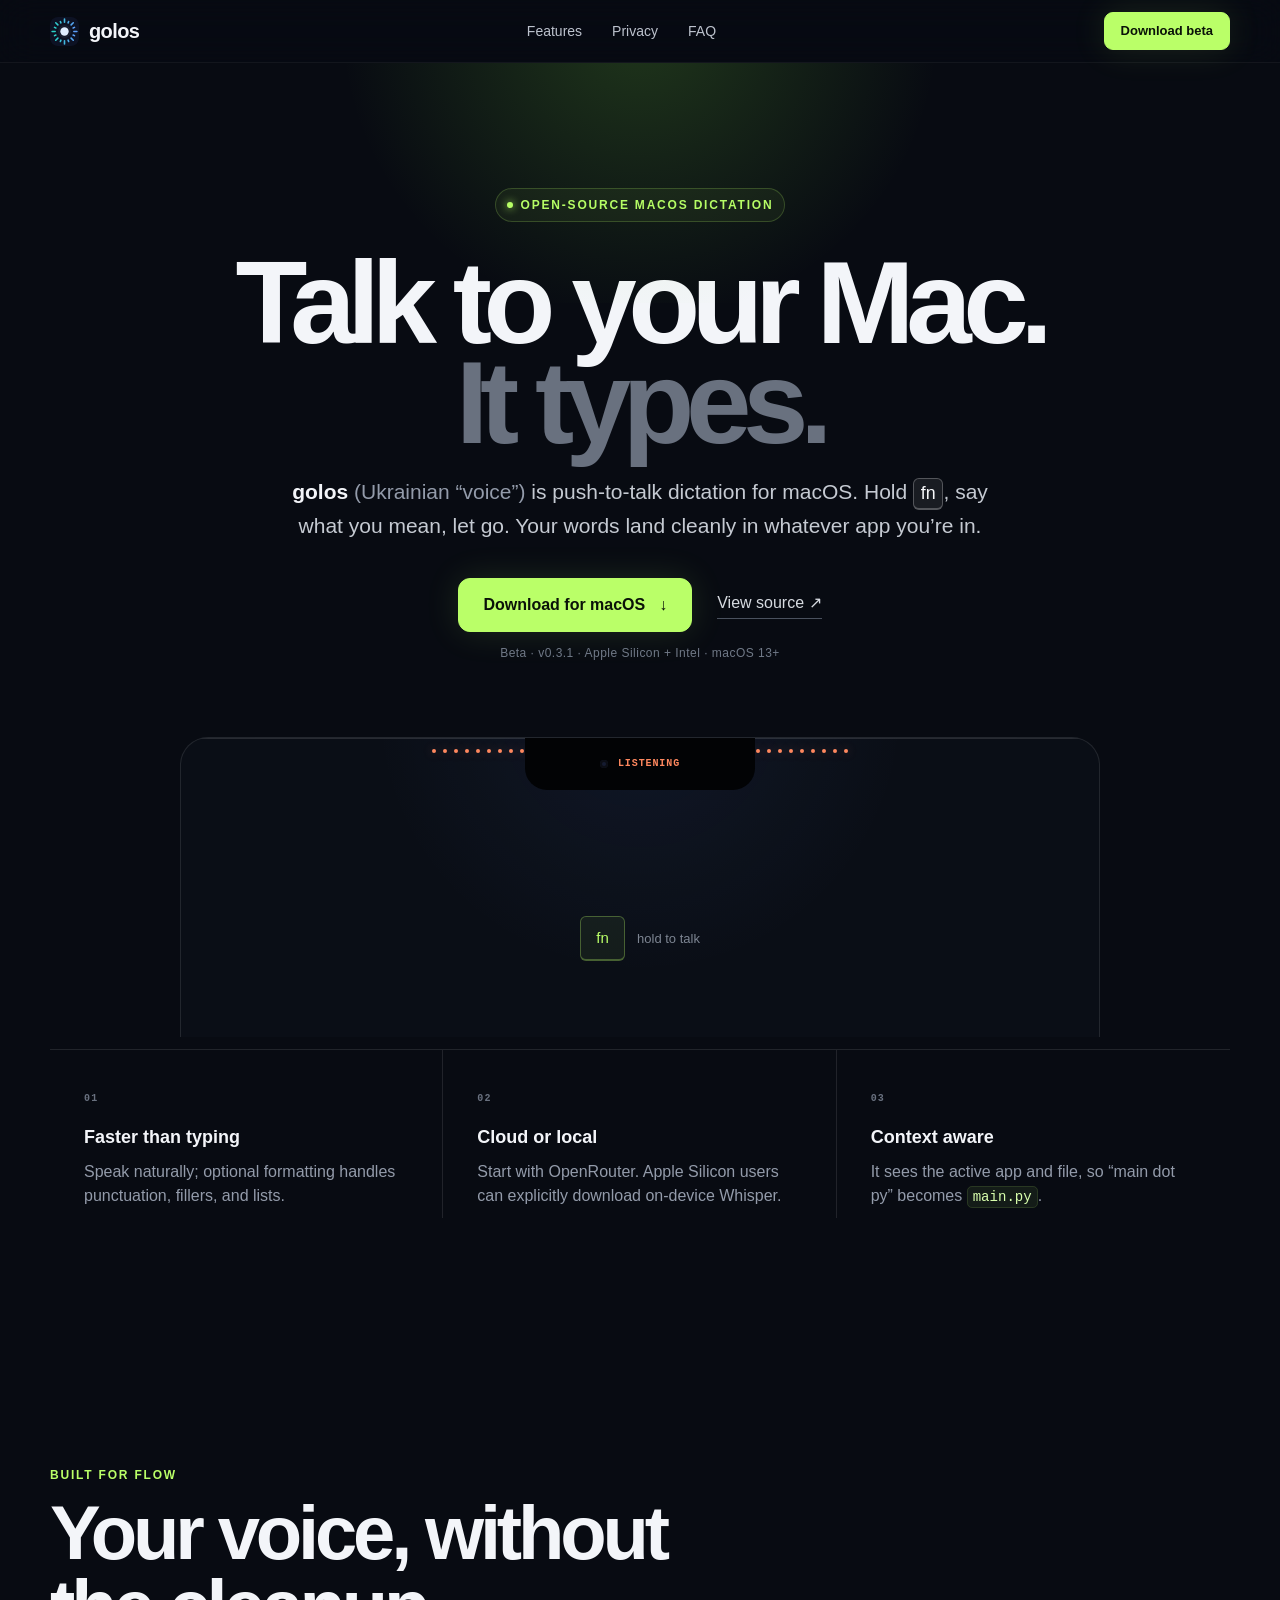
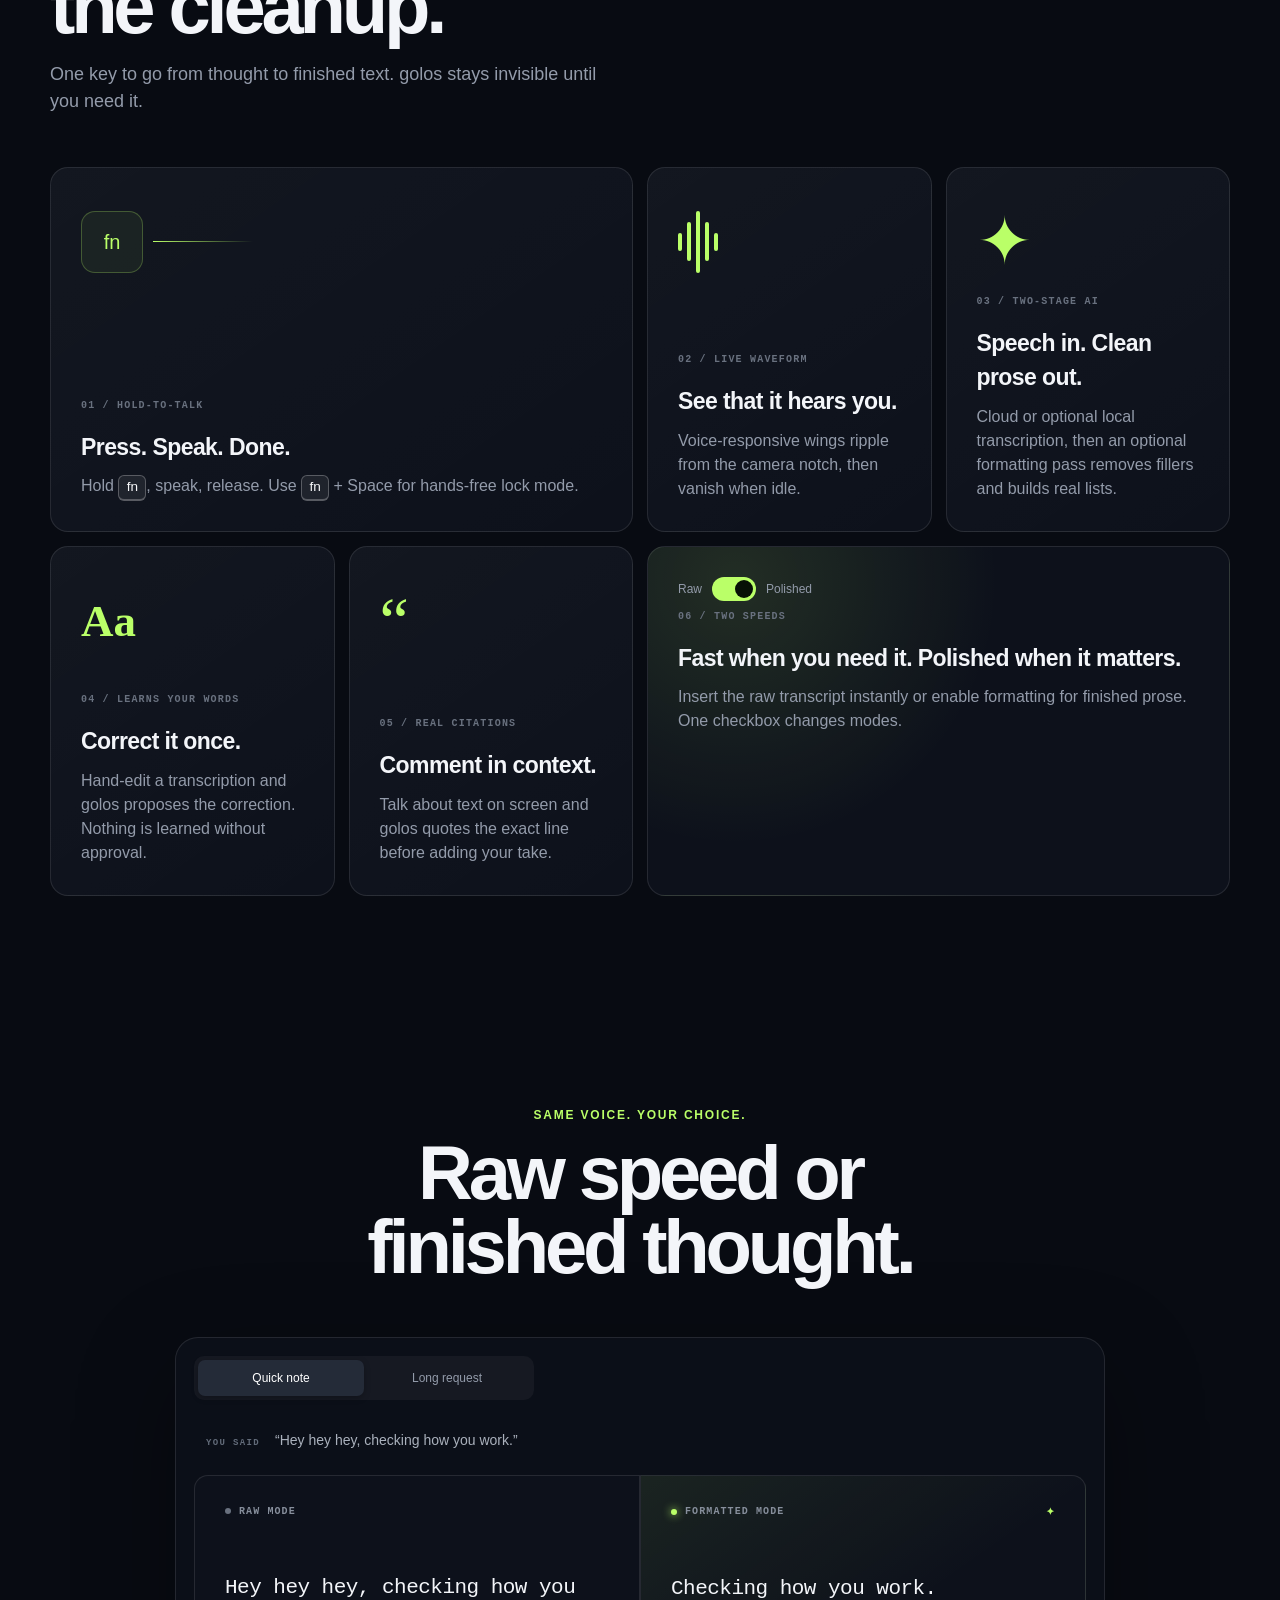
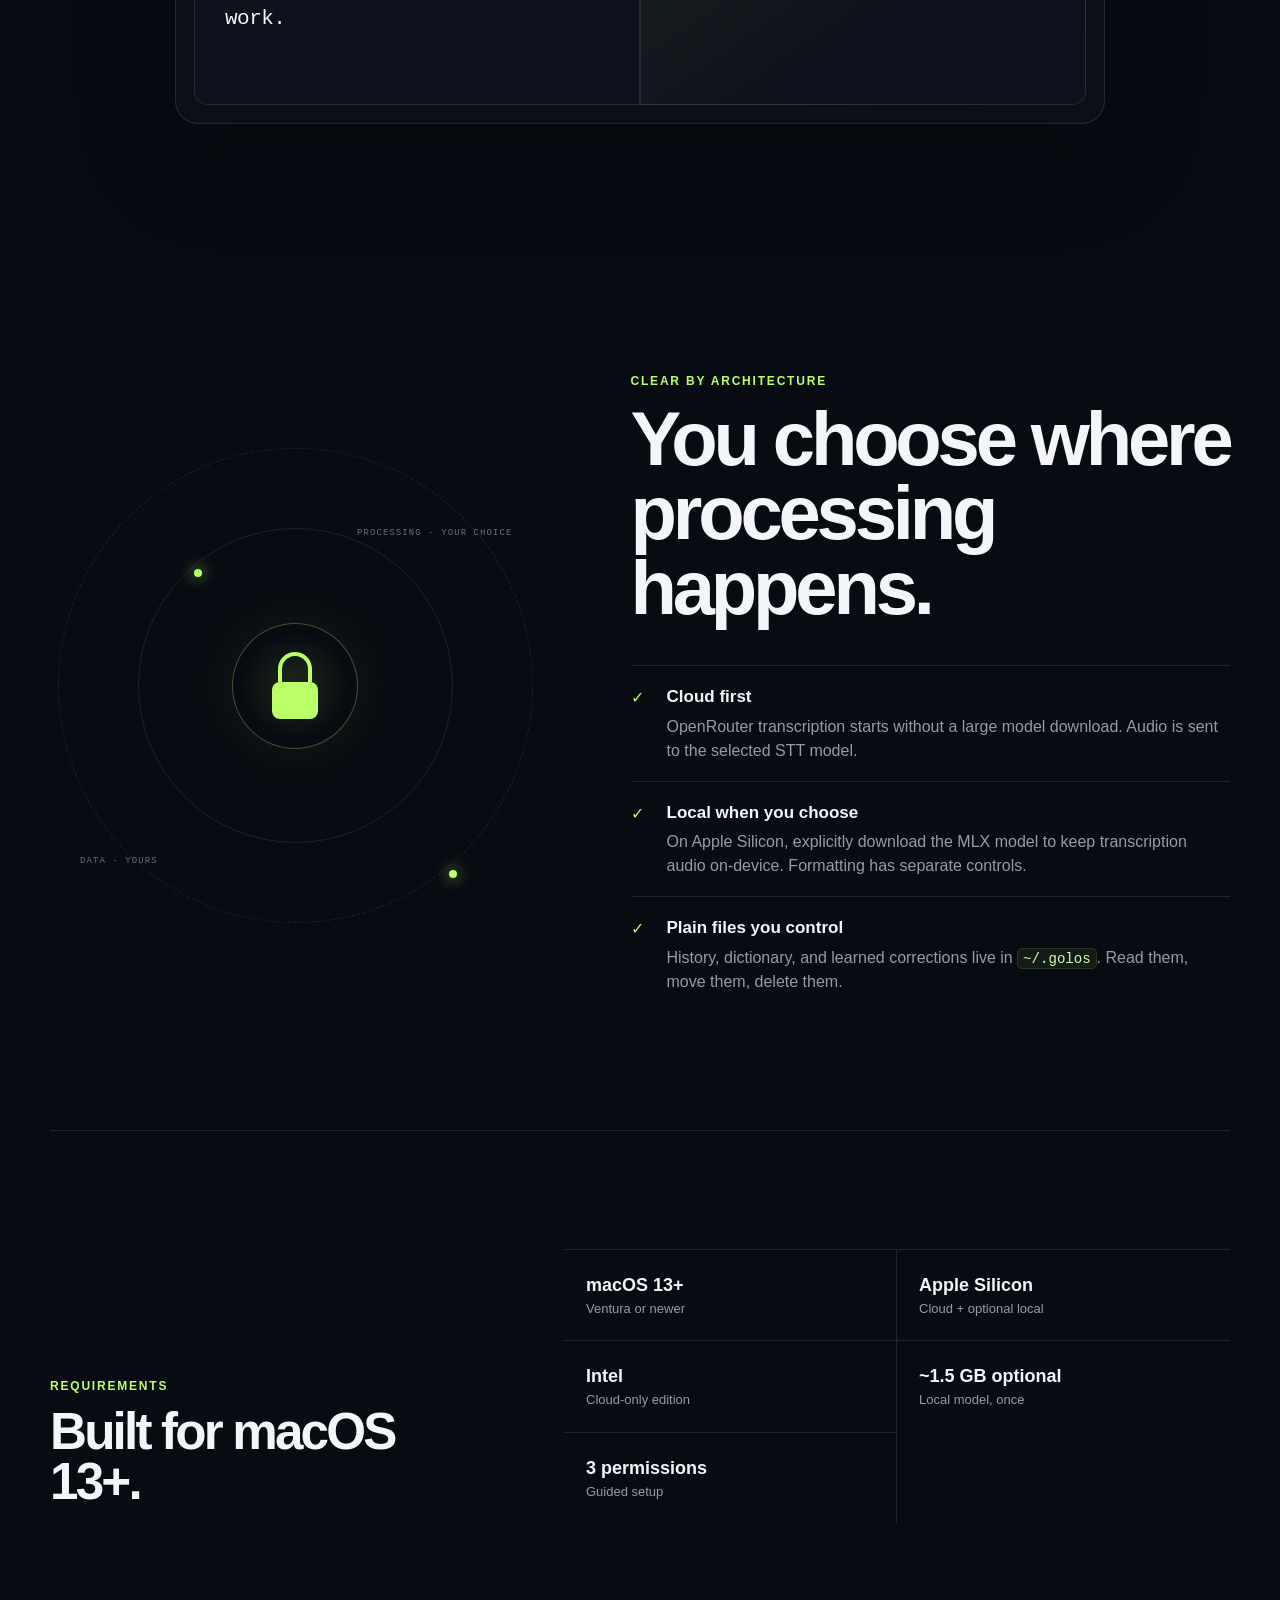
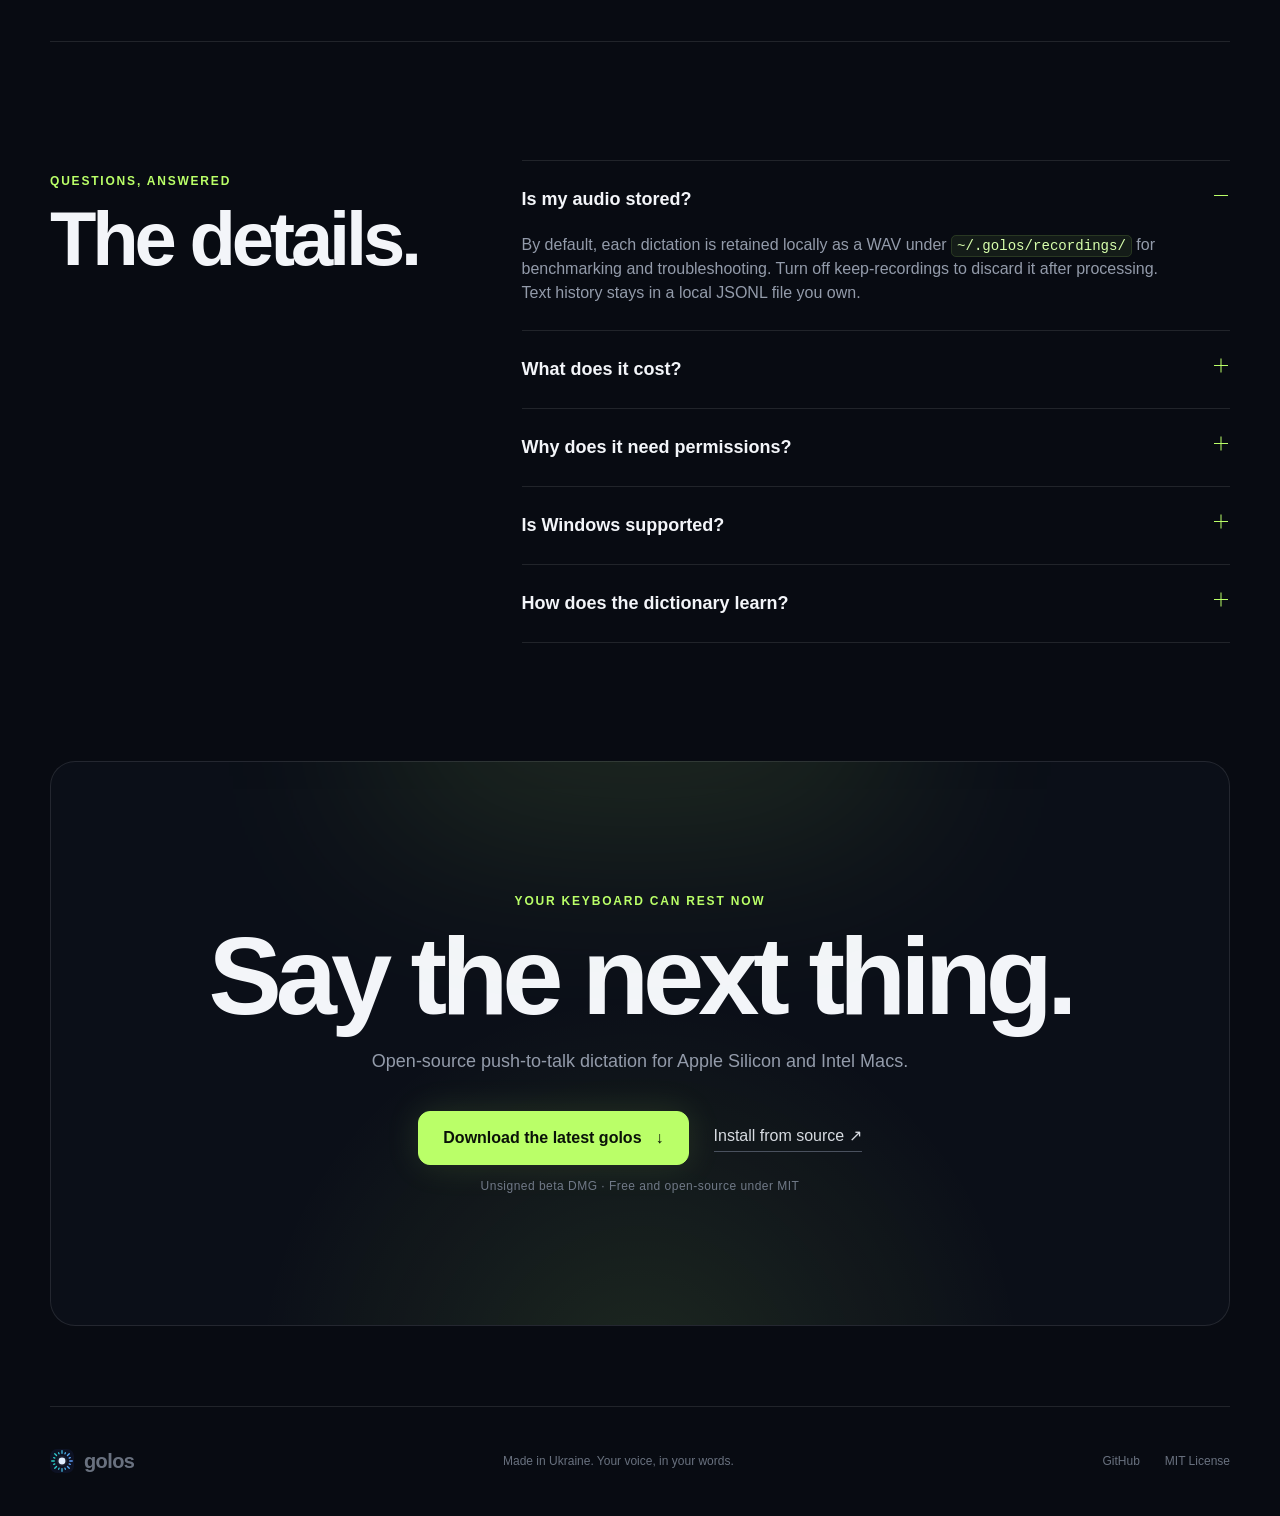
==== site/index.html @ 997e6143 "chore(site): keep deployment state private" ====
<!doctype html>
<html lang="en">
<head>
  <meta charset="utf-8">
  <meta name="viewport" content="width=device-width, initial-scale=1">
  <meta name="description" content="golos is open-source push-to-talk dictation for macOS. Hold fn, speak, and release to type into any app.">
  <meta name="theme-color" content="#080b12">
  <meta property="og:title" content="golos — Talk to your Mac. It types.">
  <meta property="og:description" content="Open-source push-to-talk dictation for macOS, with cloud or optional local transcription.">
  <meta property="og:type" content="website">
  <title>golos — Talk to your Mac. It types.</title>
  <link rel="icon" type="image/svg+xml" sizes="any" href="golos-mark.svg">
  <link rel="stylesheet" href="styles.css">
</head>
<body>
  <a class="skip-link" href="#main">Skip to content</a>
  <header class="nav-shell">
    <nav class="nav" aria-label="Primary navigation">
      <a class="brand" href="#top" aria-label="golos home">
        <img class="brand-mark" src="golos-mark.svg" width="29" height="29" alt="" aria-hidden="true">
        <span>golos</span>
      </a>
      <div class="nav-links">
        <a href="#features">Features</a>
        <a href="#privacy">Privacy</a>
        <a href="#faq">FAQ</a>
      </div>
      <a class="button button-small" href="https://github.com/Dopomogai/golos/releases/latest">Download beta</a>
    </nav>
  </header>

  <main id="main">
    <section class="hero section" id="top">
      <div class="hero-glow" aria-hidden="true"></div>
      <div class="eyebrow"><span class="live-dot"></span> Open-source macOS dictation</div>
      <h1>Talk to your Mac.<br><span>It types.</span></h1>
      <p class="hero-copy"><strong>golos</strong> <span class="muted">(Ukrainian “voice”)</span> is push-to-talk dictation for macOS. Hold <kbd>fn</kbd>, say what you mean, let go. Your words land cleanly in whatever app you’re in.</p>
      <div class="hero-actions">
        <a class="button" href="https://github.com/Dopomogai/golos/releases/latest">Download for macOS <span aria-hidden="true">↓</span></a>
        <a class="text-link" href="https://github.com/Dopomogai/golos">View source <span aria-hidden="true">↗</span></a>
      </div>
      <p class="hero-note">Beta · v0.3.1 · Apple Silicon + Intel · macOS 13+</p>

      <div class="notch-demo" aria-label="Animation of the golos recording waveform">
        <div class="screen-lip"></div>
        <div class="wing wing-left" aria-hidden="true">
          <i></i><i></i><i></i><i></i><i></i><i></i><i></i><i></i><i></i>
        </div>
        <div class="notch"><span class="notch-camera"></span><span class="notch-label">listening</span></div>
        <div class="wing wing-right" aria-hidden="true">
          <i></i><i></i><i></i><i></i><i></i><i></i><i></i><i></i><i></i>
        </div>
        <div class="demo-prompt"><kbd>fn</kbd><span>hold to talk</span></div>
      </div>

      <div class="value-strip" aria-label="Product highlights">
        <article><span>01</span><h2>Faster than typing</h2><p>Speak naturally; optional formatting handles punctuation, fillers, and lists.</p></article>
        <article><span>02</span><h2>Cloud or local</h2><p>Start with OpenRouter. Apple Silicon users can explicitly download on-device Whisper.</p></article>
        <article><span>03</span><h2>Context aware</h2><p>It sees the active app and file, so “main dot py” becomes <code>main.py</code>.</p></article>
      </div>
    </section>

    <section class="section" id="features">
      <div class="section-heading">
        <p class="kicker">Built for flow</p>
        <h2>Your voice, without the cleanup.</h2>
        <p>One key to go from thought to finished text. golos stays invisible until you need it.</p>
      </div>
      <div class="feature-grid">
        <article class="feature-card feature-wide">
          <div class="feature-icon hotkey-icon" aria-hidden="true"><span>fn</span><i></i></div>
          <p class="card-index">01 / Hold-to-talk</p>
          <h3>Press. Speak. Done.</h3>
          <p>Hold <kbd>fn</kbd>, speak, release. Use <kbd>fn</kbd> + Space for hands-free lock mode.</p>
        </article>
        <article class="feature-card">
          <div class="feature-icon wave-icon" aria-hidden="true"><i></i><i></i><i></i><i></i><i></i></div>
          <p class="card-index">02 / Live waveform</p>
          <h3>See that it hears you.</h3>
          <p>Voice-responsive wings ripple from the camera notch, then vanish when idle.</p>
        </article>
        <article class="feature-card">
          <div class="feature-icon ai-icon" aria-hidden="true">✦</div>
          <p class="card-index">03 / Two-stage AI</p>
          <h3>Speech in. Clean prose out.</h3>
          <p>Cloud or optional local transcription, then an optional formatting pass removes fillers and builds real lists.</p>
        </article>
        <article class="feature-card">
          <div class="feature-icon learn-icon" aria-hidden="true">Aa</div>
          <p class="card-index">04 / Learns your words</p>
          <h3>Correct it once.</h3>
          <p>Hand-edit a transcription and golos proposes the correction. Nothing is learned without approval.</p>
        </article>
        <article class="feature-card">
          <div class="feature-icon quote-icon" aria-hidden="true">“</div>
          <p class="card-index">05 / Real citations</p>
          <h3>Comment in context.</h3>
          <p>Talk about text on screen and golos quotes the exact line before adding your take.</p>
        </article>
        <article class="feature-card feature-wide accent-card">
          <div class="speed-switch" aria-hidden="true"><span>Raw</span><i></i><span>Polished</span></div>
          <p class="card-index">06 / Two speeds</p>
          <h3>Fast when you need it. Polished when it matters.</h3>
          <p>Insert the raw transcript instantly or enable formatting for finished prose. One checkbox changes modes.</p>
        </article>
      </div>
    </section>

    <section class="section compare-section" id="compare">
      <div class="section-heading centered">
        <p class="kicker">Same voice. Your choice.</p>
        <h2>Raw speed or finished thought.</h2>
      </div>
      <div class="compare-card">
        <div class="segmented" role="group" aria-label="Choose transcript example">
          <button type="button" class="active" data-example="short" aria-pressed="true">Quick note</button>
          <button type="button" data-example="request" aria-pressed="false">Long request</button>
        </div>
        <p class="you-said"><span>You said</span><q id="spoken-text">Hey hey hey, checking how you work.</q></p>
        <div class="output-grid">
          <article>
            <div class="output-label"><span class="status-dot gray"></span>Raw mode</div>
            <p id="raw-text">Hey hey hey, checking how you work.</p>
          </article>
          <article class="formatted-output">
            <div class="output-label"><span class="status-dot green"></span>Formatted mode <span class="sparkle">✦</span></div>
            <p id="formatted-text">Checking how you work.</p>
          </article>
        </div>
      </div>
    </section>

    <section class="privacy section" id="privacy">
      <div class="privacy-visual" aria-hidden="true">
        <div class="privacy-orbit orbit-one"></div>
        <div class="privacy-orbit orbit-two"></div>
        <div class="privacy-core"><span class="lock-shackle"></span><span class="lock-body"></span></div>
        <span class="orbit-label label-local">processing · your choice</span>
        <span class="orbit-label label-yours">data · yours</span>
      </div>
      <div class="privacy-copy">
        <p class="kicker">Clear by architecture</p>
        <h2>You choose where processing happens.</h2>
        <div class="privacy-points">
          <article><h3>Cloud first</h3><p>OpenRouter transcription starts without a large model download. Audio is sent to the selected STT model.</p></article>
          <article><h3>Local when you choose</h3><p>On Apple Silicon, explicitly download the MLX model to keep transcription audio on-device. Formatting has separate controls.</p></article>
          <article><h3>Plain files you control</h3><p>History, dictionary, and learned corrections live in <code>~/.golos</code>. Read them, move them, delete them.</p></article>
        </div>
      </div>
    </section>

    <section class="requirements section" aria-labelledby="requirements-title">
      <div><p class="kicker">Requirements</p><h2 id="requirements-title">Built for macOS 13+.</h2></div>
      <ul>
        <li><strong>macOS 13+</strong><span>Ventura or newer</span></li>
        <li><strong>Apple Silicon</strong><span>Cloud + optional local</span></li>
        <li><strong>Intel</strong><span>Cloud-only edition</span></li>
        <li><strong>~1.5 GB optional</strong><span>Local model, once</span></li>
        <li><strong>3 permissions</strong><span>Guided setup</span></li>
      </ul>
    </section>

    <section class="section faq" id="faq">
      <div class="section-heading"><p class="kicker">Questions, answered</p><h2>The details.</h2></div>
      <div class="accordion">
        <details open><summary>Is my audio stored?<span></span></summary><p>By default, each dictation is retained locally as a WAV under <code>~/.golos/recordings/</code> for benchmarking and troubleshooting. Turn off keep-recordings to discard it after processing. Text history stays in a local JSONL file you own.</p></details>
        <details><summary>What does it cost?<span></span></summary><p>golos is free and open-source. Local speech-to-text costs nothing. Optional cloud transcription costs fractions of a cent per minute, and the built-in benchmark lets you compare supported models using your own voice.</p></details>
        <details><summary>Why does it need permissions?<span></span></summary><p>Microphone lets golos hear you, Input Monitoring sees the global <kbd>fn</kbd> key, and Accessibility inserts text and reads permitted context. Without Accessibility it can still transcribe, but cannot paste for you.</p></details>
        <details><summary>Is Windows supported?<span></span></summary><p>Not planned. golos is built around macOS-native Accessibility, keyboard-event, and camera-notch APIs. It is a Mac app through and through.</p></details>
        <details><summary>How does the dictionary learn?<span></span></summary><p>When you edit inserted text, golos notices the near-match and suggests a correction. Promote it to your dictionary with a single confirmation or dismiss it. Nothing is learned without your approval.</p></details>
      </div>
    </section>

    <section class="cta section">
      <div class="cta-glow" aria-hidden="true"></div>
      <p class="kicker">Your keyboard can rest now</p>
      <h2>Say the next thing.</h2>
      <p>Open-source push-to-talk dictation for Apple Silicon and Intel Macs.</p>
      <div class="hero-actions">
        <a class="button" href="https://github.com/Dopomogai/golos/releases/latest">Download the latest golos <span aria-hidden="true">↓</span></a>
        <a class="text-link" href="https://github.com/Dopomogai/golos#install-from-source">Install from source <span aria-hidden="true">↗</span></a>
      </div>
      <p class="hero-note">Unsigned beta DMG · Free and open-source under MIT</p>
    </section>
  </main>

  <footer>
    <a class="brand" href="#top"><img class="brand-mark" src="golos-mark.svg" width="24" height="24" alt="" aria-hidden="true"><span>golos</span></a>
    <p>Made in Ukraine. Your voice, in your words.</p>
    <div><a href="https://github.com/Dopomogai/golos">GitHub</a><a href="https://github.com/Dopomogai/golos/blob/main/LICENSE">MIT License</a></div>
  </footer>
  <script src="app.js"></script>
</body>
</html>
---- site/styles.css ----
:root {
  color-scheme: dark;
  --bg: #080b12;
  --surface: #0d111b;
  --surface-2: #121827;
  --line: rgba(255, 255, 255, .1);
  --text: #f3f5f9;
  --muted: #939baa;
  --lime: #baff68;
  --lime-2: #7ee440;
  --blue: #5b8cff;
  --orange: #ff885f;
  --max: 1180px;
}

* { box-sizing: border-box; }
html { scroll-behavior: smooth; }
body { margin: 0; background: var(--bg); color: var(--text); font-family: Inter, ui-sans-serif, -apple-system, BlinkMacSystemFont, "SF Pro Display", "Segoe UI", sans-serif; line-height: 1.5; }
a { color: inherit; text-decoration: none; }
button { font: inherit; }
.skip-link { position: fixed; top: 12px; left: 12px; z-index: 100; padding: 10px 14px; background: var(--lime); color: #071006; transform: translateY(-150%); border-radius: 8px; }
.skip-link:focus { transform: none; }
.nav-shell { position: sticky; top: 0; z-index: 40; padding: 12px 24px; backdrop-filter: blur(18px); background: rgba(8, 11, 18, .72); border-bottom: 1px solid rgba(255,255,255,.05); }
.nav { max-width: var(--max); margin: auto; display: flex; align-items: center; justify-content: space-between; }
.brand { display: inline-flex; align-items: center; gap: 10px; font-size: 20px; font-weight: 730; letter-spacing: -.03em; }
.brand-mark { width: 29px; height: 29px; display: block; flex: 0 0 auto; border-radius: 8px; object-fit: contain; }
footer .brand-mark { width: 24px; height: 24px; border-radius: 7px; }
.nav-links { display: flex; gap: 30px; color: #bcc2cd; font-size: 14px; }
.nav-links a:hover, footer a:hover { color: var(--lime); }
.button { display: inline-flex; align-items: center; justify-content: center; gap: 14px; min-height: 54px; padding: 0 24px; border: 1px solid var(--lime); border-radius: 12px; color: #0a1208; background: var(--lime); font-weight: 720; box-shadow: 0 0 35px rgba(186,255,104,.12); transition: transform .2s, background .2s; }
.button:hover { transform: translateY(-2px); background: #cbff8e; }
.button-small { min-height: 38px; padding: 0 16px; border-radius: 9px; font-size: 13px; }
.section { width: min(calc(100% - 48px), var(--max)); margin-inline: auto; padding: 118px 0; }
.hero { position: relative; text-align: center; padding-top: 125px; overflow: hidden; }
.hero-glow { position: absolute; width: 680px; height: 560px; top: -320px; left: 50%; transform: translateX(-50%); background: radial-gradient(circle, rgba(126,228,64,.2), transparent 68%); pointer-events: none; }
.eyebrow, .kicker { color: var(--lime); text-transform: uppercase; letter-spacing: .15em; font-size: 12px; font-weight: 760; }
.eyebrow { display: inline-flex; gap: 8px; align-items: center; padding: 7px 11px; border: 1px solid rgba(186,255,104,.2); border-radius: 999px; background: rgba(186,255,104,.05); }
.live-dot { width: 6px; height: 6px; border-radius: 50%; background: var(--lime); box-shadow: 0 0 9px var(--lime); }
h1 { margin: 30px 0 24px; font-size: clamp(64px, 9.2vw, 128px); line-height: .85; letter-spacing: -.072em; font-weight: 760; }
h1 span { color: #69717f; }
.hero-copy { max-width: 700px; margin: auto; color: #c5cad2; font-size: clamp(17px, 2vw, 21px); }
.hero-copy strong { color: var(--text); }
.muted { color: var(--muted); }
kbd { display: inline-flex; align-items: center; justify-content: center; min-width: 28px; padding: .08em .38em; border: 1px solid rgba(255,255,255,.25); border-bottom-width: 2px; border-radius: 6px; background: rgba(255,255,255,.07); color: #f7f8fa; font: inherit; font-size: .85em; }
.hero-actions { display: flex; align-items: center; justify-content: center; gap: 25px; margin-top: 36px; }
.text-link { color: #d7dbe1; border-bottom: 1px solid #4a515e; padding-bottom: 3px; }
.text-link:hover { color: var(--lime); border-color: var(--lime); }
.hero-note { color: #707987; font-size: 12px; letter-spacing: .04em; }
.notch-demo { position: relative; height: 300px; max-width: 920px; margin: 75px auto 12px; border: 1px solid rgba(255,255,255,.1); border-bottom: 0; border-radius: 28px 28px 0 0; background: radial-gradient(circle at 50% -10%, rgba(91,140,255,.08), transparent 47%), #0a0e16; overflow: hidden; }
.screen-lip { position: absolute; inset: 0; box-shadow: inset 0 1px rgba(255,255,255,.12); pointer-events: none; }
.notch { position: absolute; z-index: 2; top: 0; left: 50%; width: 230px; height: 52px; transform: translateX(-50%); border-radius: 0 0 22px 22px; background: #020305; display: flex; align-items: center; justify-content: center; gap: 10px; }
.notch-camera { width: 8px; height: 8px; border-radius: 50%; background: #151b31; box-shadow: inset 0 0 0 2px #0b0d14; }
.notch-label { color: var(--orange); font: 670 10px ui-monospace, monospace; letter-spacing: .09em; text-transform: uppercase; animation: label-cycle 6s infinite; }
.wing { position: absolute; top: 11px; display: flex; gap: 7px; align-items: flex-start; width: calc(50% - 126px); }
.wing-left { right: calc(50% + 116px); flex-direction: row-reverse; }
.wing-right { left: calc(50% + 116px); }
.wing i { display: block; width: 4px; height: 4px; border-radius: 3px; background: var(--orange); transform-origin: top; animation: wing-pulse 6s ease-in-out infinite; box-shadow: 0 0 10px rgba(255,136,95,.35); }
.wing i:nth-child(2) { animation-delay: -.08s; }.wing i:nth-child(3) { animation-delay: -.17s;}.wing i:nth-child(4) { animation-delay: -.25s;}.wing i:nth-child(5) { animation-delay: -.34s;}.wing i:nth-child(6) { animation-delay: -.42s;}.wing i:nth-child(7) { animation-delay: -.5s;}.wing i:nth-child(8) { animation-delay: -.58s;}.wing i:nth-child(9) { animation-delay: -.66s; }
@keyframes wing-pulse { 0%, 7%, 88%, 100% { height: 4px; background: var(--blue); opacity: .25; } 12%, 66% { height: 8px; opacity: 1; background: var(--orange); } 25% { height: 35px; } 38% { height: 15px; } 51% { height: 46px; } 70% { height: 3px; opacity: .25; } 77% { height: 4px; background: var(--lime); opacity: 1; } 84% { height: 2px; opacity: 0; } }
@keyframes label-cycle { 0%, 66% { color: var(--orange); } 70% { color: var(--blue); } 77%, 83% { color: var(--lime); } 88%, 100% { opacity: 0; } }
.demo-prompt { position: absolute; inset: auto 0 76px; display: flex; justify-content: center; align-items: center; gap: 12px; color: #7d8592; font-size: 13px; }
.demo-prompt kbd { width: 45px; height: 45px; font-size: 15px; color: var(--lime); border-color: rgba(186,255,104,.3); background: rgba(186,255,104,.06); }
.value-strip { display: grid; grid-template-columns: repeat(3, 1fr); border-top: 1px solid var(--line); text-align: left; }
.value-strip article { padding: 34px 34px 10px; border-right: 1px solid var(--line); }
.value-strip article:last-child { border: 0; }
.value-strip span, .card-index { color: #69717f; font: 650 10px ui-monospace, monospace; letter-spacing: .12em; text-transform: uppercase; }
.value-strip h2 { margin: 16px 0 9px; font-size: 18px; }
.value-strip p, .feature-card > p:last-child, .section-heading > p:last-child, .privacy-points p { color: var(--muted); margin: 0; }
code { font: .88em ui-monospace, SFMono-Regular, Menlo, monospace; color: #d8ffac; background: rgba(186,255,104,.07); border: 1px solid rgba(186,255,104,.12); padding: .12em .35em; border-radius: 5px; }
.section-heading { max-width: 690px; margin-bottom: 52px; }
.section-heading.centered { margin-inline: auto; text-align: center; }
.section-heading h2, .privacy-copy > h2, .requirements h2, .cta h2 { margin: 12px 0 16px; font-size: clamp(42px, 6vw, 76px); line-height: .98; letter-spacing: -.055em; }
.section-heading > p:last-child { font-size: 18px; max-width: 580px; }
.feature-grid { display: grid; grid-template-columns: repeat(4, 1fr); gap: 14px; }
.feature-card { min-height: 350px; display: flex; flex-direction: column; align-items: flex-start; padding: 30px; border: 1px solid var(--line); border-radius: 18px; background: linear-gradient(145deg, rgba(255,255,255,.025), transparent), var(--surface); }
.feature-wide { grid-column: span 2; }
.feature-icon { height: 88px; display: flex; align-items: center; margin-bottom: auto; color: var(--lime); }
.feature-card h3 { margin: 9px 0 10px; font-size: 23px; letter-spacing: -.025em; }
.hotkey-icon { gap: 10px; }
.hotkey-icon span { display: grid; place-items: center; width: 62px; height: 62px; border: 1px solid rgba(186,255,104,.25); border-radius: 14px; background: rgba(186,255,104,.06); font-size: 20px; }
.hotkey-icon i { width: 100px; height: 1px; background: linear-gradient(90deg, var(--lime), transparent); }
.wave-icon { align-items: center; gap: 5px; }
.wave-icon i { width: 4px; height: 18px; background: var(--lime); border-radius: 4px; }.wave-icon i:nth-child(2), .wave-icon i:nth-child(4) { height: 39px; }.wave-icon i:nth-child(3) { height: 62px; }
.ai-icon, .quote-icon { font-size: 66px; font-family: Georgia, serif; }
.learn-icon { font: 560 45px Georgia, serif; }
.accent-card { background: radial-gradient(circle at 15% 10%, rgba(186,255,104,.12), transparent 45%), var(--surface); }
.speed-switch { display: flex; align-items: center; gap: 10px; color: var(--muted); font-size: 12px; }
.speed-switch i { width: 44px; height: 24px; border-radius: 999px; background: var(--lime); position: relative; }.speed-switch i::after { content: ""; position: absolute; width: 18px; height: 18px; top: 3px; right: 3px; border-radius: 50%; background: #071006; }
.compare-section { padding-top: 80px; }
.compare-card { max-width: 930px; margin: auto; padding: 18px; border: 1px solid var(--line); border-radius: 23px; background: #0b0f18; box-shadow: 0 30px 100px rgba(0,0,0,.3); }
.segmented { display: grid; grid-template-columns: 1fr 1fr; max-width: 340px; padding: 4px; border-radius: 10px; background: rgba(255,255,255,.045); }
.segmented button { cursor: pointer; border: 0; border-radius: 7px; padding: 9px; background: transparent; color: var(--muted); font-size: 12px; }
.segmented button.active { background: #242b38; color: white; box-shadow: 0 2px 6px rgba(0,0,0,.25); }
.you-said { margin: 30px 12px 24px; color: #aab1bc; font-size: 14px; }
.you-said span { color: #626b79; text-transform: uppercase; font: 650 9px ui-monospace, monospace; letter-spacing: .15em; margin-right: 15px; }
.you-said q { quotes: "“" "”"; }
.output-grid { display: grid; grid-template-columns: 1fr 1fr; }
.output-grid article { min-height: 230px; padding: 30px; border: 1px solid var(--line); background: var(--surface); }
.output-grid article:first-child { border-radius: 14px 0 0 14px; }
.output-grid article:last-child { border-radius: 0 14px 14px 0; }
.formatted-output { background: linear-gradient(145deg, rgba(186,255,104,.08), transparent 60%), var(--surface) !important; }
.output-label { color: #878f9c; font: 650 10px ui-monospace, monospace; text-transform: uppercase; letter-spacing: .11em; display: flex; gap: 8px; align-items: center; }
.status-dot { width: 6px; height: 6px; border-radius: 50%; }.gray { background: #69717f; }.green { background: var(--lime); box-shadow: 0 0 8px var(--lime); }
.sparkle { margin-left: auto; color: var(--lime); }
.output-grid article > p { margin: 55px 0 0; font: 21px/1.5 ui-monospace, SFMono-Regular, Menlo, monospace; letter-spacing: -.025em; }
.privacy { display: grid; grid-template-columns: .9fr 1.1fr; align-items: center; gap: 90px; }
.privacy-visual { position: relative; min-height: 500px; display: grid; place-items: center; }
.privacy-core { width: 126px; height: 126px; border: 1px solid rgba(186,255,104,.3); border-radius: 50%; background: radial-gradient(circle, rgba(186,255,104,.12), transparent 65%); display: grid; place-content: center; box-shadow: 0 0 70px rgba(186,255,104,.08); }
.lock-shackle { display: block; width: 34px; height: 30px; border: 4px solid var(--lime); border-bottom: 0; border-radius: 18px 18px 0 0; margin: auto; }
.lock-body { display: block; width: 46px; height: 37px; border-radius: 8px; background: var(--lime); }
.privacy-orbit { position: absolute; border: 1px solid rgba(255,255,255,.09); border-radius: 50%; }.orbit-one { width: 315px; height: 315px; }.orbit-two { width: 475px; height: 475px; border-style: dashed; }
.orbit-one::after, .orbit-two::after { content: ""; position: absolute; width: 8px; height: 8px; border-radius: 50%; background: var(--lime); box-shadow: 0 0 15px var(--lime); }
.orbit-one::after { top: 40px; left: 55px; }.orbit-two::after { bottom: 44px; right: 75px; }
.orbit-label { position: absolute; color: #66707e; font: 9px ui-monospace, monospace; letter-spacing: .12em; text-transform: uppercase; }.label-local { top: 92px; right: 28px; }.label-yours { bottom: 70px; left: 30px; }
.privacy-points { margin-top: 40px; }
.privacy-points article { padding: 18px 0 18px 36px; border-top: 1px solid var(--line); position: relative; }
.privacy-points article::before { content: "✓"; position: absolute; left: 0; top: 20px; color: var(--lime); }
.privacy-points h3 { margin: 0 0 5px; font-size: 17px; }
.requirements { display: grid; grid-template-columns: 1fr 1.5fr; gap: 70px; align-items: end; border-top: 1px solid var(--line); border-bottom: 1px solid var(--line); }
.requirements h2 { font-size: clamp(37px, 4vw, 56px); }
.requirements ul { list-style: none; margin: 0; padding: 0; display: grid; grid-template-columns: 1fr 1fr; }
.requirements li { padding: 22px; border-top: 1px solid var(--line); display: flex; flex-direction: column; }.requirements li:nth-child(odd) { border-right: 1px solid var(--line); }.requirements strong { font-size: 18px; }.requirements span { color: var(--muted); font-size: 13px; }
.faq { display: grid; grid-template-columns: .7fr 1.3fr; gap: 90px; }
.accordion details { border-top: 1px solid var(--line); }
.accordion details:last-child { border-bottom: 1px solid var(--line); }
.accordion summary { cursor: pointer; list-style: none; display: flex; justify-content: space-between; gap: 20px; padding: 25px 0; font-size: 18px; font-weight: 620; }
.accordion summary::-webkit-details-marker { display: none; }
.accordion summary span { width: 18px; height: 18px; position: relative; flex: 0 0 auto; }.accordion summary span::before, .accordion summary span::after { content: ""; position: absolute; top: 9px; left: 2px; width: 14px; height: 1px; background: var(--lime); }.accordion summary span::after { transform: rotate(90deg); transition: transform .2s; }.accordion details[open] summary span::after { transform: rotate(0); }
.accordion details p { max-width: 650px; margin: -5px 0 25px; color: var(--muted); }
.cta { position: relative; text-align: center; border: 1px solid var(--line); border-radius: 25px; padding-inline: 30px; margin-bottom: 80px; overflow: hidden; background: radial-gradient(circle at 50% 110%, rgba(186,255,104,.1), transparent 45%), #0b0f18; }
.cta-glow { position: absolute; width: 500px; height: 200px; top: -140px; left: 50%; transform: translateX(-50%); background: var(--lime); filter: blur(100px); opacity: .13; }
.cta h2 { font-size: clamp(60px, 9vw, 110px); }
.cta > p:not(.kicker):not(.hero-note) { color: var(--muted); font-size: 18px; }
footer { width: min(calc(100% - 48px), var(--max)); margin: auto; min-height: 110px; border-top: 1px solid var(--line); display: flex; align-items: center; justify-content: space-between; color: #69717f; font-size: 12px; }
footer div { display: flex; gap: 25px; }

@media (max-width: 900px) {
  .feature-grid { grid-template-columns: 1fr 1fr; }
  .privacy { grid-template-columns: 1fr; gap: 20px; }
  .privacy-visual { min-height: 420px; order: 2; }
  .requirements, .faq { grid-template-columns: 1fr; gap: 25px; }
  .section { padding-block: 90px; }
}
@media (max-width: 650px) {
  .nav-shell { padding-inline: 16px; }.nav-links { display: none; }.button-small { padding-inline: 12px; }
  .section { width: min(calc(100% - 30px), var(--max)); padding-block: 76px; }
  .hero { padding-top: 90px; } h1 { font-size: clamp(59px, 19vw, 88px); }
  .hero-actions { flex-direction: column; gap: 18px; }.hero-actions .button { width: 100%; }
  .notch-demo { height: 250px; margin-top: 55px; }.notch { width: 170px; }.wing { width: calc(50% - 94px); gap: 4px; }.wing-left { right: calc(50% + 84px); }.wing-right { left: calc(50% + 84px); }
  .value-strip { grid-template-columns: 1fr; }.value-strip article { border-right: 0; border-bottom: 1px solid var(--line); padding-inline: 10px; }.value-strip article:last-child { border: 0; }
  .feature-grid { grid-template-columns: 1fr; }.feature-wide { grid-column: auto; }.feature-card { min-height: 330px; }
  .output-grid { grid-template-columns: 1fr; }.output-grid article:first-child { border-radius: 14px 14px 0 0; }.output-grid article:last-child { border-radius: 0 0 14px 14px; }.output-grid article { min-height: 190px; }.output-grid article > p { margin-top: 35px; font-size: 17px; }
  .privacy-visual { transform: scale(.78); margin-inline: -50px; }.requirements ul { grid-template-columns: 1fr; }.requirements li:nth-child(odd) { border-right: 0; }
  .cta { margin-bottom: 50px; }.cta h2 { font-size: 56px; }
  footer { padding-block: 30px; flex-direction: column; gap: 20px; text-align: center; }
}
@media (prefers-reduced-motion: reduce) {
  html { scroll-behavior: auto; }
  *, *::before, *::after { animation-duration: .001ms !important; animation-iteration-count: 1 !important; transition-duration: .001ms !important; }
}
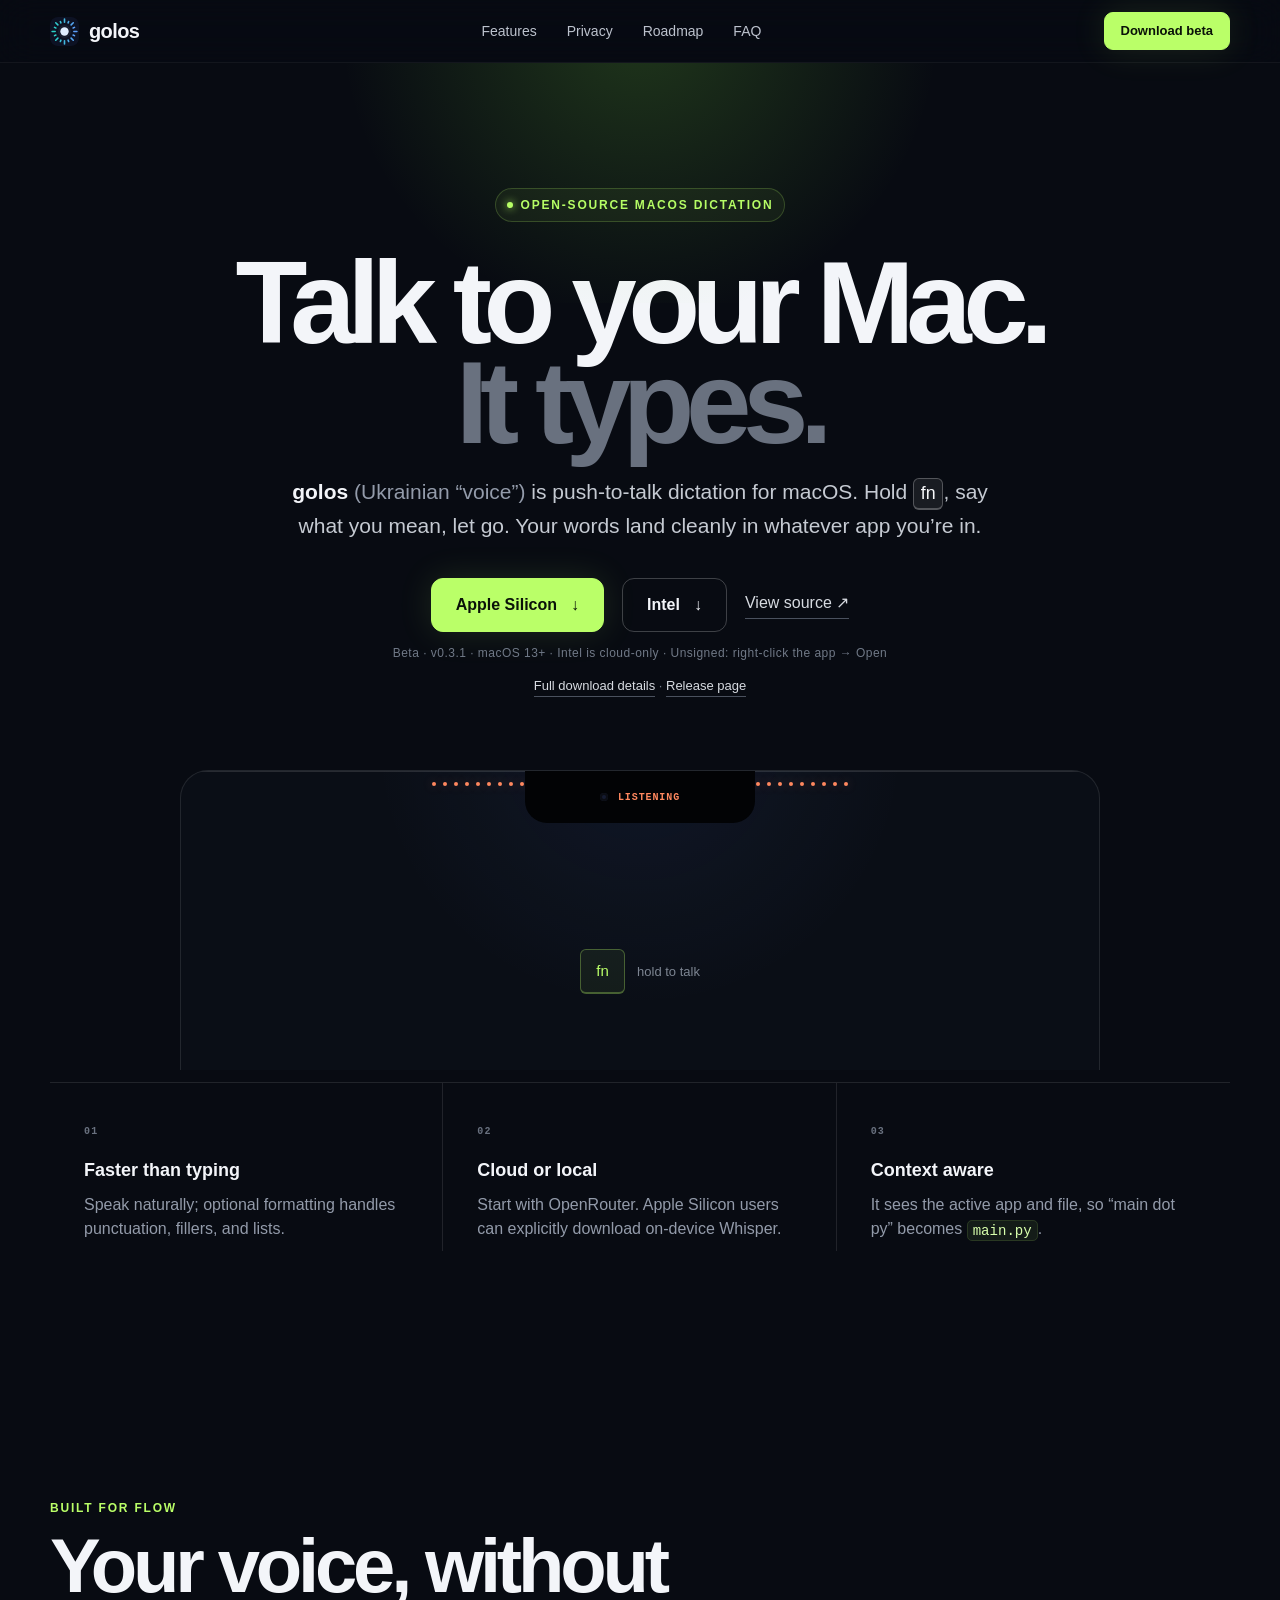
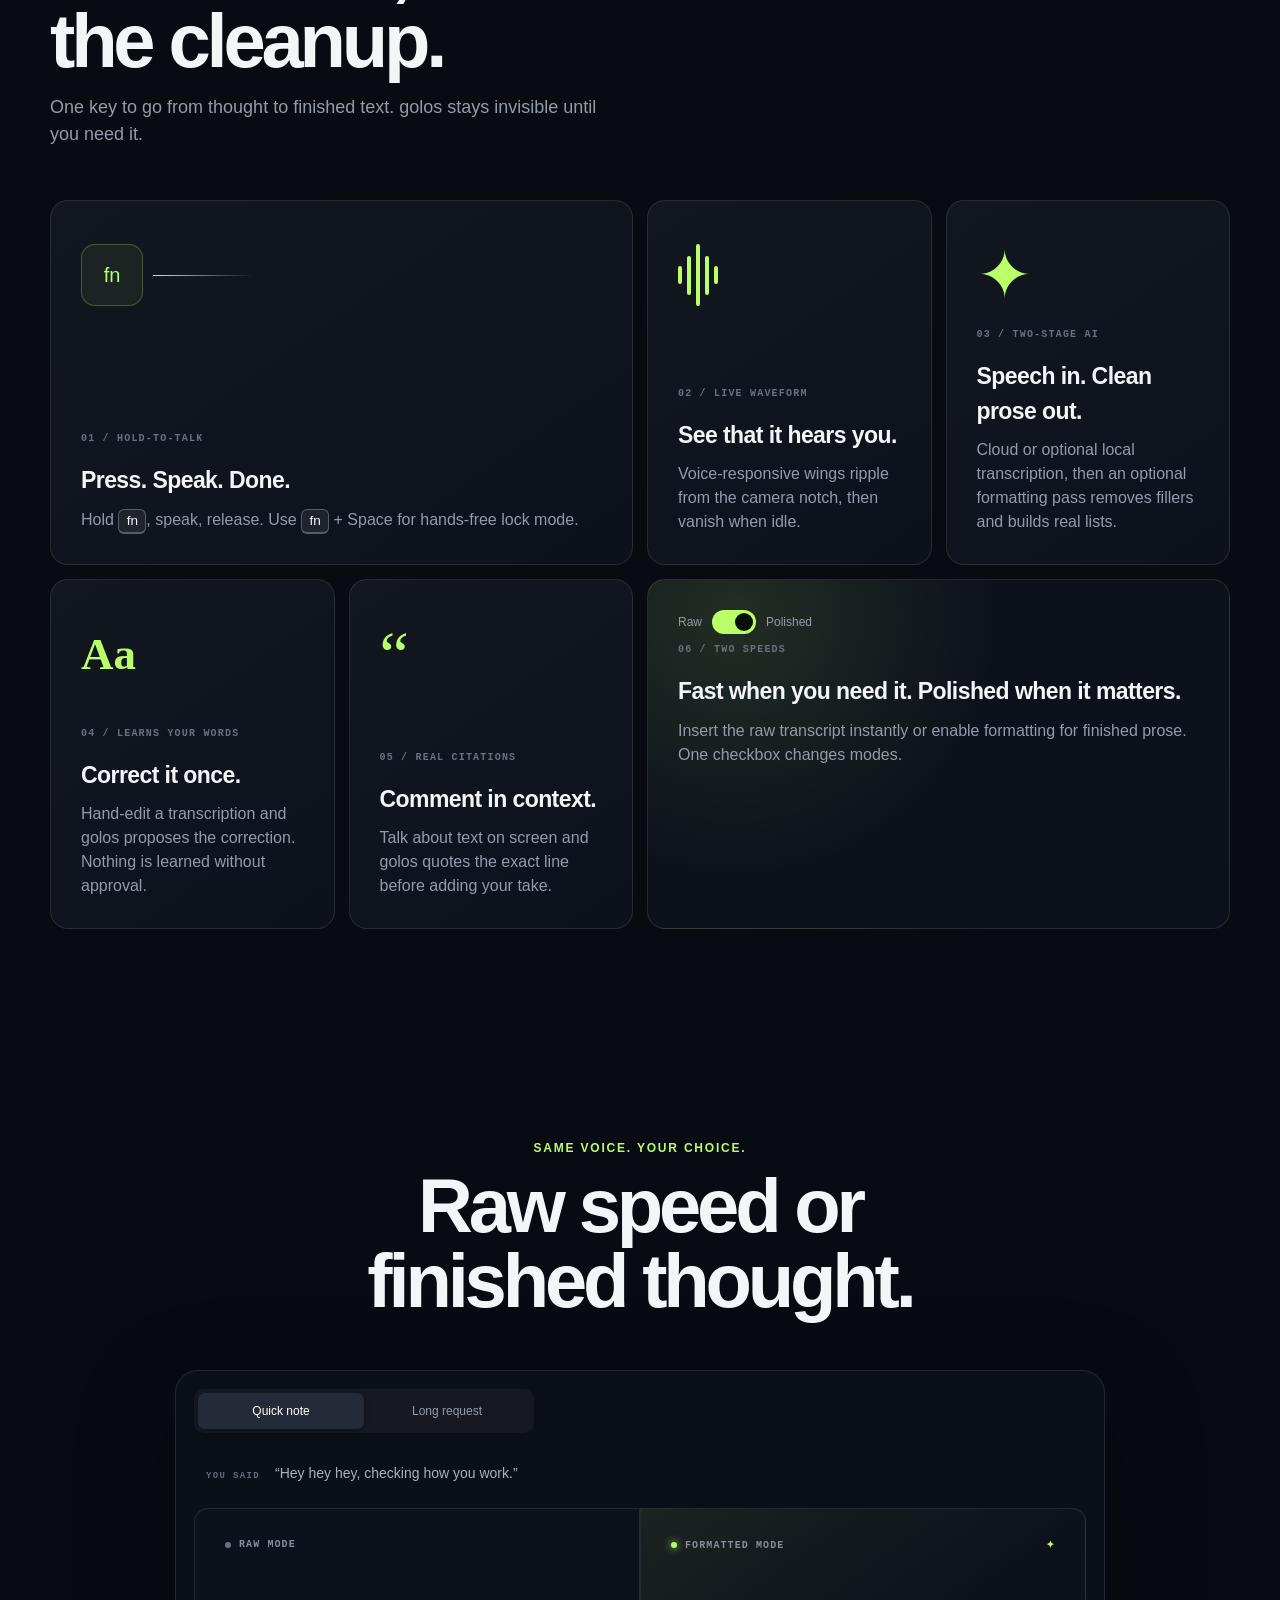
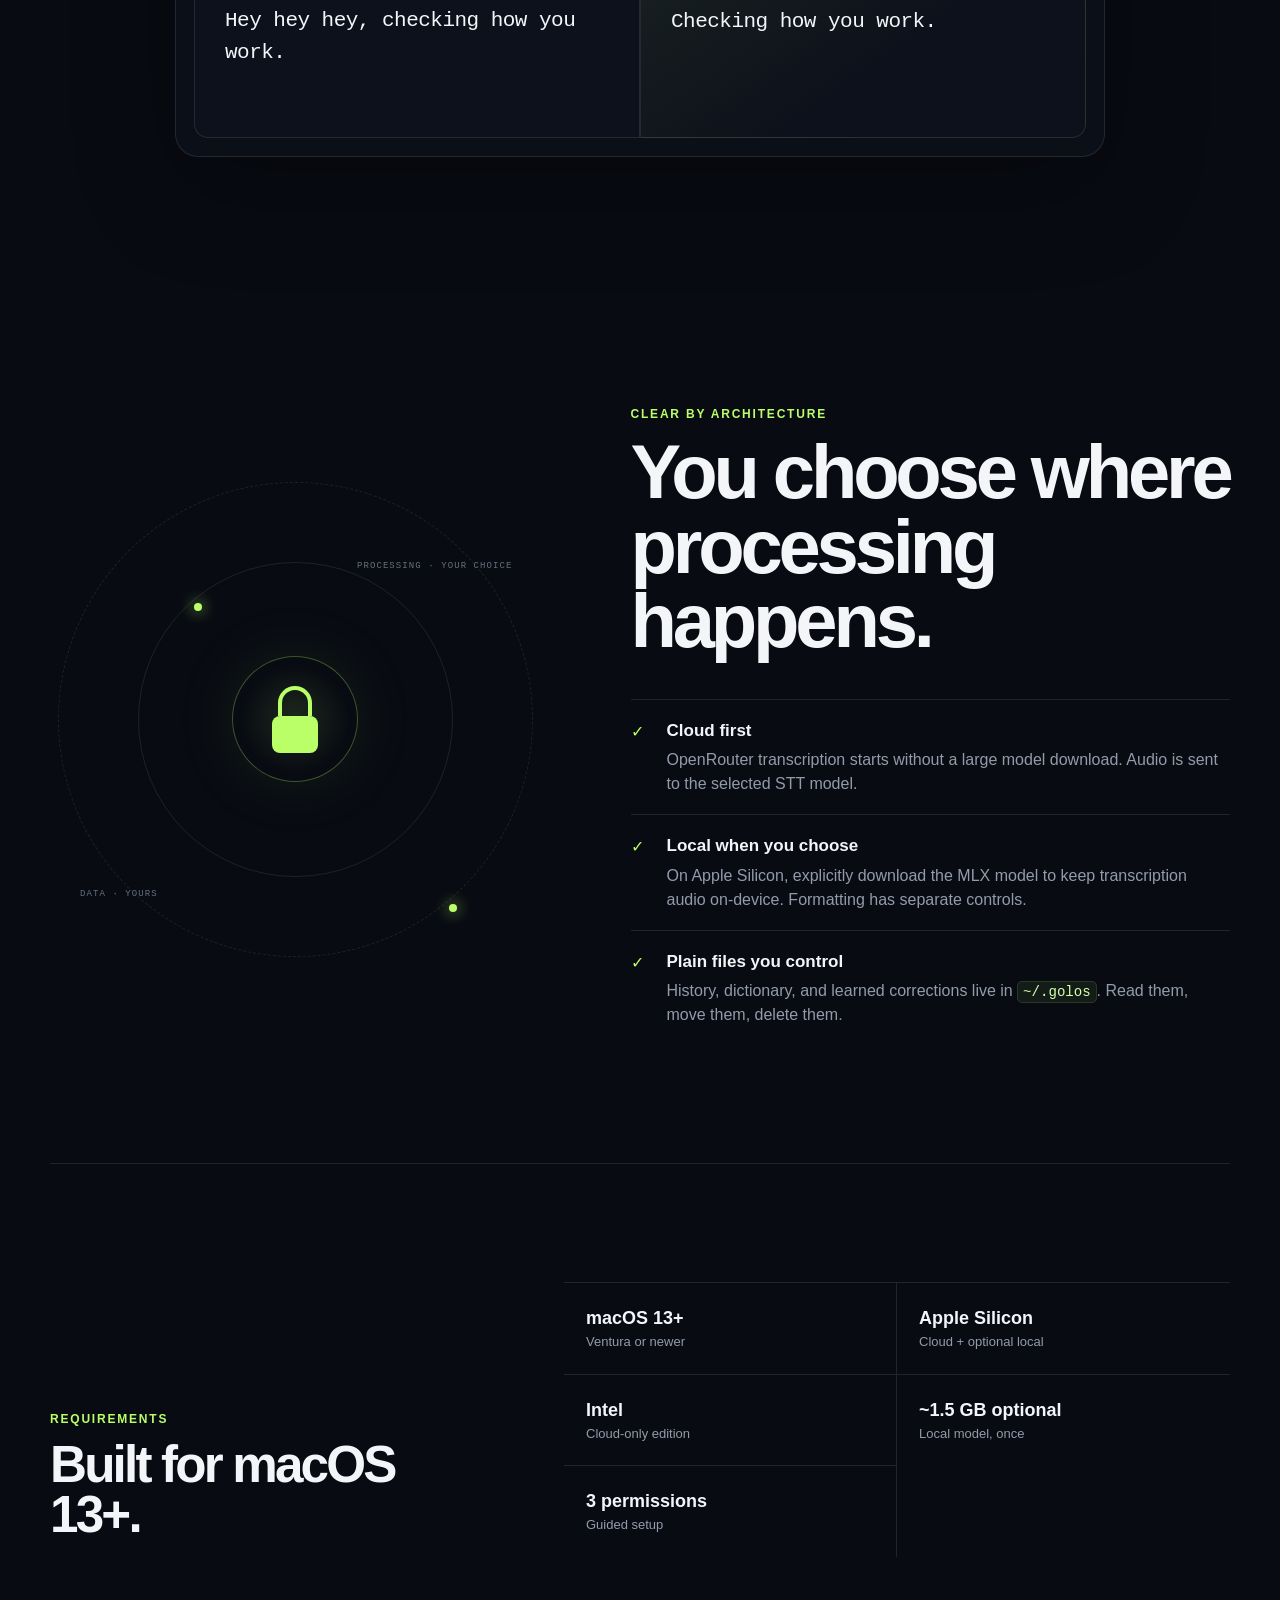
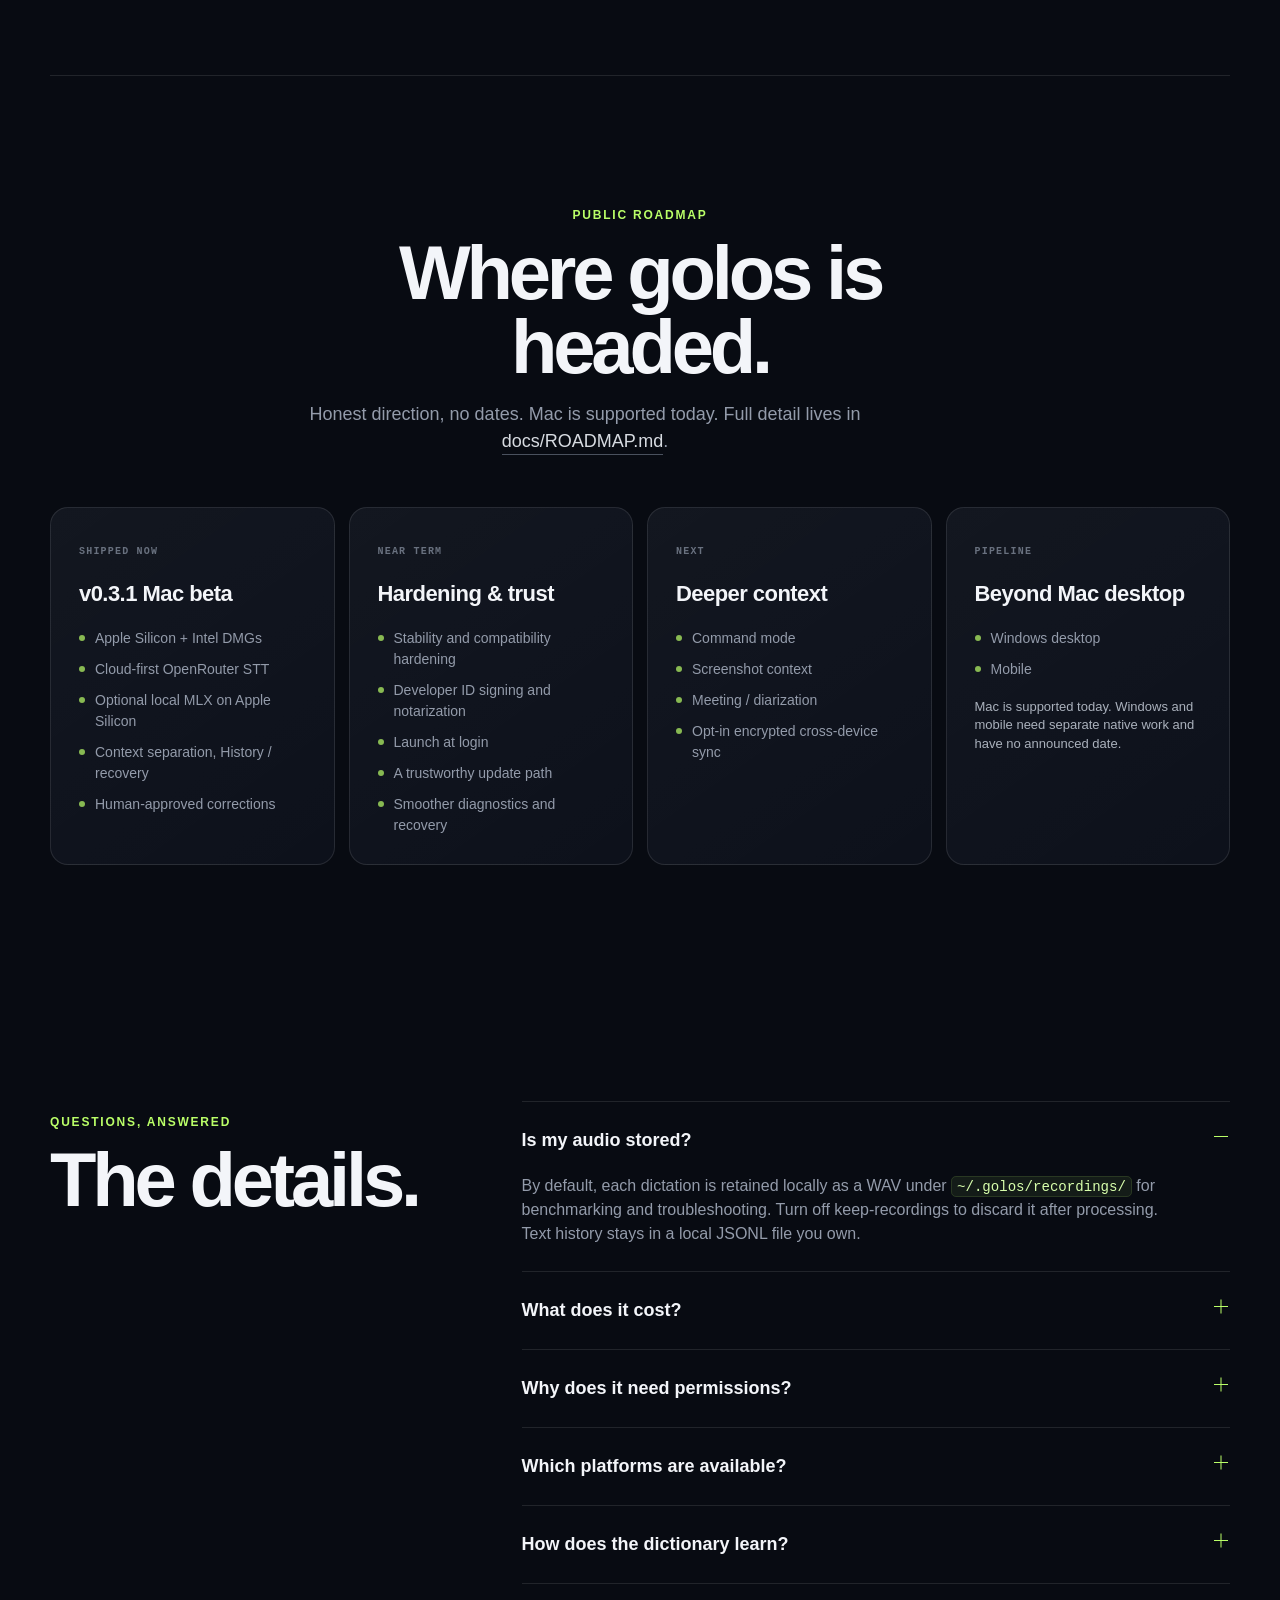
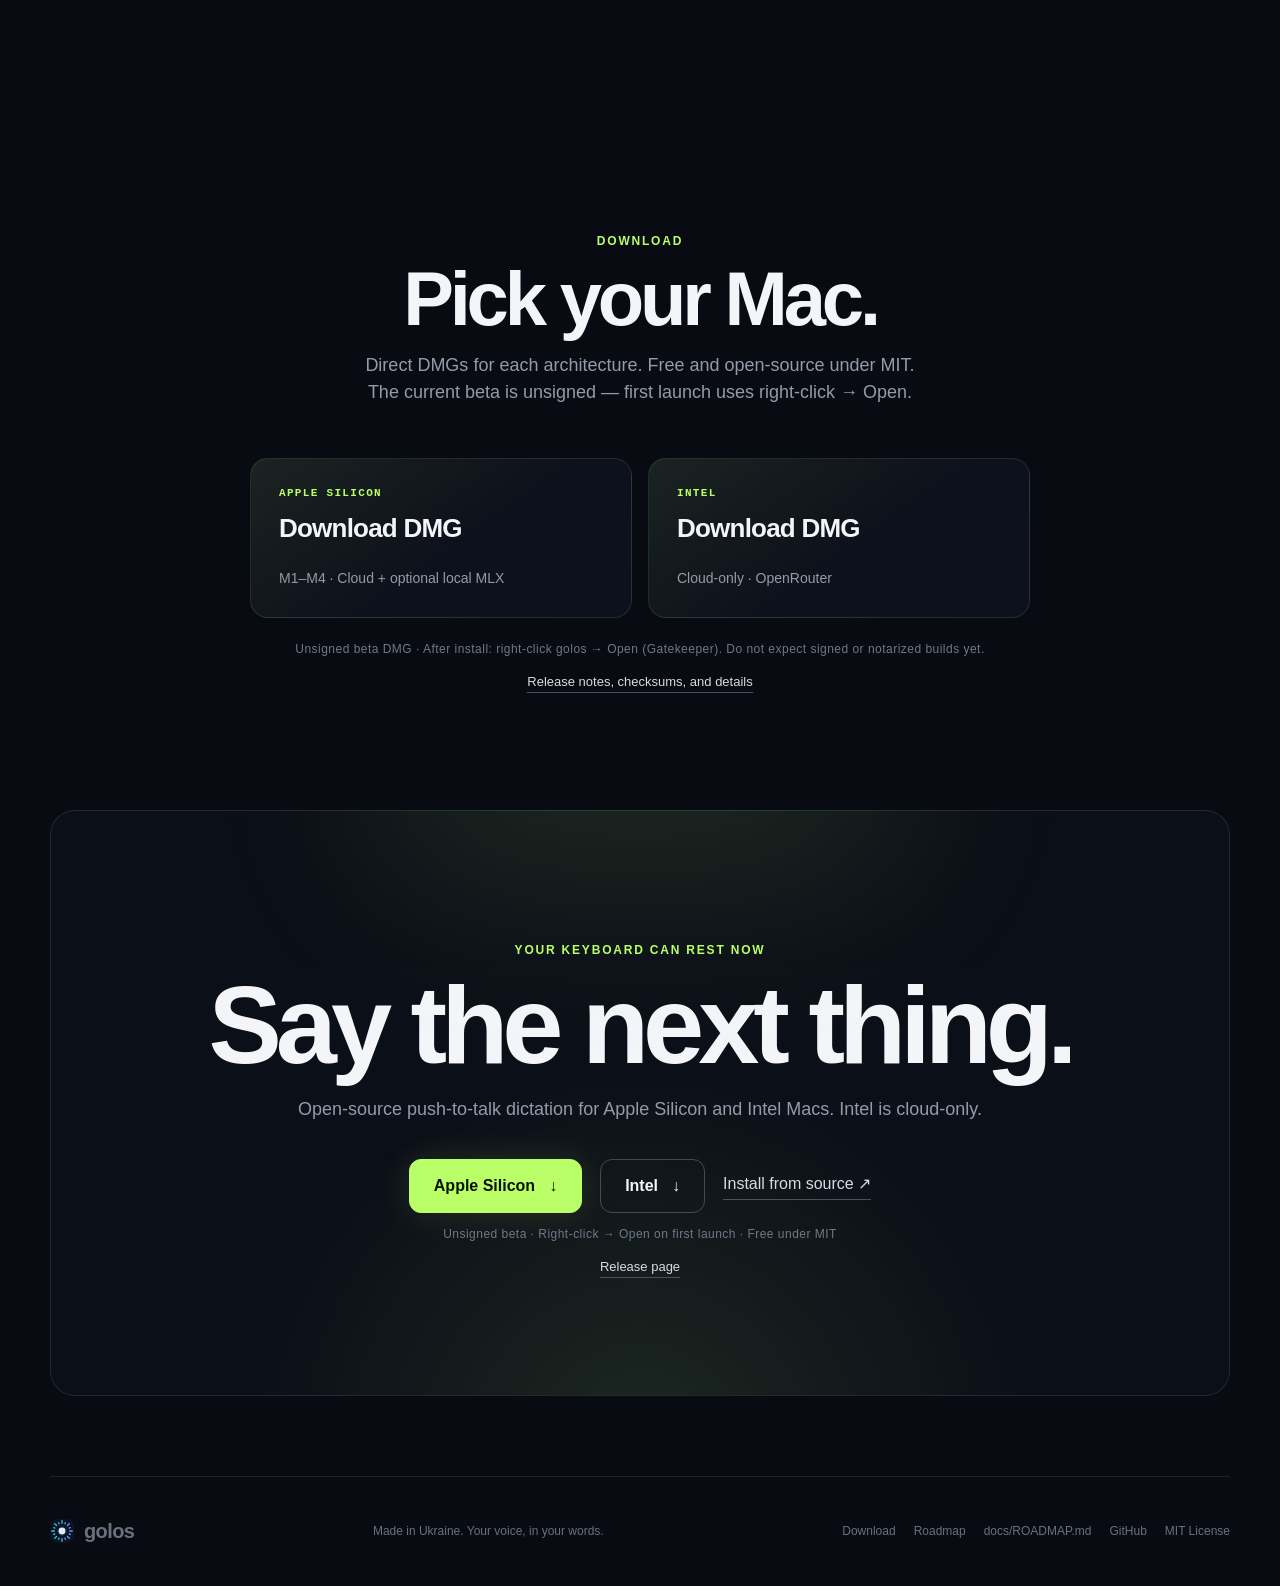
==== commit d5383683: "feat(site): add direct downloads and public roadmap Co-Authored-By: Grok <grok@x.ai>" ====
--- a/site/index.html
+++ b/site/index.html
@@ -23,9 +23,10 @@
       <div class="nav-links">
         <a href="#features">Features</a>
         <a href="#privacy">Privacy</a>
+        <a href="#roadmap">Roadmap</a>
         <a href="#faq">FAQ</a>
       </div>
-      <a class="button button-small" href="https://github.com/Dopomogai/golos/releases/latest">Download beta</a>
+      <a class="button button-small" href="#download">Download beta</a>
     </nav>
   </header>
 
@@ -35,11 +36,13 @@
       <div class="eyebrow"><span class="live-dot"></span> Open-source macOS dictation</div>
       <h1>Talk to your Mac.<br><span>It types.</span></h1>
       <p class="hero-copy"><strong>golos</strong> <span class="muted">(Ukrainian “voice”)</span> is push-to-talk dictation for macOS. Hold <kbd>fn</kbd>, say what you mean, let go. Your words land cleanly in whatever app you’re in.</p>
-      <div class="hero-actions">
-        <a class="button" href="https://github.com/Dopomogai/golos/releases/latest">Download for macOS <span aria-hidden="true">↓</span></a>
+      <div class="hero-actions arch-actions" aria-label="Choose Mac architecture">
+        <a class="button" href="https://github.com/Dopomogai/golos/releases/download/v0.3.1/golos-0.3.1-apple-silicon.dmg">Apple Silicon <span aria-hidden="true">↓</span></a>
+        <a class="button button-secondary" href="https://github.com/Dopomogai/golos/releases/download/v0.3.1/golos-0.3.1-intel.dmg">Intel <span aria-hidden="true">↓</span></a>
         <a class="text-link" href="https://github.com/Dopomogai/golos">View source <span aria-hidden="true">↗</span></a>
       </div>
-      <p class="hero-note">Beta · v0.3.1 · Apple Silicon + Intel · macOS 13+</p>
+      <p class="hero-note">Beta · v0.3.1 · macOS 13+ · Intel is cloud-only · Unsigned: right-click the app → Open</p>
+      <p class="download-fallback"><a class="text-link" href="#download">Full download details</a> · <a class="text-link" href="https://github.com/Dopomogai/golos/releases/latest">Release page</a></p>
 
       <div class="notch-demo" aria-label="Animation of the golos recording waveform">
         <div class="screen-lip"></div>
@@ -160,34 +163,115 @@
       </ul>
     </section>
 
+    <section class="section roadmap" id="roadmap">
+      <div class="section-heading centered">
+        <p class="kicker">Public roadmap</p>
+        <h2>Where golos is headed.</h2>
+        <p>Honest direction, no dates. Mac is supported today. Full detail lives in <a class="text-link" href="https://github.com/Dopomogai/golos/blob/main/docs/ROADMAP.md">docs/ROADMAP.md</a>.</p>
+      </div>
+      <div class="roadmap-grid">
+        <article class="roadmap-card">
+          <p class="card-index">Shipped now</p>
+          <h3>v0.3.1 Mac beta</h3>
+          <ul>
+            <li>Apple Silicon + Intel DMGs</li>
+            <li>Cloud-first OpenRouter STT</li>
+            <li>Optional local MLX on Apple Silicon</li>
+            <li>Context separation, History / recovery</li>
+            <li>Human-approved corrections</li>
+          </ul>
+        </article>
+        <article class="roadmap-card">
+          <p class="card-index">Near term</p>
+          <h3>Hardening &amp; trust</h3>
+          <ul>
+            <li>Stability and compatibility hardening</li>
+            <li>Developer ID signing and notarization</li>
+            <li>Launch at login</li>
+            <li>A trustworthy update path</li>
+            <li>Smoother diagnostics and recovery</li>
+          </ul>
+        </article>
+        <article class="roadmap-card">
+          <p class="card-index">Next</p>
+          <h3>Deeper context</h3>
+          <ul>
+            <li>Command mode</li>
+            <li>Screenshot context</li>
+            <li>Meeting / diarization</li>
+            <li>Opt-in encrypted cross-device sync</li>
+          </ul>
+        </article>
+        <article class="roadmap-card accent-card">
+          <p class="card-index">Pipeline</p>
+          <h3>Beyond Mac desktop</h3>
+          <ul>
+            <li>Windows desktop</li>
+            <li>Mobile</li>
+          </ul>
+          <p class="roadmap-note">Mac is supported today. Windows and mobile need separate native work and have no announced date.</p>
+        </article>
+      </div>
+    </section>
+
     <section class="section faq" id="faq">
       <div class="section-heading"><p class="kicker">Questions, answered</p><h2>The details.</h2></div>
       <div class="accordion">
         <details open><summary>Is my audio stored?<span></span></summary><p>By default, each dictation is retained locally as a WAV under <code>~/.golos/recordings/</code> for benchmarking and troubleshooting. Turn off keep-recordings to discard it after processing. Text history stays in a local JSONL file you own.</p></details>
         <details><summary>What does it cost?<span></span></summary><p>golos is free and open-source. Local speech-to-text costs nothing. Optional cloud transcription costs fractions of a cent per minute, and the built-in benchmark lets you compare supported models using your own voice.</p></details>
         <details><summary>Why does it need permissions?<span></span></summary><p>Microphone lets golos hear you, Input Monitoring sees the global <kbd>fn</kbd> key, and Accessibility inserts text and reads permitted context. Without Accessibility it can still transcribe, but cannot paste for you.</p></details>
-        <details><summary>Is Windows supported?<span></span></summary><p>Not planned. golos is built around macOS-native Accessibility, keyboard-event, and camera-notch APIs. It is a Mac app through and through.</p></details>
+        <details><summary>Which platforms are available?<span></span></summary><p>macOS is supported today (Apple Silicon and Intel). Windows desktop and mobile are in the pipeline; they require separate native work and have no announced date.</p></details>
         <details><summary>How does the dictionary learn?<span></span></summary><p>When you edit inserted text, golos notices the near-match and suggests a correction. Promote it to your dictionary with a single confirmation or dismiss it. Nothing is learned without your approval.</p></details>
       </div>
+    </section>
+
+    <section class="section download" id="download">
+      <div class="section-heading centered">
+        <p class="kicker">Download</p>
+        <h2>Pick your Mac.</h2>
+        <p>Direct DMGs for each architecture. Free and open-source under MIT. The current beta is unsigned — first launch uses right-click → Open.</p>
+      </div>
+      <div class="download-grid">
+        <a class="download-card" href="https://github.com/Dopomogai/golos/releases/download/v0.3.1/golos-0.3.1-apple-silicon.dmg">
+          <span class="download-arch">Apple Silicon</span>
+          <strong>Download DMG</strong>
+          <span class="download-meta">M1–M4 · Cloud + optional local MLX</span>
+        </a>
+        <a class="download-card" href="https://github.com/Dopomogai/golos/releases/download/v0.3.1/golos-0.3.1-intel.dmg">
+          <span class="download-arch">Intel</span>
+          <strong>Download DMG</strong>
+          <span class="download-meta">Cloud-only · OpenRouter</span>
+        </a>
+      </div>
+      <p class="hero-note">Unsigned beta DMG · After install: right-click golos → Open (Gatekeeper). Do not expect signed or notarized builds yet.</p>
+      <p class="download-fallback"><a class="text-link" href="https://github.com/Dopomogai/golos/releases/latest">Release notes, checksums, and details</a></p>
     </section>
 
     <section class="cta section">
       <div class="cta-glow" aria-hidden="true"></div>
       <p class="kicker">Your keyboard can rest now</p>
       <h2>Say the next thing.</h2>
-      <p>Open-source push-to-talk dictation for Apple Silicon and Intel Macs.</p>
-      <div class="hero-actions">
-        <a class="button" href="https://github.com/Dopomogai/golos/releases/latest">Download the latest golos <span aria-hidden="true">↓</span></a>
+      <p>Open-source push-to-talk dictation for Apple Silicon and Intel Macs. Intel is cloud-only.</p>
+      <div class="hero-actions arch-actions" aria-label="Download by architecture">
+        <a class="button" href="https://github.com/Dopomogai/golos/releases/download/v0.3.1/golos-0.3.1-apple-silicon.dmg">Apple Silicon <span aria-hidden="true">↓</span></a>
+        <a class="button button-secondary" href="https://github.com/Dopomogai/golos/releases/download/v0.3.1/golos-0.3.1-intel.dmg">Intel <span aria-hidden="true">↓</span></a>
         <a class="text-link" href="https://github.com/Dopomogai/golos#install-from-source">Install from source <span aria-hidden="true">↗</span></a>
       </div>
-      <p class="hero-note">Unsigned beta DMG · Free and open-source under MIT</p>
+      <p class="hero-note">Unsigned beta · Right-click → Open on first launch · Free under MIT</p>
+      <p class="download-fallback"><a class="text-link" href="https://github.com/Dopomogai/golos/releases/latest">Release page</a></p>
     </section>
   </main>
 
   <footer>
     <a class="brand" href="#top"><img class="brand-mark" src="golos-mark.svg" width="24" height="24" alt="" aria-hidden="true"><span>golos</span></a>
     <p>Made in Ukraine. Your voice, in your words.</p>
-    <div><a href="https://github.com/Dopomogai/golos">GitHub</a><a href="https://github.com/Dopomogai/golos/blob/main/LICENSE">MIT License</a></div>
+    <div>
+      <a href="#download">Download</a>
+      <a href="#roadmap">Roadmap</a>
+      <a href="https://github.com/Dopomogai/golos/blob/main/docs/ROADMAP.md">docs/ROADMAP.md</a>
+      <a href="https://github.com/Dopomogai/golos">GitHub</a>
+      <a href="https://github.com/Dopomogai/golos/blob/main/LICENSE">MIT License</a>
+    </div>
   </footer>
   <script src="app.js"></script>
 </body>
--- a/site/styles.css
+++ b/site/styles.css
@@ -29,6 +29,8 @@
 .nav-links a:hover, footer a:hover { color: var(--lime); }
 .button { display: inline-flex; align-items: center; justify-content: center; gap: 14px; min-height: 54px; padding: 0 24px; border: 1px solid var(--lime); border-radius: 12px; color: #0a1208; background: var(--lime); font-weight: 720; box-shadow: 0 0 35px rgba(186,255,104,.12); transition: transform .2s, background .2s; }
 .button:hover { transform: translateY(-2px); background: #cbff8e; }
+.button-secondary { color: var(--text); background: transparent; box-shadow: none; border-color: rgba(255,255,255,.22); }
+.button-secondary:hover { background: rgba(255,255,255,.06); color: var(--lime); border-color: rgba(186,255,104,.45); }
 .button-small { min-height: 38px; padding: 0 16px; border-radius: 9px; font-size: 13px; }
 .section { width: min(calc(100% - 48px), var(--max)); margin-inline: auto; padding: 118px 0; }
 .hero { position: relative; text-align: center; padding-top: 125px; overflow: hidden; }
@@ -42,10 +44,13 @@
 .hero-copy strong { color: var(--text); }
 .muted { color: var(--muted); }
 kbd { display: inline-flex; align-items: center; justify-content: center; min-width: 28px; padding: .08em .38em; border: 1px solid rgba(255,255,255,.25); border-bottom-width: 2px; border-radius: 6px; background: rgba(255,255,255,.07); color: #f7f8fa; font: inherit; font-size: .85em; }
-.hero-actions { display: flex; align-items: center; justify-content: center; gap: 25px; margin-top: 36px; }
+.hero-actions { display: flex; align-items: center; justify-content: center; gap: 25px; margin-top: 36px; flex-wrap: wrap; }
+.arch-actions { gap: 14px 18px; }
 .text-link { color: #d7dbe1; border-bottom: 1px solid #4a515e; padding-bottom: 3px; }
 .text-link:hover { color: var(--lime); border-color: var(--lime); }
 .hero-note { color: #707987; font-size: 12px; letter-spacing: .04em; }
+.download-fallback { margin: 14px 0 0; color: #707987; font-size: 13px; }
+.download-fallback .text-link { font-size: 13px; }
 .notch-demo { position: relative; height: 300px; max-width: 920px; margin: 75px auto 12px; border: 1px solid rgba(255,255,255,.1); border-bottom: 0; border-radius: 28px 28px 0 0; background: radial-gradient(circle at 50% -10%, rgba(91,140,255,.08), transparent 47%), #0a0e16; overflow: hidden; }
 .screen-lip { position: absolute; inset: 0; box-shadow: inset 0 1px rgba(255,255,255,.12); pointer-events: none; }
 .notch { position: absolute; z-index: 2; top: 0; left: 50%; width: 230px; height: 52px; transform: translateX(-50%); border-radius: 0 0 22px 22px; background: #020305; display: flex; align-items: center; justify-content: center; gap: 10px; }
@@ -127,13 +132,31 @@
 .accordion summary::-webkit-details-marker { display: none; }
 .accordion summary span { width: 18px; height: 18px; position: relative; flex: 0 0 auto; }.accordion summary span::before, .accordion summary span::after { content: ""; position: absolute; top: 9px; left: 2px; width: 14px; height: 1px; background: var(--lime); }.accordion summary span::after { transform: rotate(90deg); transition: transform .2s; }.accordion details[open] summary span::after { transform: rotate(0); }
 .accordion details p { max-width: 650px; margin: -5px 0 25px; color: var(--muted); }
+.roadmap-grid { display: grid; grid-template-columns: repeat(4, 1fr); gap: 14px; }
+.roadmap-card { min-height: 320px; padding: 28px; border: 1px solid var(--line); border-radius: 18px; background: linear-gradient(145deg, rgba(255,255,255,.025), transparent), var(--surface); display: flex; flex-direction: column; }
+.roadmap-card h3 { margin: 10px 0 18px; font-size: 22px; letter-spacing: -.025em; }
+.roadmap-card ul { margin: 0; padding: 0; list-style: none; display: grid; gap: 10px; }
+.roadmap-card li { color: var(--muted); font-size: 14px; padding-left: 16px; position: relative; }
+.roadmap-card li::before { content: ""; position: absolute; left: 0; top: .55em; width: 6px; height: 6px; border-radius: 50%; background: var(--lime); opacity: .7; }
+.roadmap-note { margin: 18px 0 0; color: #aab1bc; font-size: 13px; line-height: 1.45; }
+.download { text-align: center; }
+.download .section-heading > p:last-child { margin-inline: auto; }
+.download-grid { display: grid; grid-template-columns: 1fr 1fr; gap: 16px; max-width: 780px; margin: 0 auto 22px; }
+.download-card { display: flex; flex-direction: column; align-items: flex-start; gap: 10px; min-height: 160px; padding: 28px; border: 1px solid var(--line); border-radius: 18px; background: linear-gradient(145deg, rgba(186,255,104,.08), transparent 55%), var(--surface); text-align: left; transition: transform .2s, border-color .2s; }
+.download-card:hover { transform: translateY(-3px); border-color: rgba(186,255,104,.4); }
+.download-arch { color: var(--lime); text-transform: uppercase; letter-spacing: .12em; font: 700 11px ui-monospace, monospace; }
+.download-card strong { font-size: 26px; letter-spacing: -.03em; }
+.download-meta { color: var(--muted); font-size: 14px; margin-top: auto; }
 .cta { position: relative; text-align: center; border: 1px solid var(--line); border-radius: 25px; padding-inline: 30px; margin-bottom: 80px; overflow: hidden; background: radial-gradient(circle at 50% 110%, rgba(186,255,104,.1), transparent 45%), #0b0f18; }
 .cta-glow { position: absolute; width: 500px; height: 200px; top: -140px; left: 50%; transform: translateX(-50%); background: var(--lime); filter: blur(100px); opacity: .13; }
 .cta h2 { font-size: clamp(60px, 9vw, 110px); }
-.cta > p:not(.kicker):not(.hero-note) { color: var(--muted); font-size: 18px; }
-footer { width: min(calc(100% - 48px), var(--max)); margin: auto; min-height: 110px; border-top: 1px solid var(--line); display: flex; align-items: center; justify-content: space-between; color: #69717f; font-size: 12px; }
-footer div { display: flex; gap: 25px; }
+.cta > p:not(.kicker):not(.hero-note):not(.download-fallback) { color: var(--muted); font-size: 18px; }
+footer { width: min(calc(100% - 48px), var(--max)); margin: auto; min-height: 110px; border-top: 1px solid var(--line); display: flex; align-items: center; justify-content: space-between; color: #69717f; font-size: 12px; flex-wrap: wrap; gap: 16px; padding-block: 24px; }
+footer div { display: flex; gap: 18px; flex-wrap: wrap; justify-content: center; }
 
+@media (max-width: 1100px) {
+  .roadmap-grid { grid-template-columns: 1fr 1fr; }
+}
 @media (max-width: 900px) {
   .feature-grid { grid-template-columns: 1fr 1fr; }
   .privacy { grid-template-columns: 1fr; gap: 20px; }
@@ -151,6 +174,8 @@
   .feature-grid { grid-template-columns: 1fr; }.feature-wide { grid-column: auto; }.feature-card { min-height: 330px; }
   .output-grid { grid-template-columns: 1fr; }.output-grid article:first-child { border-radius: 14px 14px 0 0; }.output-grid article:last-child { border-radius: 0 0 14px 14px; }.output-grid article { min-height: 190px; }.output-grid article > p { margin-top: 35px; font-size: 17px; }
   .privacy-visual { transform: scale(.78); margin-inline: -50px; }.requirements ul { grid-template-columns: 1fr; }.requirements li:nth-child(odd) { border-right: 0; }
+  .roadmap-grid, .download-grid { grid-template-columns: 1fr; }
+  .roadmap-card { min-height: 0; }
   .cta { margin-bottom: 50px; }.cta h2 { font-size: 56px; }
   footer { padding-block: 30px; flex-direction: column; gap: 20px; text-align: center; }
 }
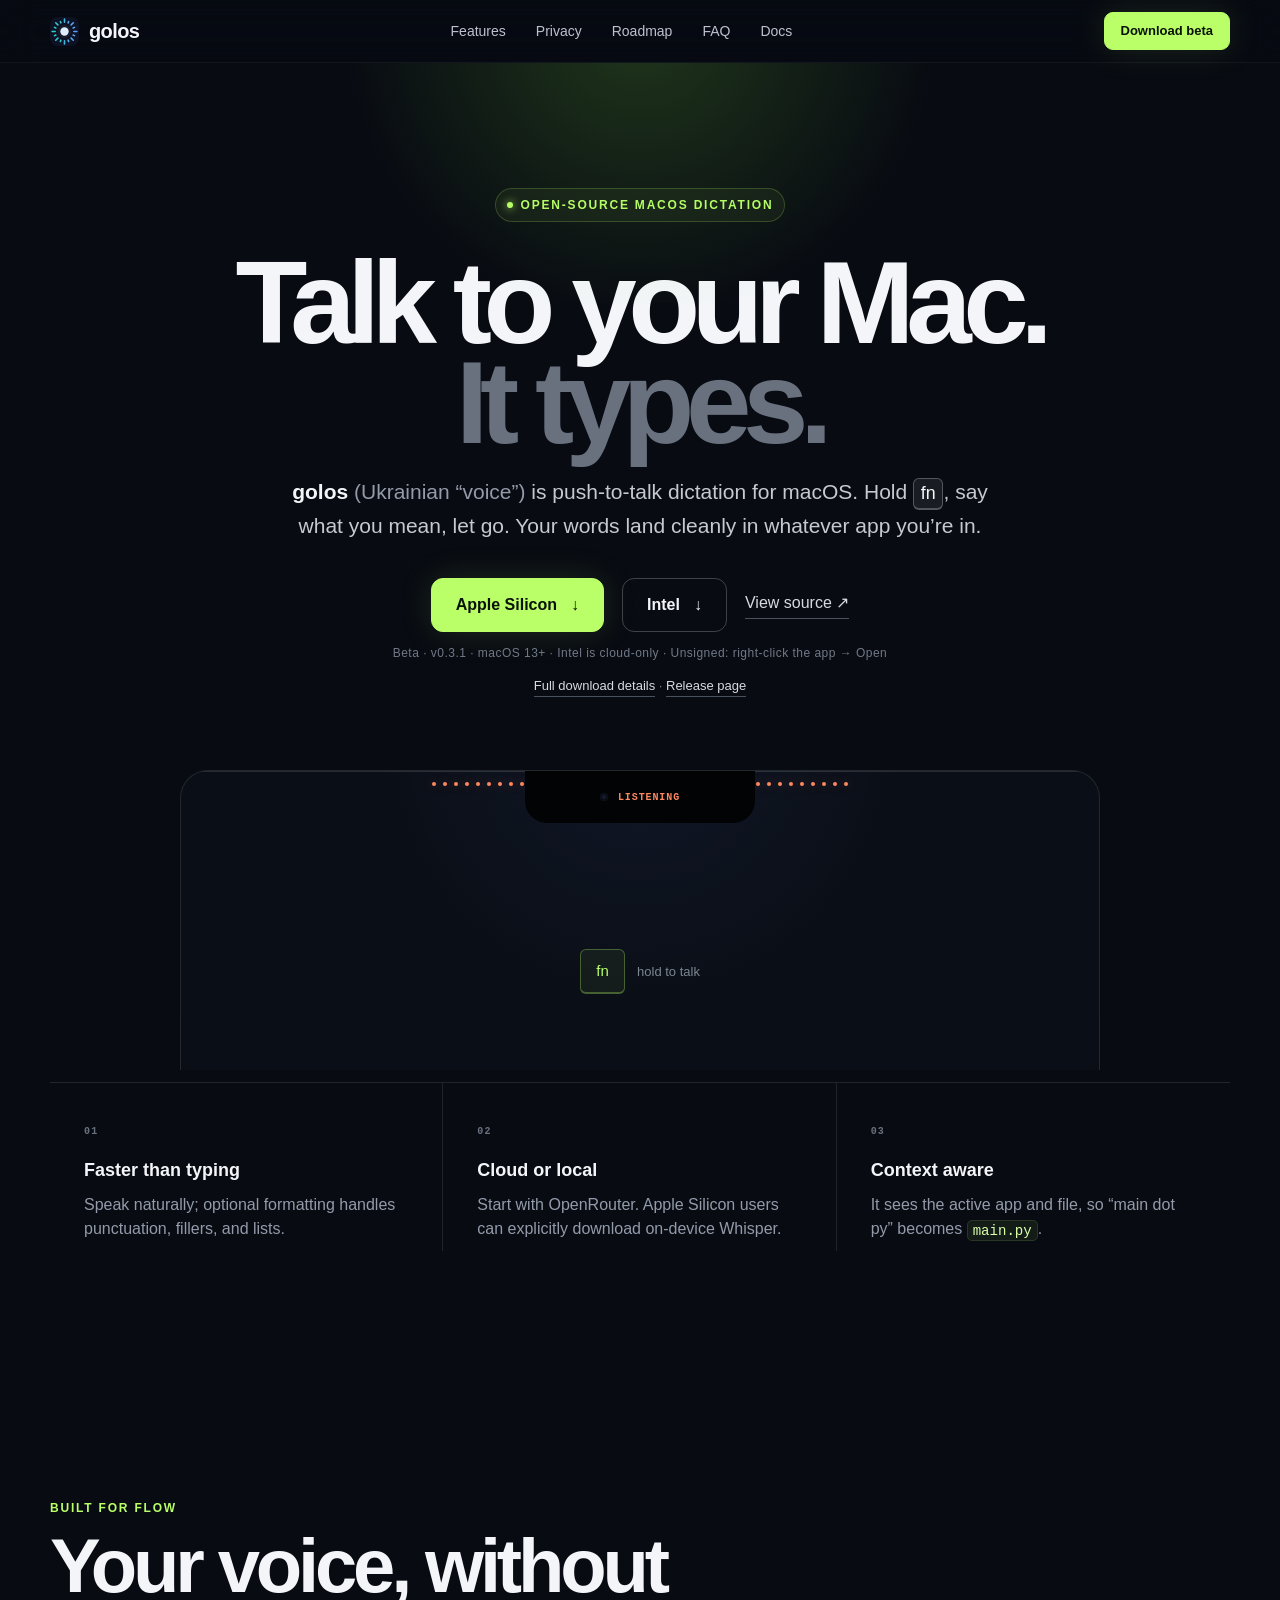
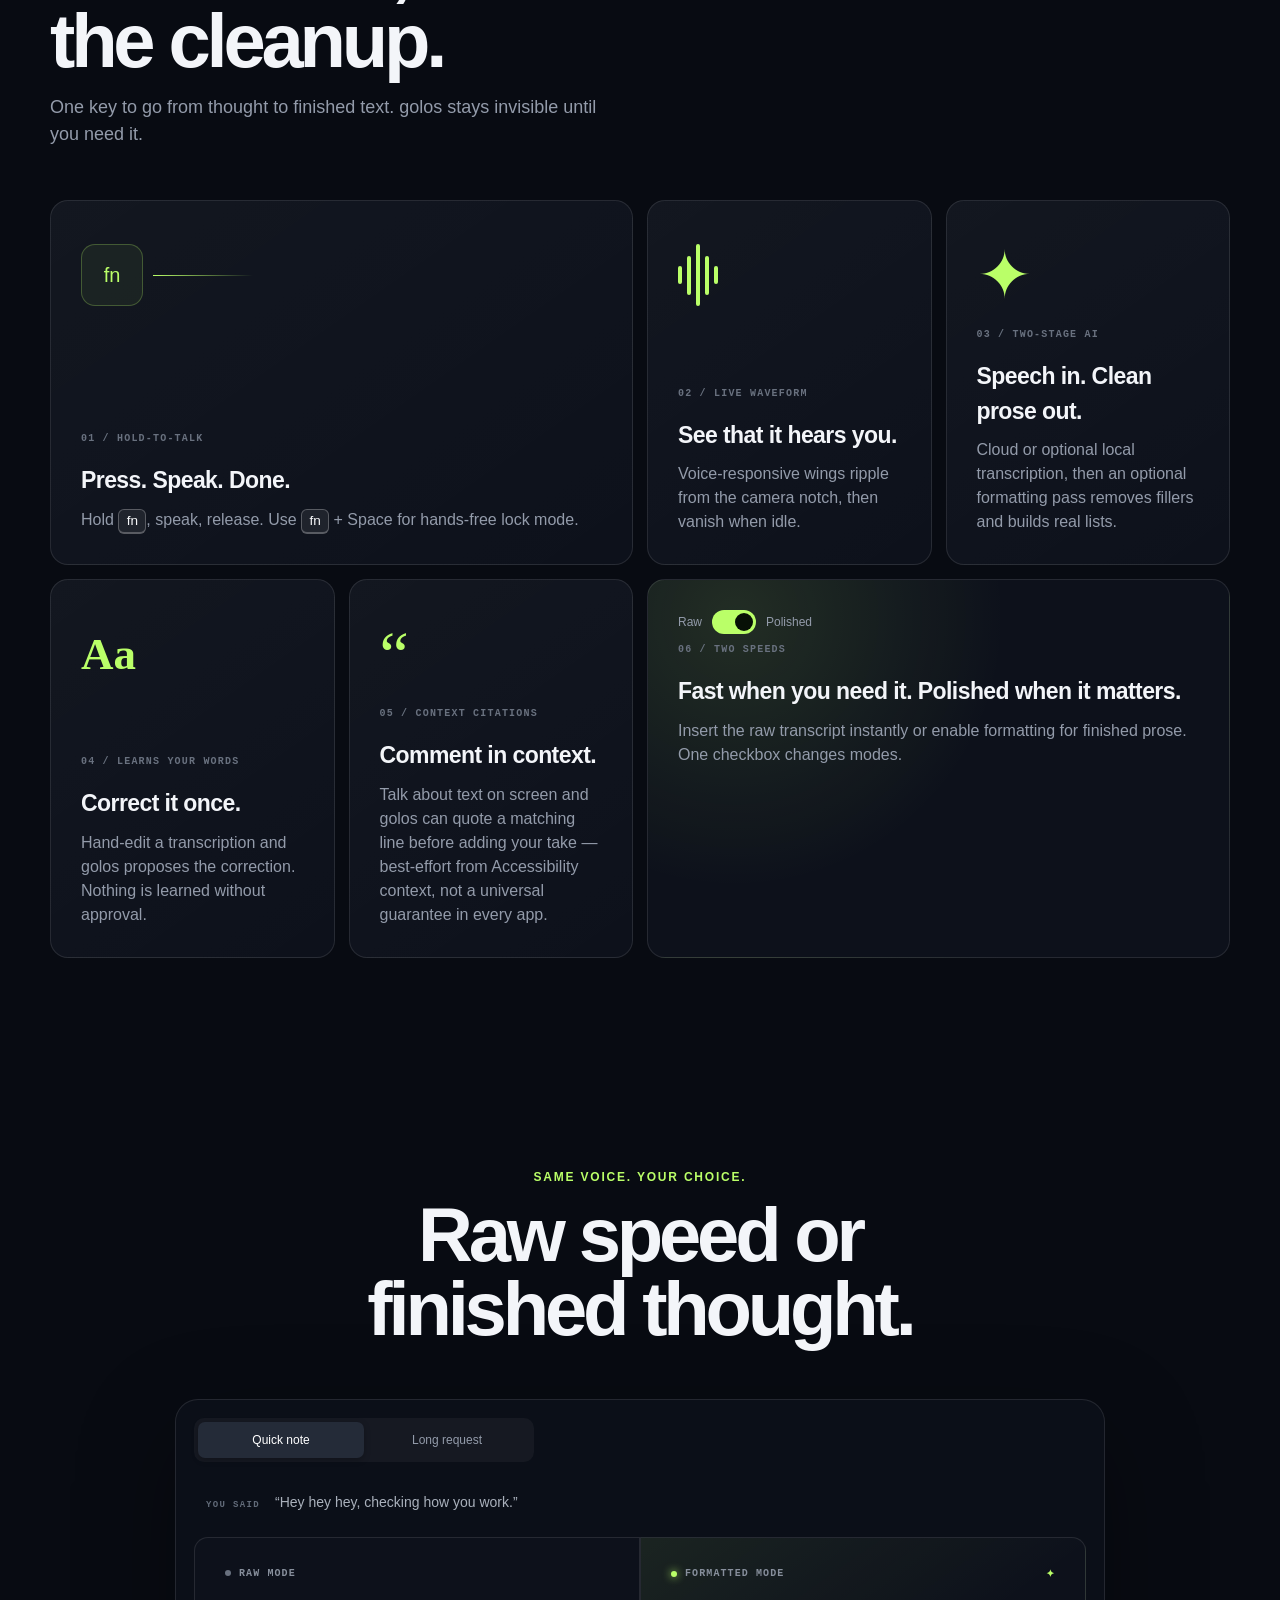
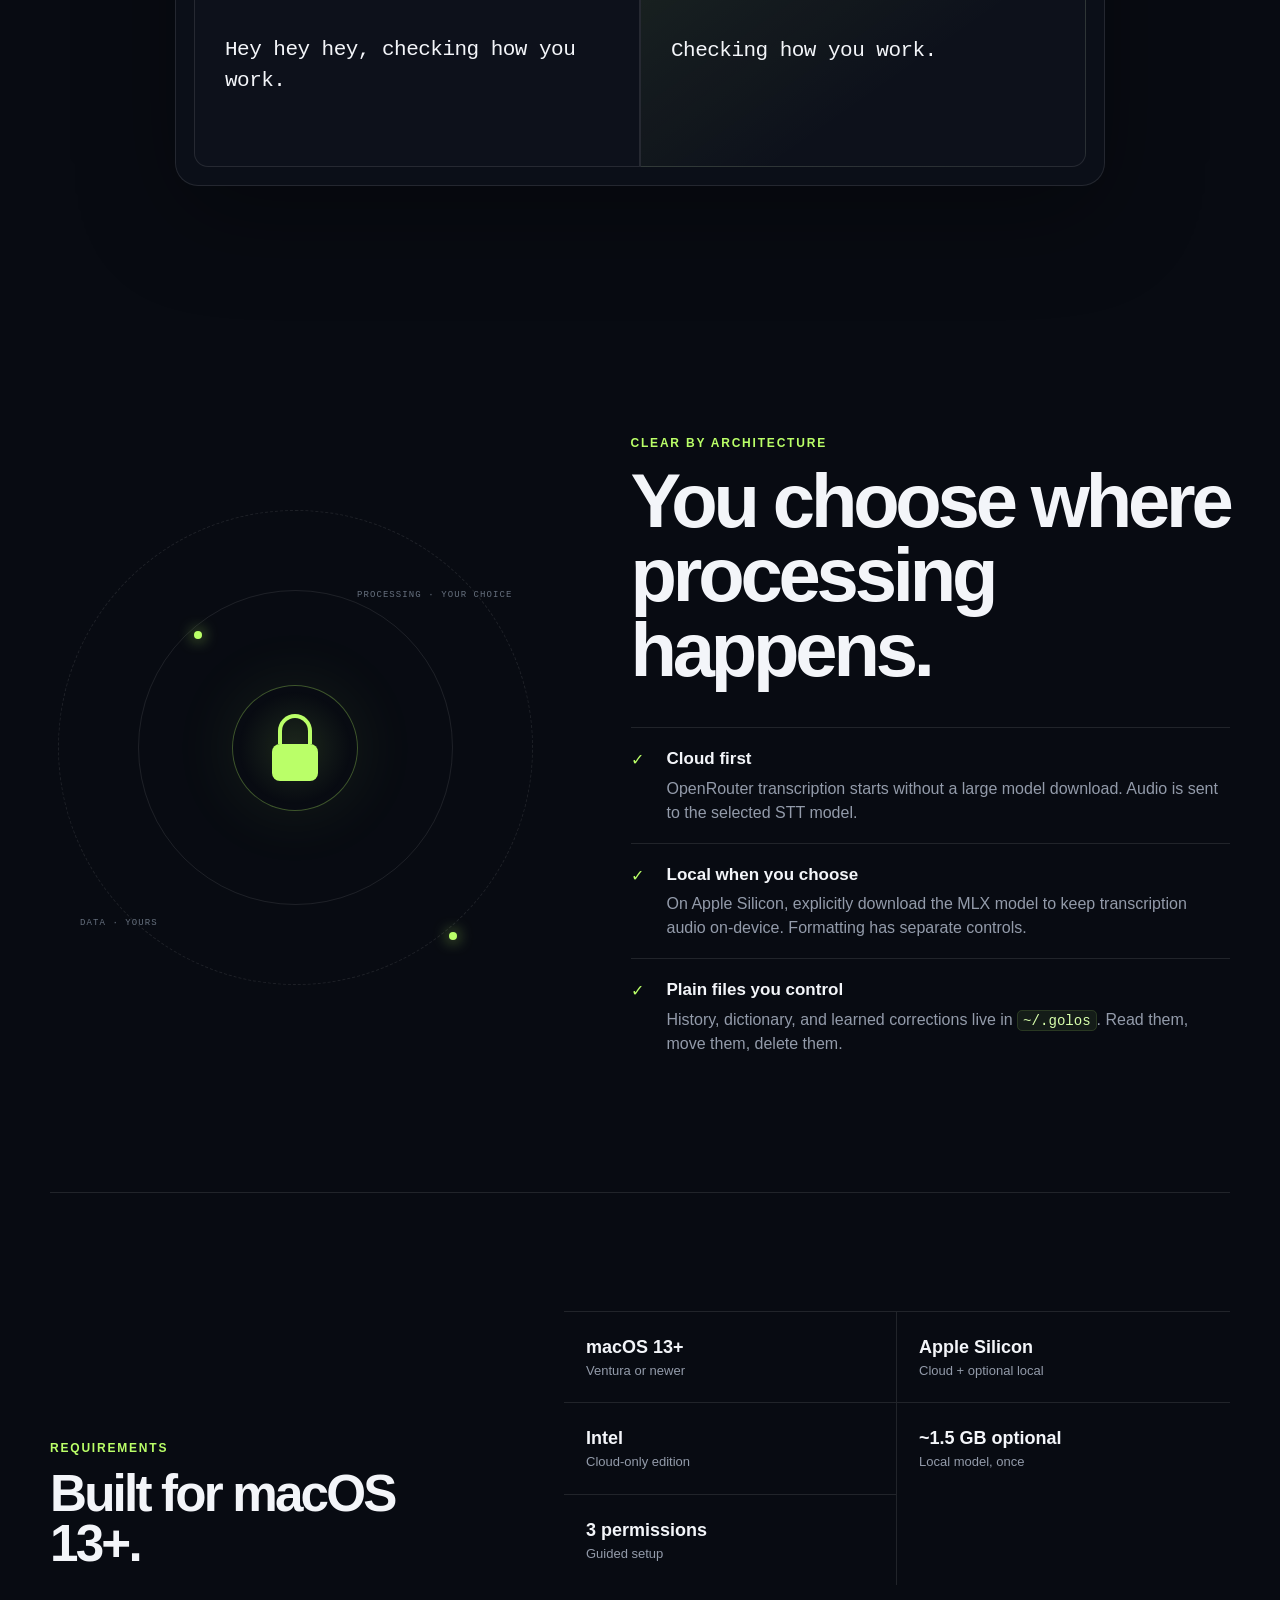
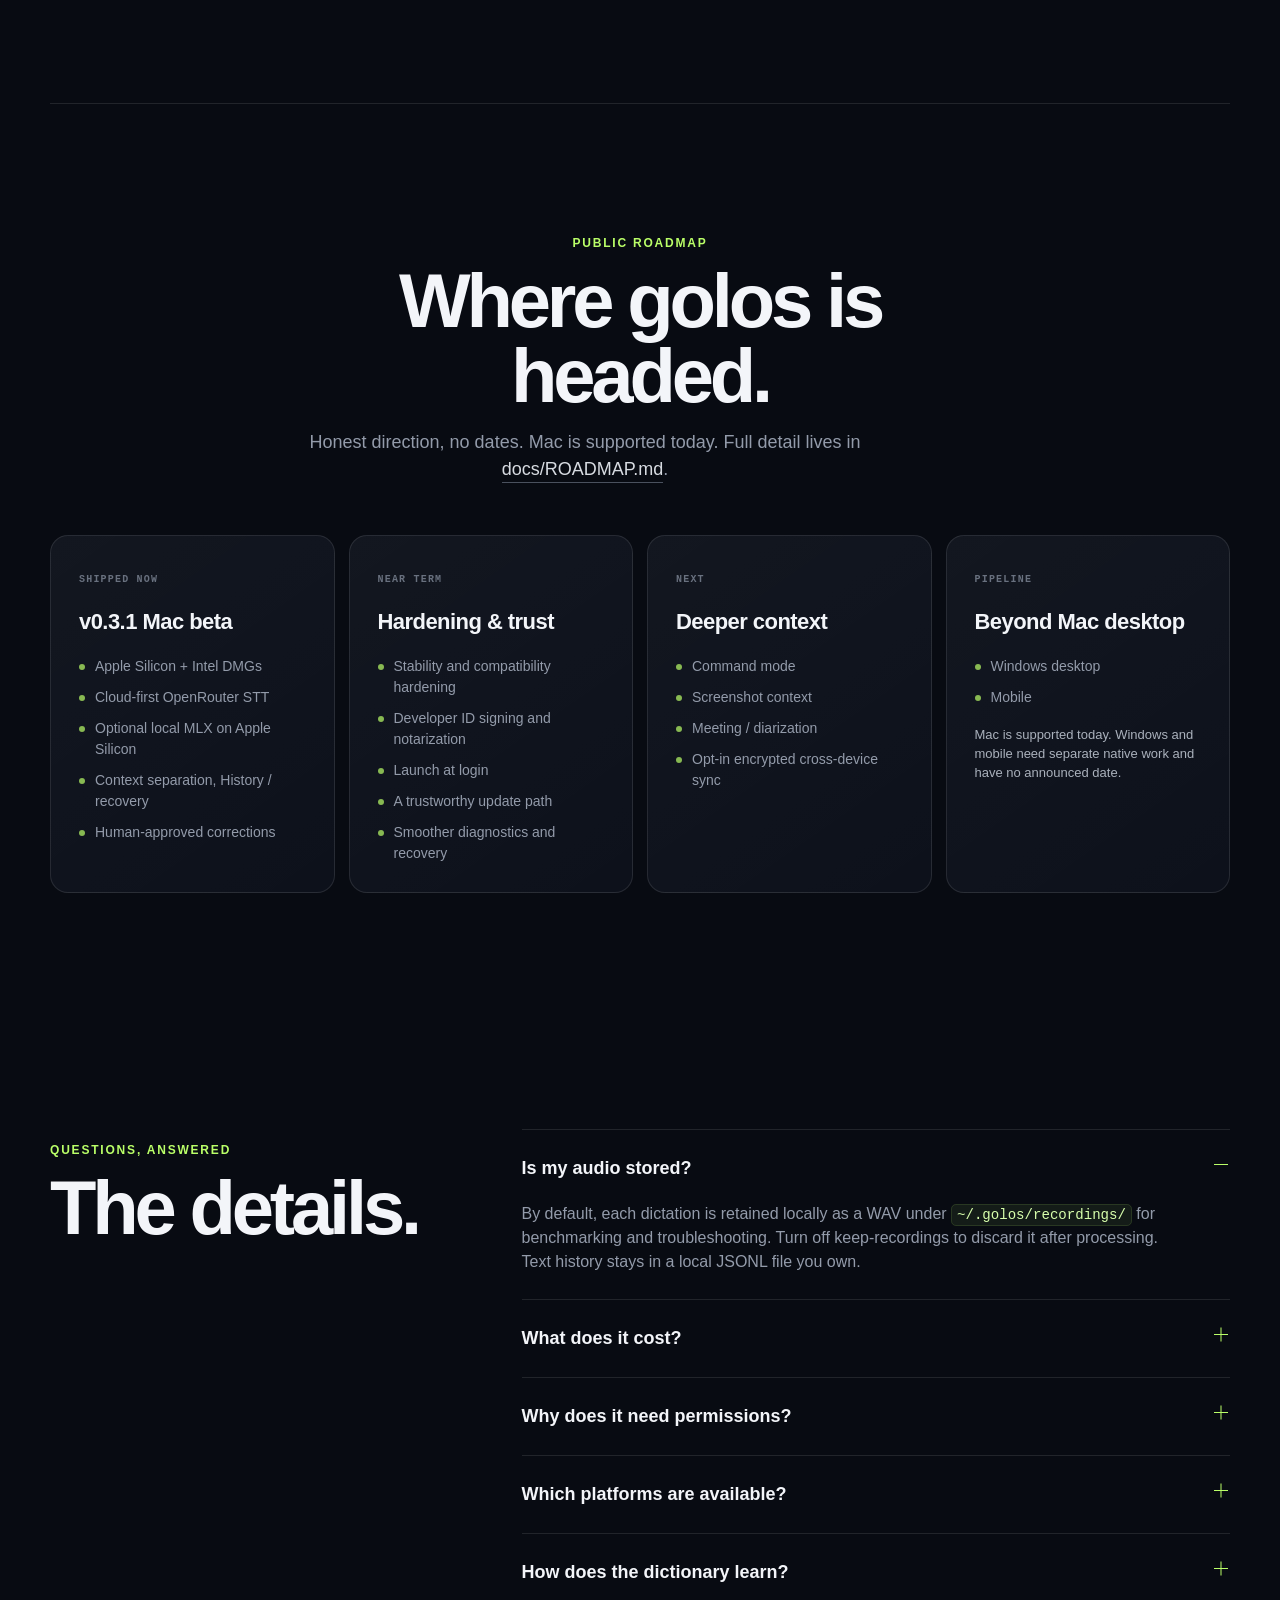
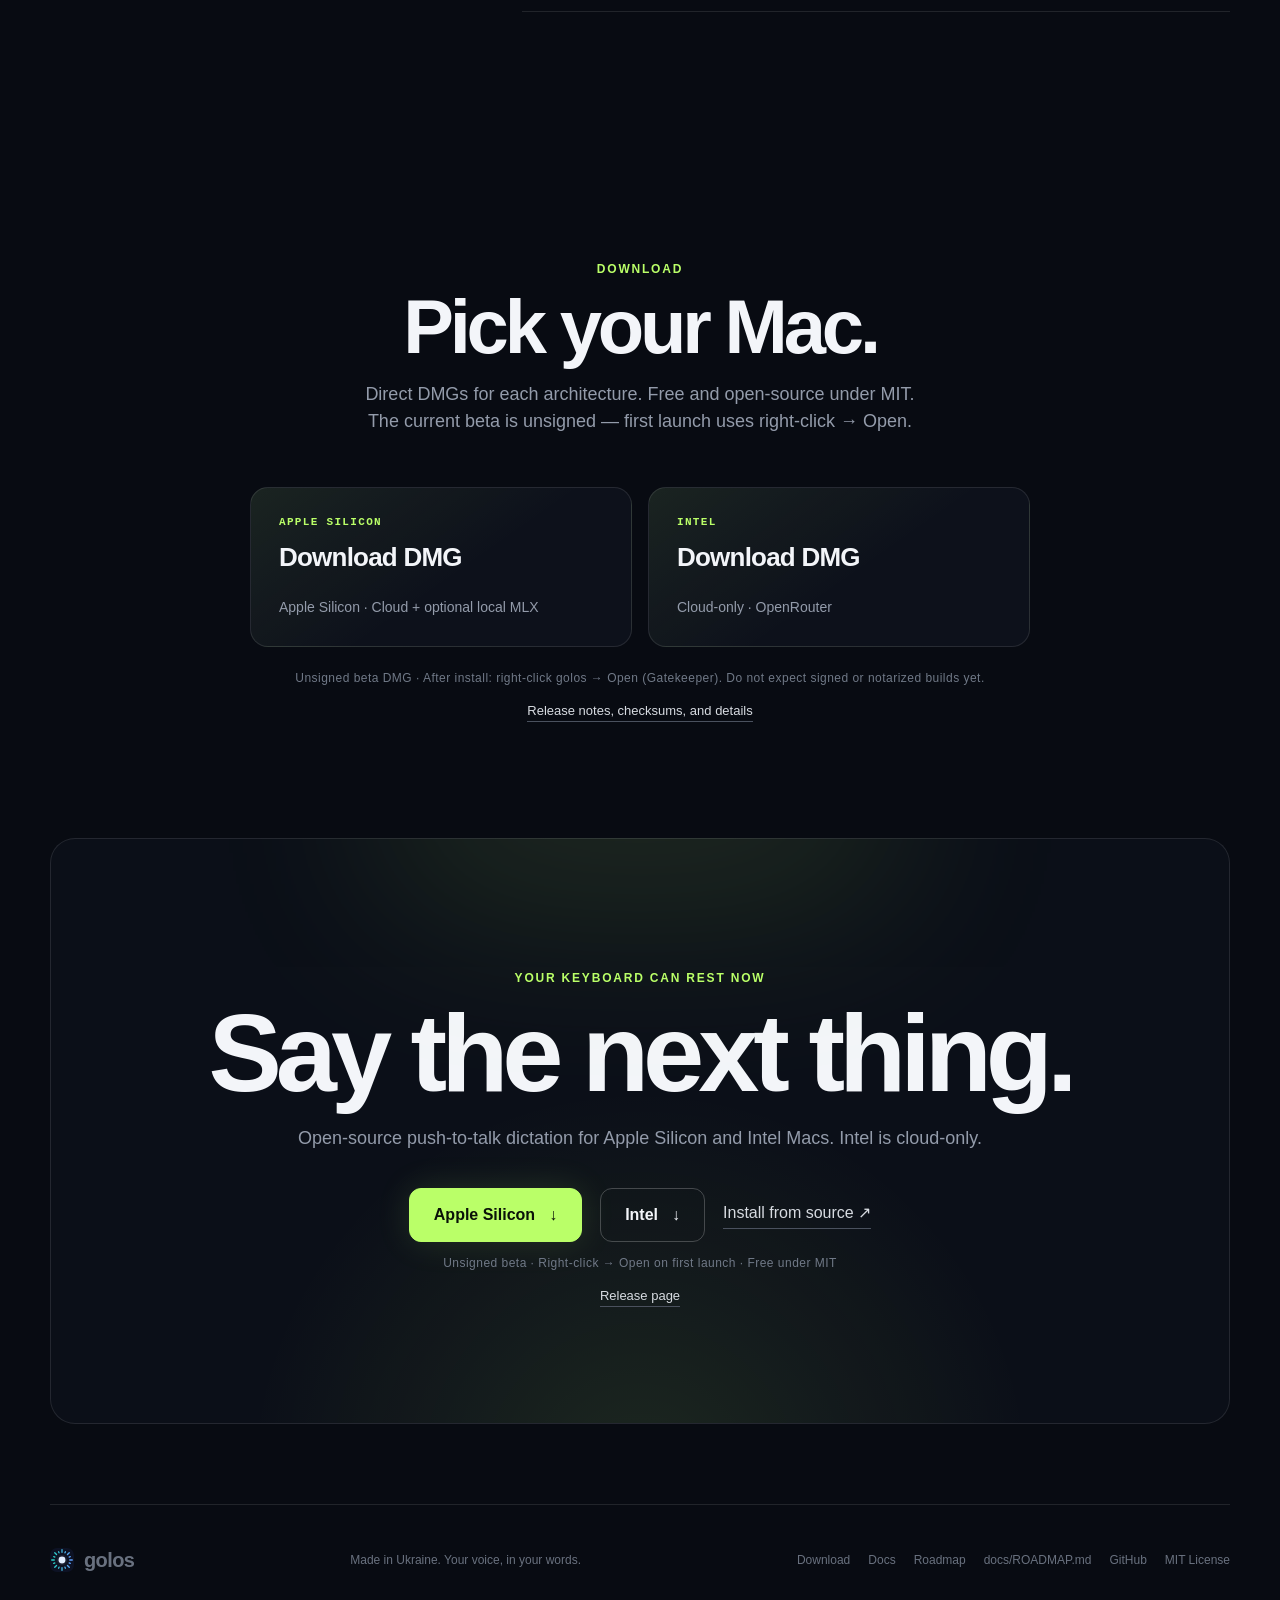
==== commit 3e890ff2: "docs(help): remediate help-center publish blockers Align Getting Started and Settings with the share" ====
--- a/site/index.html
+++ b/site/index.html
@@ -8,7 +8,9 @@
   <meta property="og:title" content="golos — Talk to your Mac. It types.">
   <meta property="og:description" content="Open-source push-to-talk dictation for macOS, with cloud or optional local transcription.">
   <meta property="og:type" content="website">
+  <meta property="og:url" content="https://golos.dopomogai.com/">
   <title>golos — Talk to your Mac. It types.</title>
+  <link rel="canonical" href="https://golos.dopomogai.com/">
   <link rel="icon" type="image/svg+xml" sizes="any" href="golos-mark.svg">
   <link rel="stylesheet" href="styles.css">
 </head>
@@ -25,6 +27,7 @@
         <a href="#privacy">Privacy</a>
         <a href="#roadmap">Roadmap</a>
         <a href="#faq">FAQ</a>
+        <a href="docs/">Docs</a>
       </div>
       <a class="button button-small" href="#download">Download beta</a>
     </nav>
@@ -96,9 +99,9 @@
         </article>
         <article class="feature-card">
           <div class="feature-icon quote-icon" aria-hidden="true">“</div>
-          <p class="card-index">05 / Real citations</p>
+          <p class="card-index">05 / Context citations</p>
           <h3>Comment in context.</h3>
-          <p>Talk about text on screen and golos quotes the exact line before adding your take.</p>
+          <p>Talk about text on screen and golos can quote a matching line before adding your take — best-effort from Accessibility context, not a universal guarantee in every app.</p>
         </article>
         <article class="feature-card feature-wide accent-card">
           <div class="speed-switch" aria-hidden="true"><span>Raw</span><i></i><span>Polished</span></div>
@@ -218,7 +221,7 @@
       <div class="section-heading"><p class="kicker">Questions, answered</p><h2>The details.</h2></div>
       <div class="accordion">
         <details open><summary>Is my audio stored?<span></span></summary><p>By default, each dictation is retained locally as a WAV under <code>~/.golos/recordings/</code> for benchmarking and troubleshooting. Turn off keep-recordings to discard it after processing. Text history stays in a local JSONL file you own.</p></details>
-        <details><summary>What does it cost?<span></span></summary><p>golos is free and open-source. Local speech-to-text costs nothing. Optional cloud transcription costs fractions of a cent per minute, and the built-in benchmark lets you compare supported models using your own voice.</p></details>
+        <details><summary>What does it cost?<span></span></summary><p>golos is free and open-source. Local speech-to-text costs nothing. Optional cloud transcription and formatting are provider-billed and vary by model and usage; the built-in benchmark lets you compare supported models using your own voice.</p></details>
         <details><summary>Why does it need permissions?<span></span></summary><p>Microphone lets golos hear you, Input Monitoring sees the global <kbd>fn</kbd> key, and Accessibility inserts text and reads permitted context. Without Accessibility it can still transcribe, but cannot paste for you.</p></details>
         <details><summary>Which platforms are available?<span></span></summary><p>macOS is supported today (Apple Silicon and Intel). Windows desktop and mobile are in the pipeline; they require separate native work and have no announced date.</p></details>
         <details><summary>How does the dictionary learn?<span></span></summary><p>When you edit inserted text, golos notices the near-match and suggests a correction. Promote it to your dictionary with a single confirmation or dismiss it. Nothing is learned without your approval.</p></details>
@@ -235,7 +238,7 @@
         <a class="download-card" href="https://github.com/Dopomogai/golos/releases/download/v0.3.1/golos-0.3.1-apple-silicon.dmg">
           <span class="download-arch">Apple Silicon</span>
           <strong>Download DMG</strong>
-          <span class="download-meta">M1–M4 · Cloud + optional local MLX</span>
+          <span class="download-meta">Apple Silicon · Cloud + optional local MLX</span>
         </a>
         <a class="download-card" href="https://github.com/Dopomogai/golos/releases/download/v0.3.1/golos-0.3.1-intel.dmg">
           <span class="download-arch">Intel</span>
@@ -267,6 +270,7 @@
     <p>Made in Ukraine. Your voice, in your words.</p>
     <div>
       <a href="#download">Download</a>
+      <a href="docs/">Docs</a>
       <a href="#roadmap">Roadmap</a>
       <a href="https://github.com/Dopomogai/golos/blob/main/docs/ROADMAP.md">docs/ROADMAP.md</a>
       <a href="https://github.com/Dopomogai/golos">GitHub</a>
--- a/site/styles.css
+++ b/site/styles.css
@@ -18,8 +18,18 @@
 body { margin: 0; background: var(--bg); color: var(--text); font-family: Inter, ui-sans-serif, -apple-system, BlinkMacSystemFont, "SF Pro Display", "Segoe UI", sans-serif; line-height: 1.5; }
 a { color: inherit; text-decoration: none; }
 button { font: inherit; }
+:focus { outline: none; }
+:focus-visible {
+  outline: 2px solid var(--lime);
+  outline-offset: 3px;
+}
 .skip-link { position: fixed; top: 12px; left: 12px; z-index: 100; padding: 10px 14px; background: var(--lime); color: #071006; transform: translateY(-150%); border-radius: 8px; }
-.skip-link:focus { transform: none; }
+.skip-link:focus,
+.skip-link:focus-visible {
+  transform: none;
+  outline: 2px solid #fff;
+  outline-offset: 2px;
+}
 .nav-shell { position: sticky; top: 0; z-index: 40; padding: 12px 24px; backdrop-filter: blur(18px); background: rgba(8, 11, 18, .72); border-bottom: 1px solid rgba(255,255,255,.05); }
 .nav { max-width: var(--max); margin: auto; display: flex; align-items: center; justify-content: space-between; }
 .brand { display: inline-flex; align-items: center; gap: 10px; font-size: 20px; font-weight: 730; letter-spacing: -.03em; }
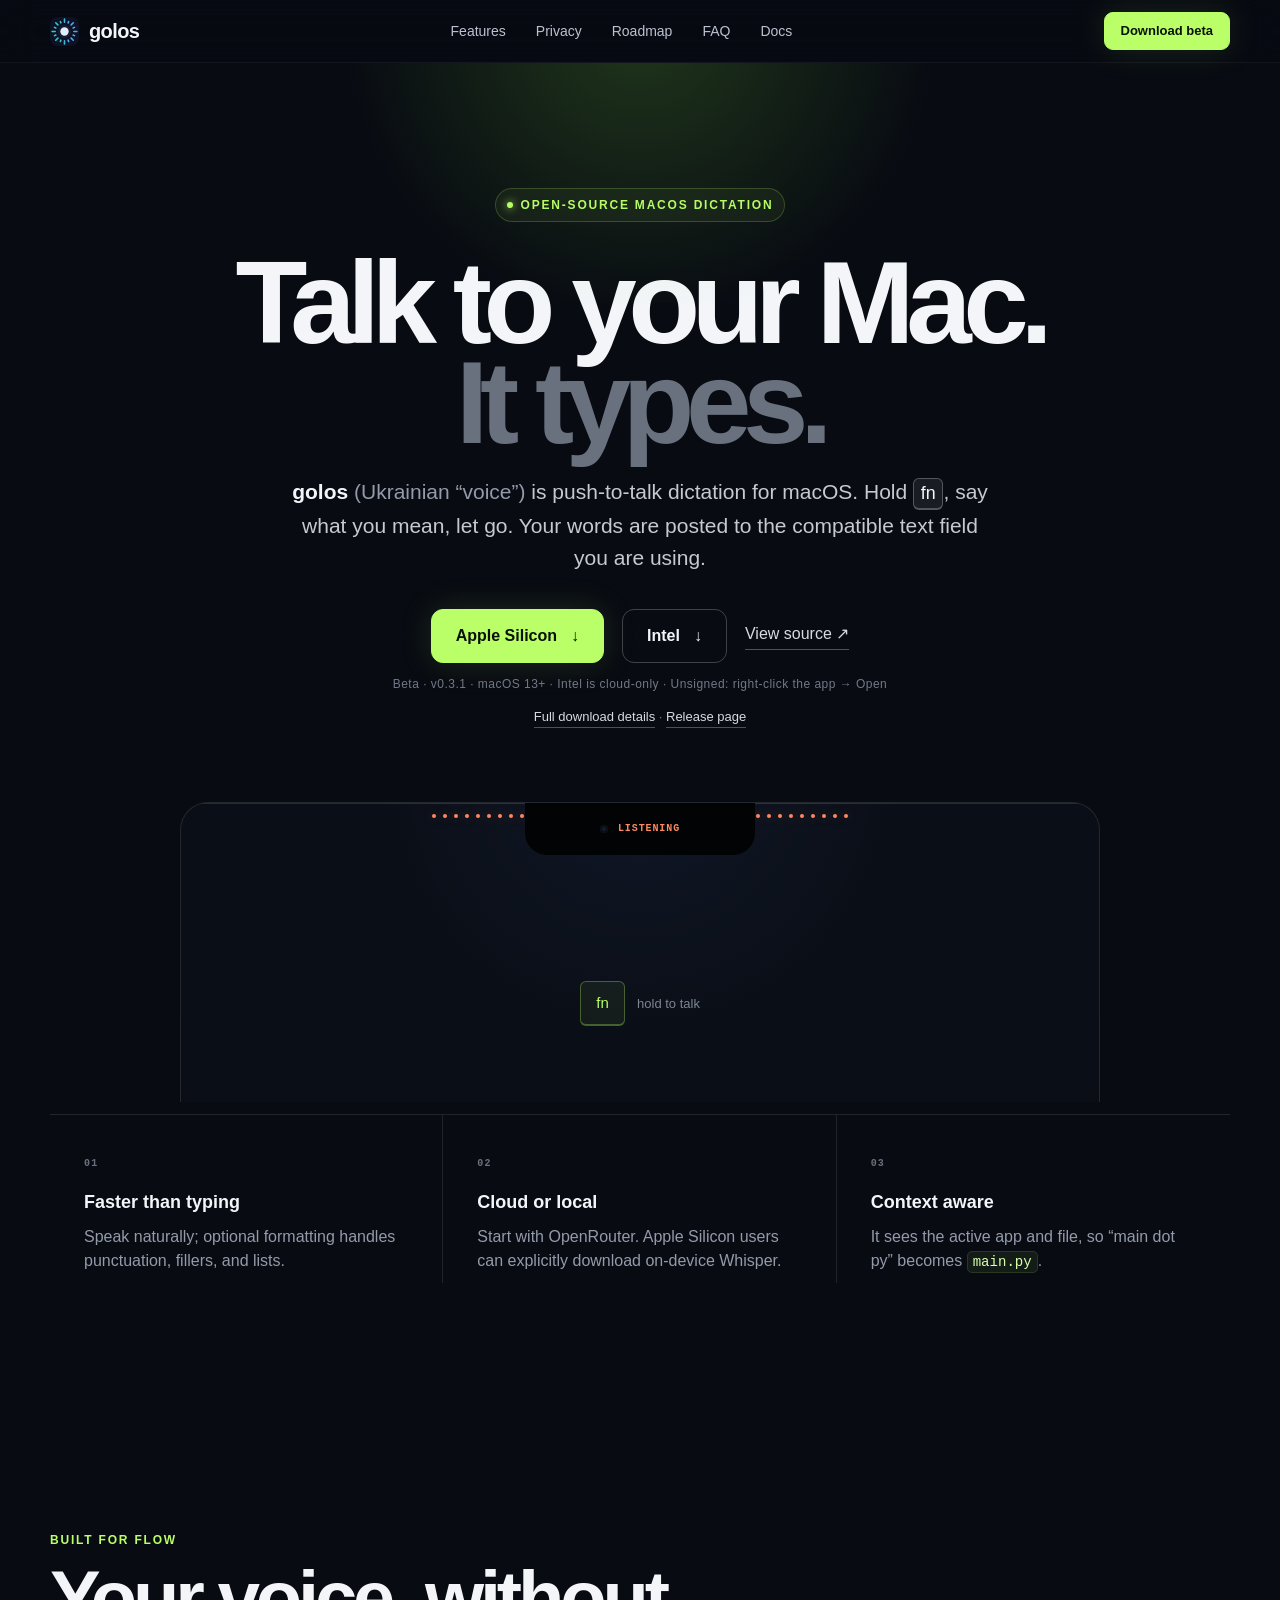
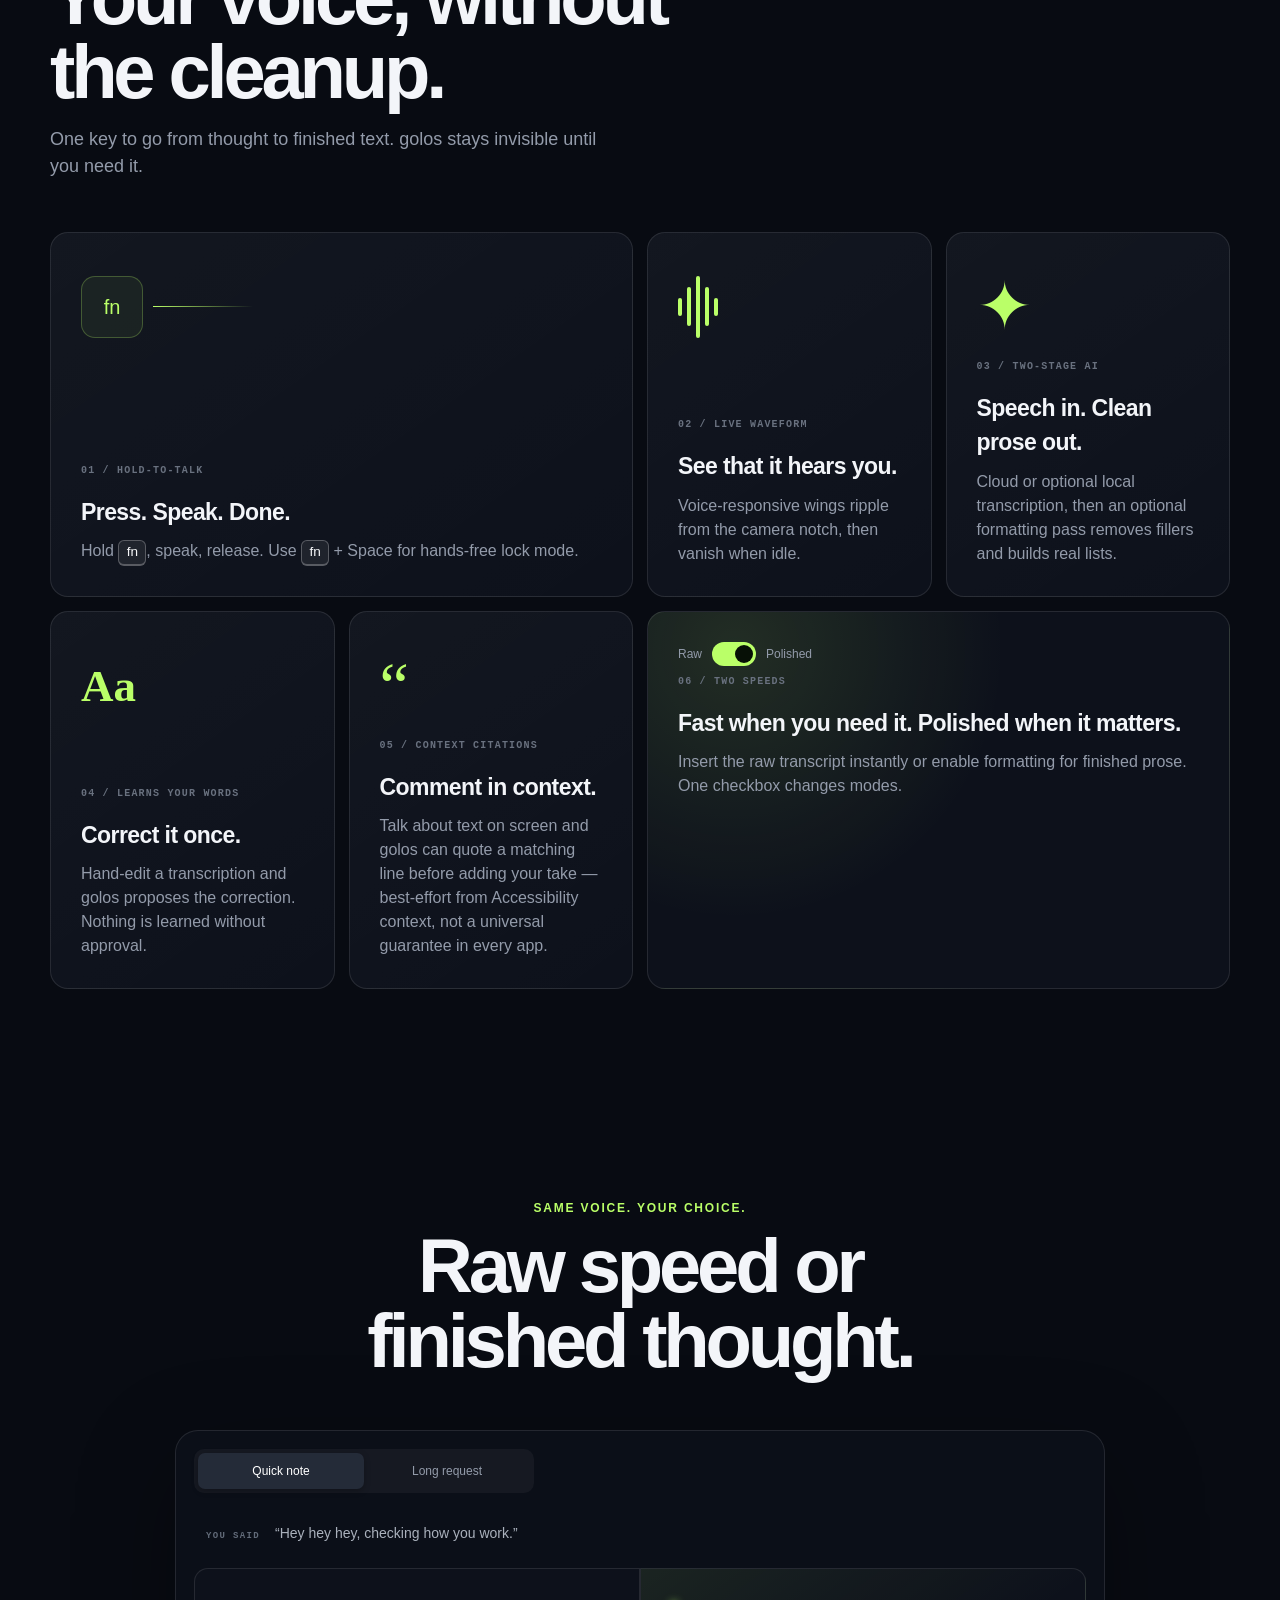
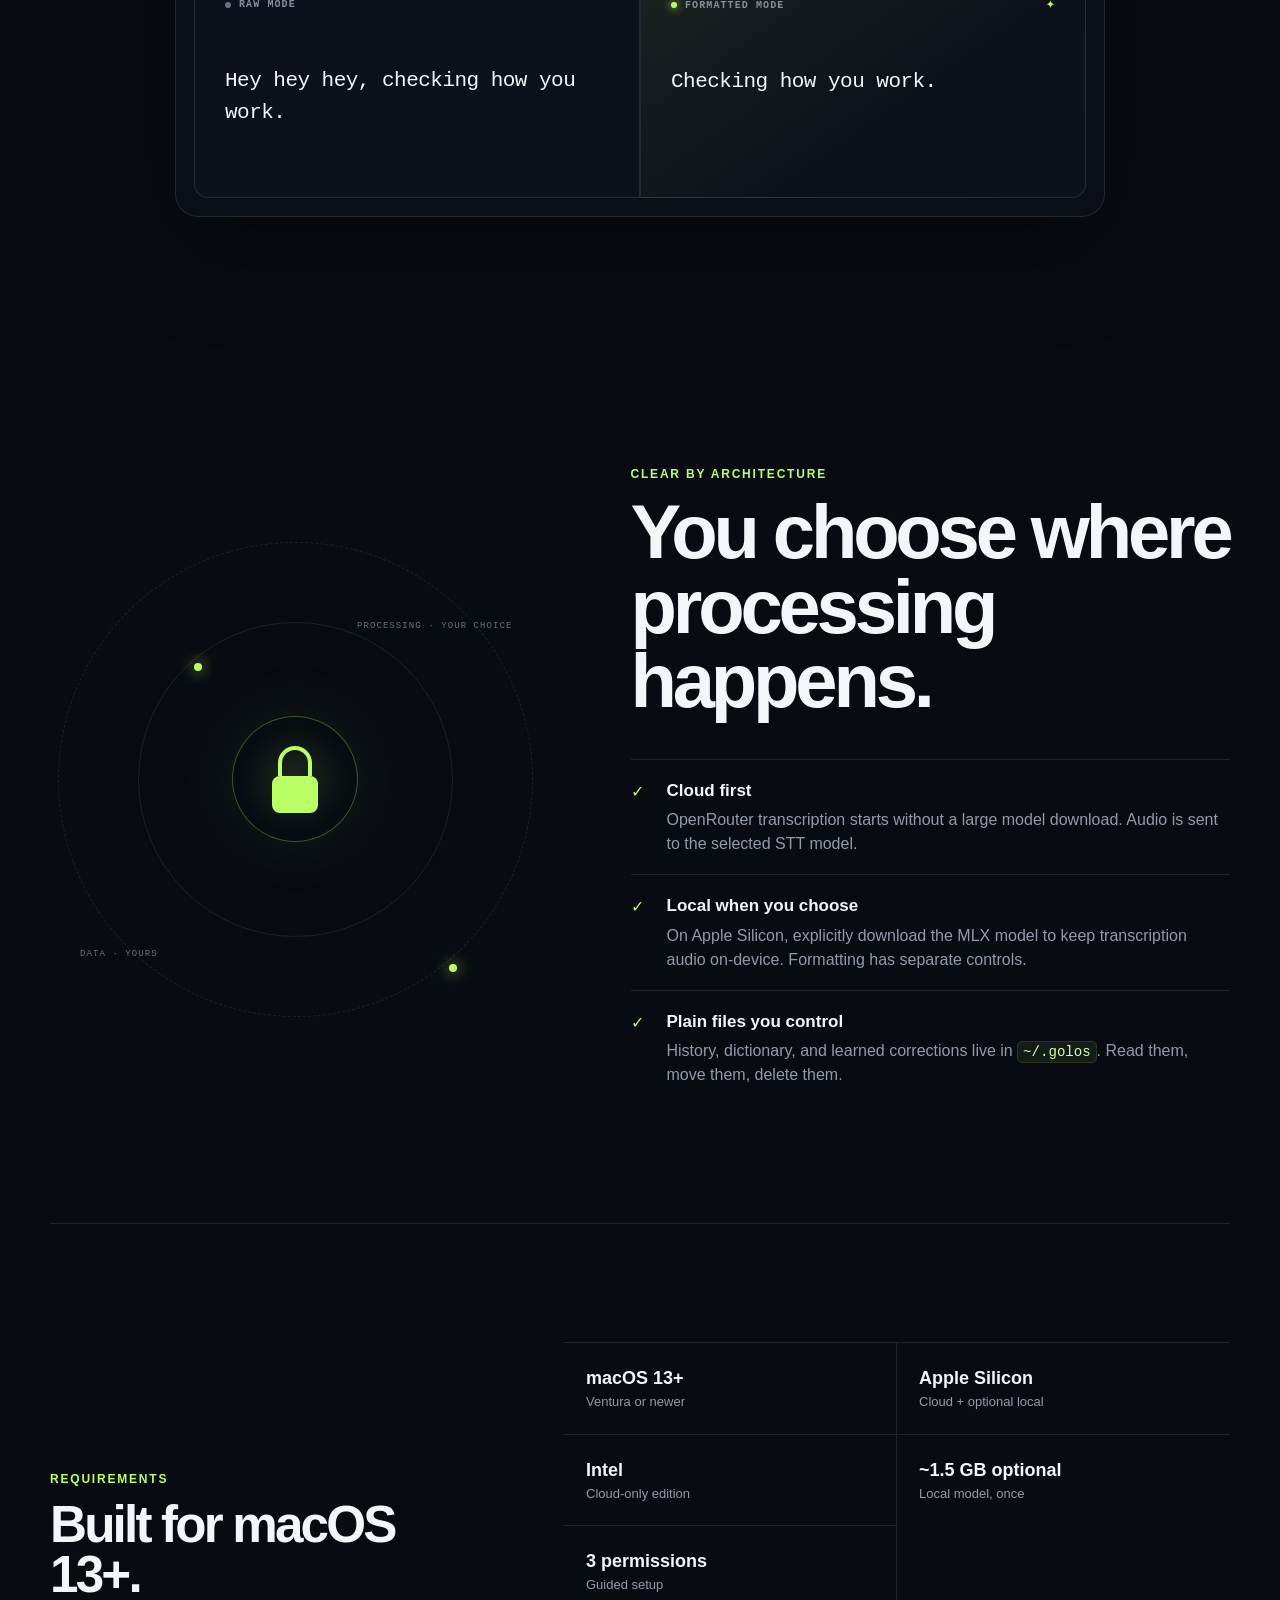
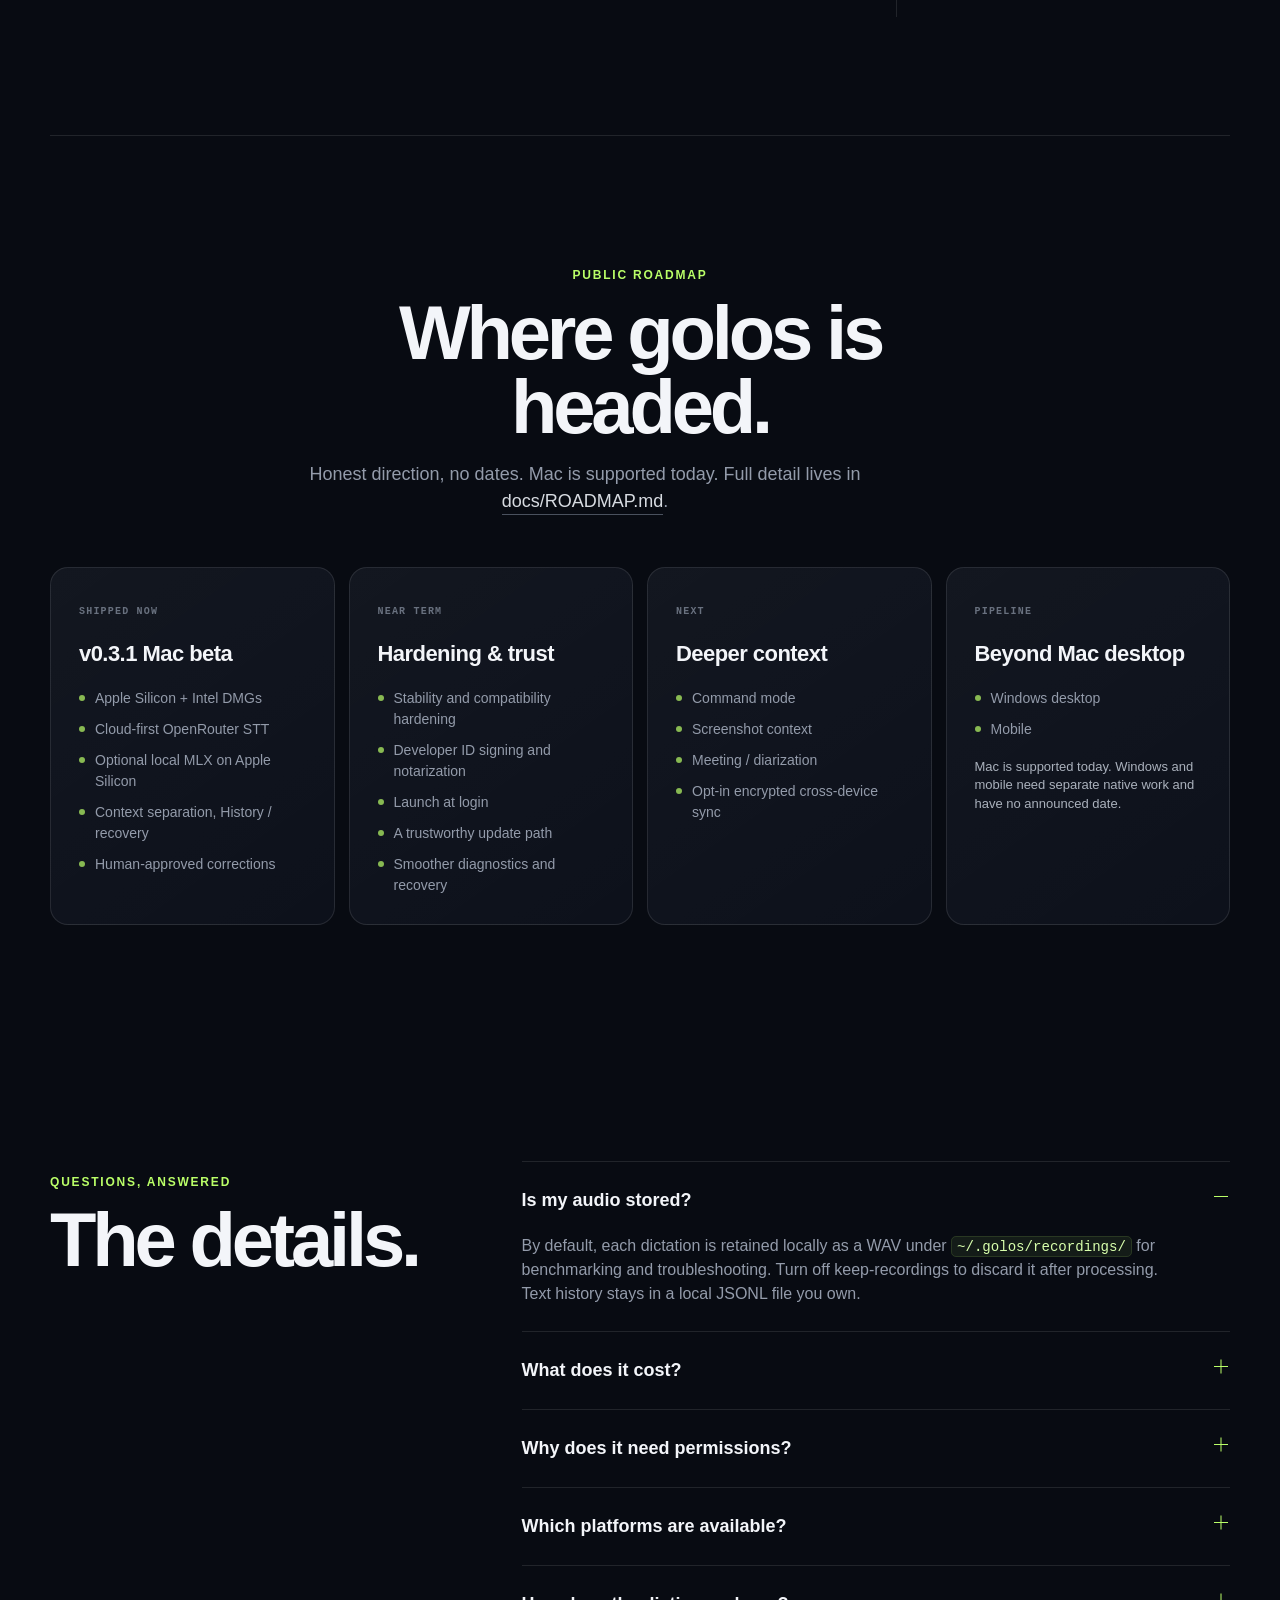
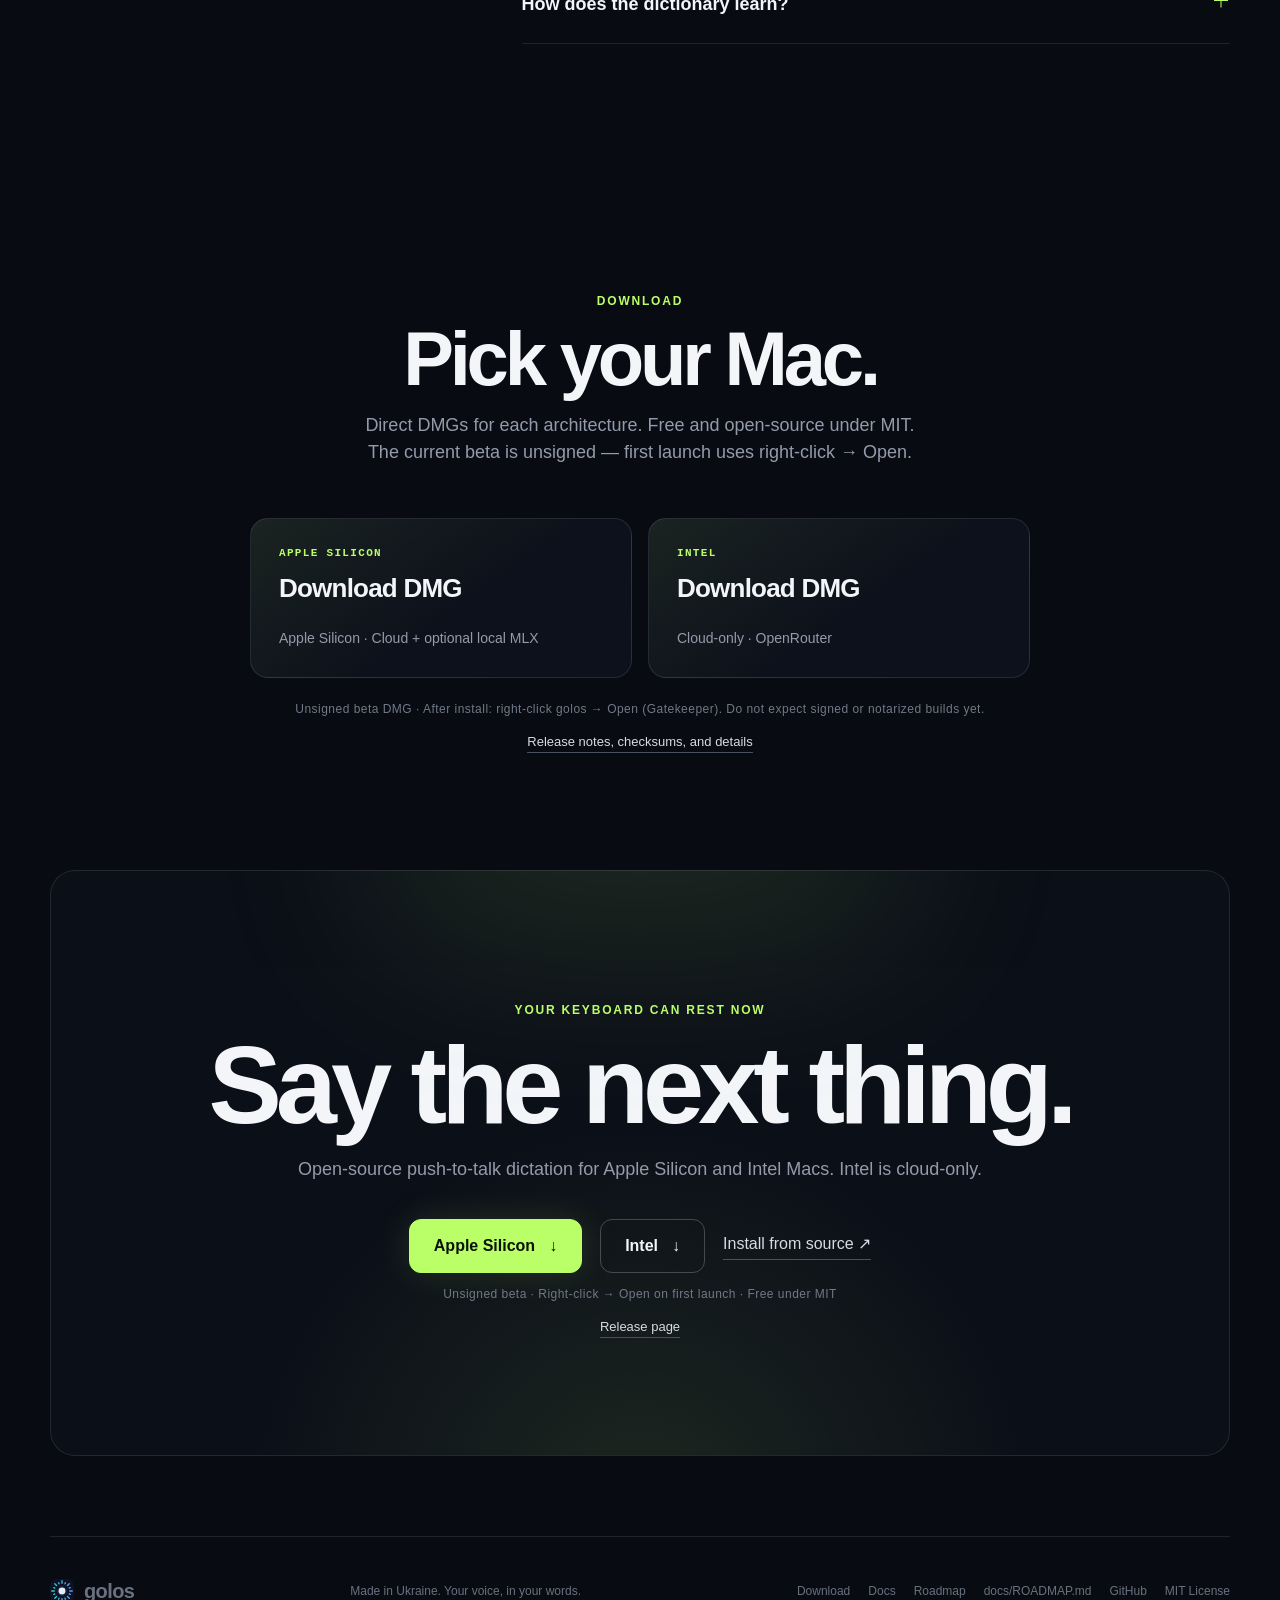
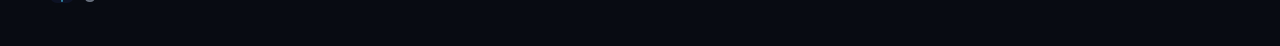
==== commit 3fcdaf39: "docs: qualify insertion and provider claims" ====
--- a/site/index.html
+++ b/site/index.html
@@ -3,7 +3,7 @@
 <head>
   <meta charset="utf-8">
   <meta name="viewport" content="width=device-width, initial-scale=1">
-  <meta name="description" content="golos is open-source push-to-talk dictation for macOS. Hold fn, speak, and release to type into any app.">
+  <meta name="description" content="golos is open-source push-to-talk dictation for macOS. Hold fn, speak, and release to type into compatible Mac text fields.">
   <meta name="theme-color" content="#080b12">
   <meta property="og:title" content="golos — Talk to your Mac. It types.">
   <meta property="og:description" content="Open-source push-to-talk dictation for macOS, with cloud or optional local transcription.">
@@ -38,7 +38,7 @@
       <div class="hero-glow" aria-hidden="true"></div>
       <div class="eyebrow"><span class="live-dot"></span> Open-source macOS dictation</div>
       <h1>Talk to your Mac.<br><span>It types.</span></h1>
-      <p class="hero-copy"><strong>golos</strong> <span class="muted">(Ukrainian “voice”)</span> is push-to-talk dictation for macOS. Hold <kbd>fn</kbd>, say what you mean, let go. Your words land cleanly in whatever app you’re in.</p>
+      <p class="hero-copy"><strong>golos</strong> <span class="muted">(Ukrainian “voice”)</span> is push-to-talk dictation for macOS. Hold <kbd>fn</kbd>, say what you mean, let go. Your words are posted to the compatible text field you are using.</p>
       <div class="hero-actions arch-actions" aria-label="Choose Mac architecture">
         <a class="button" href="https://github.com/Dopomogai/golos/releases/download/v0.3.1/golos-0.3.1-apple-silicon.dmg">Apple Silicon <span aria-hidden="true">↓</span></a>
         <a class="button button-secondary" href="https://github.com/Dopomogai/golos/releases/download/v0.3.1/golos-0.3.1-intel.dmg">Intel <span aria-hidden="true">↓</span></a>
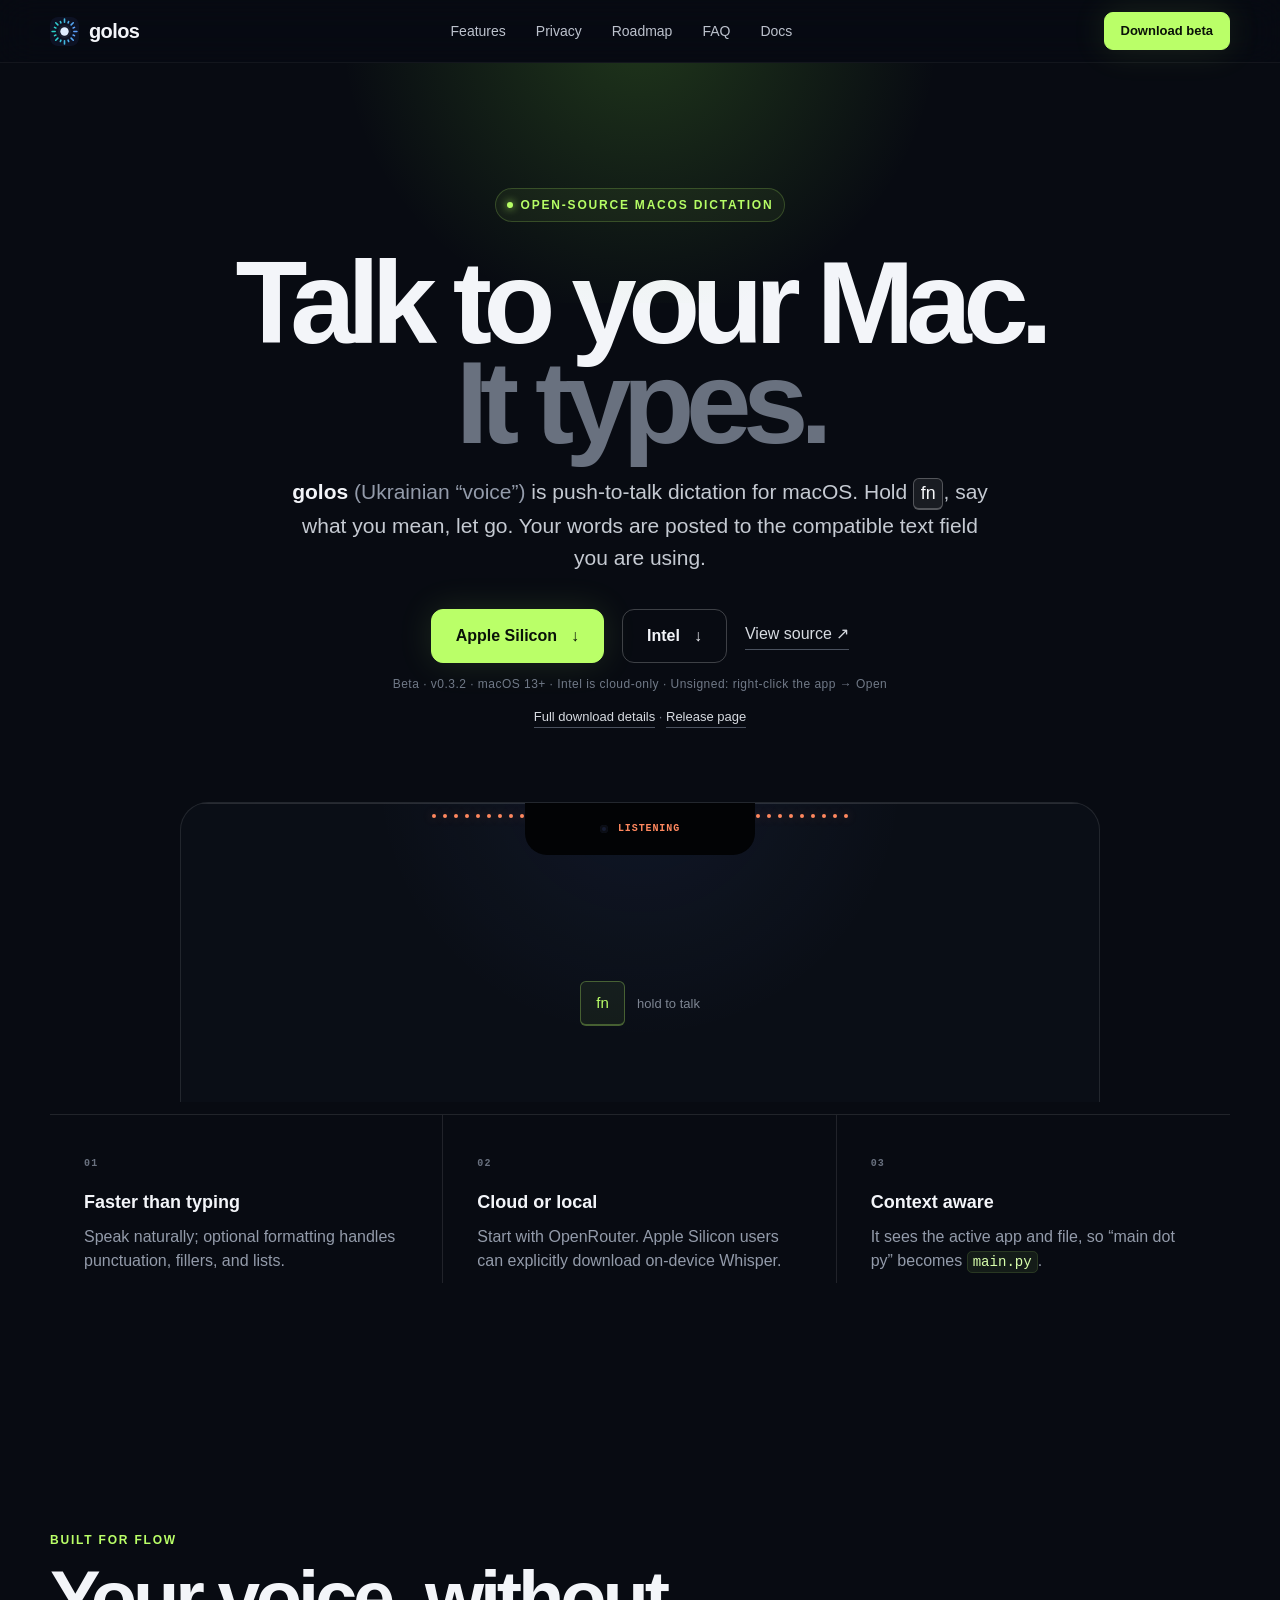
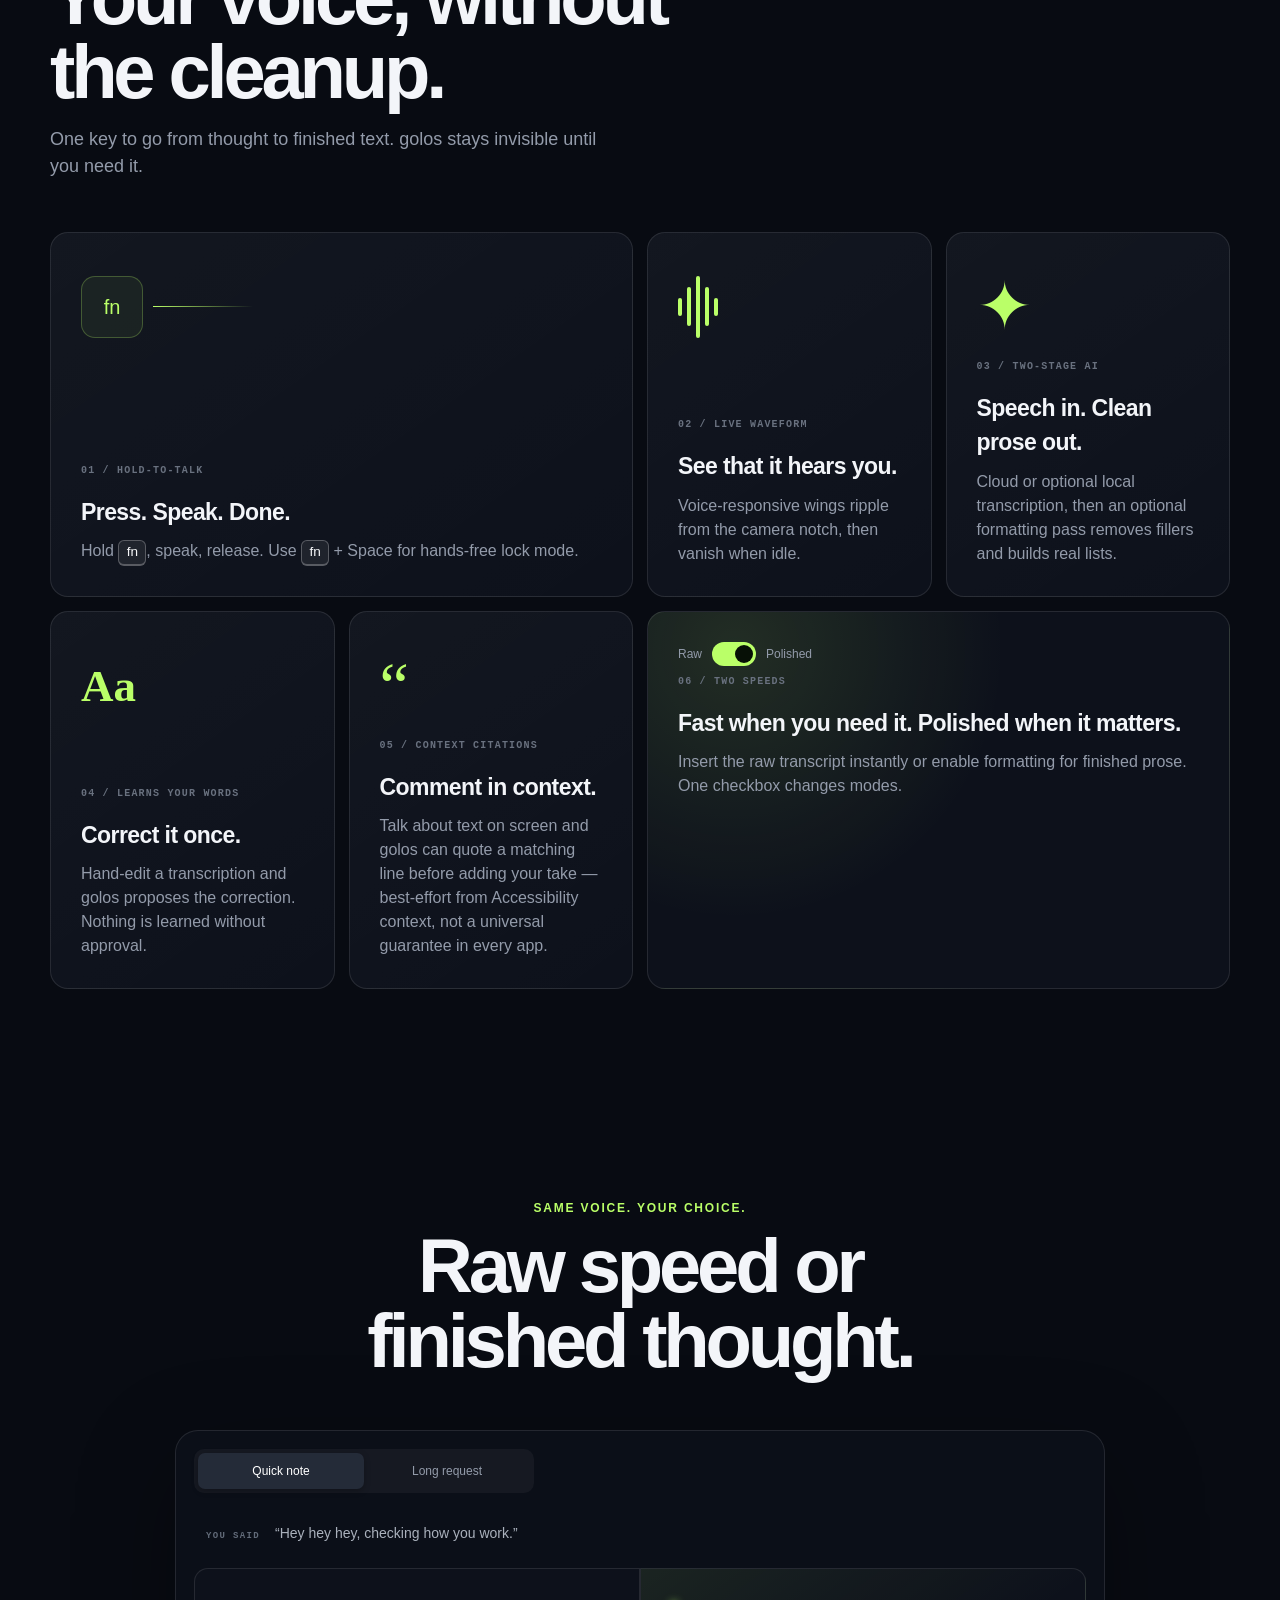
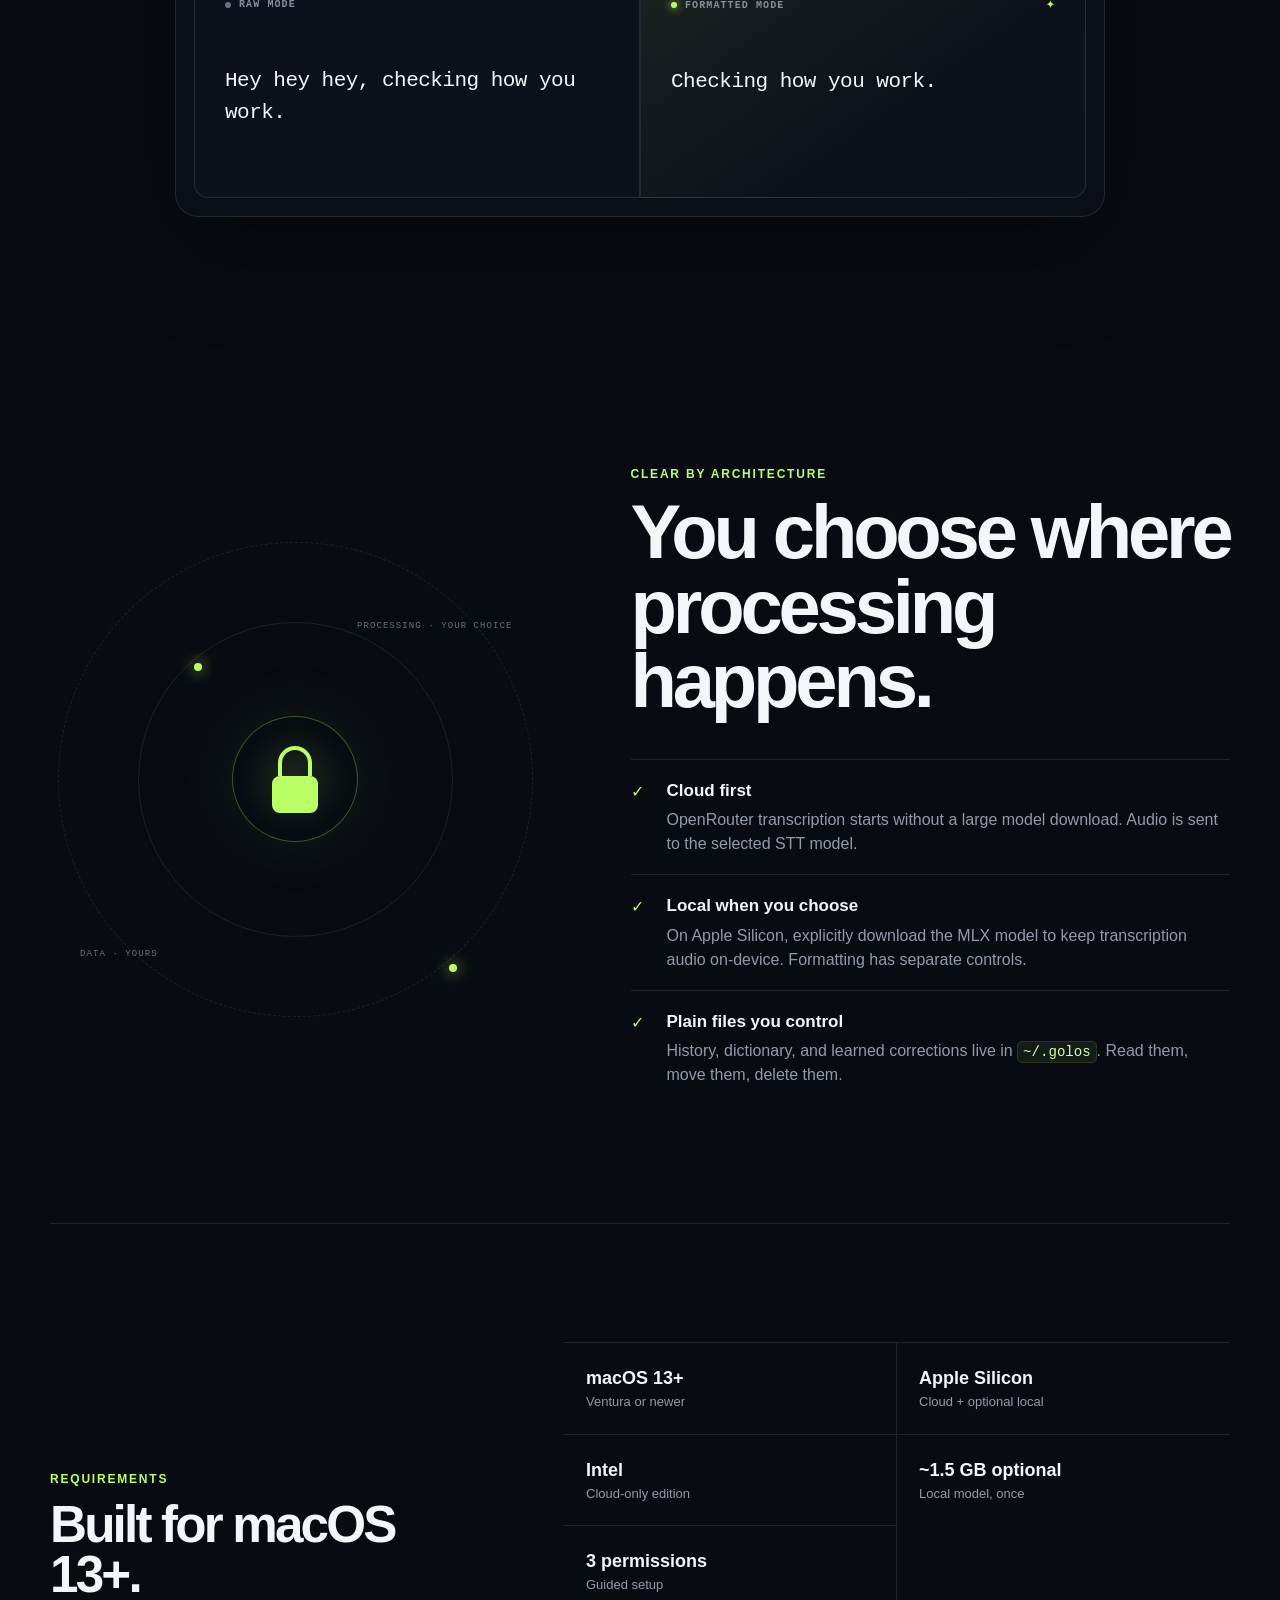
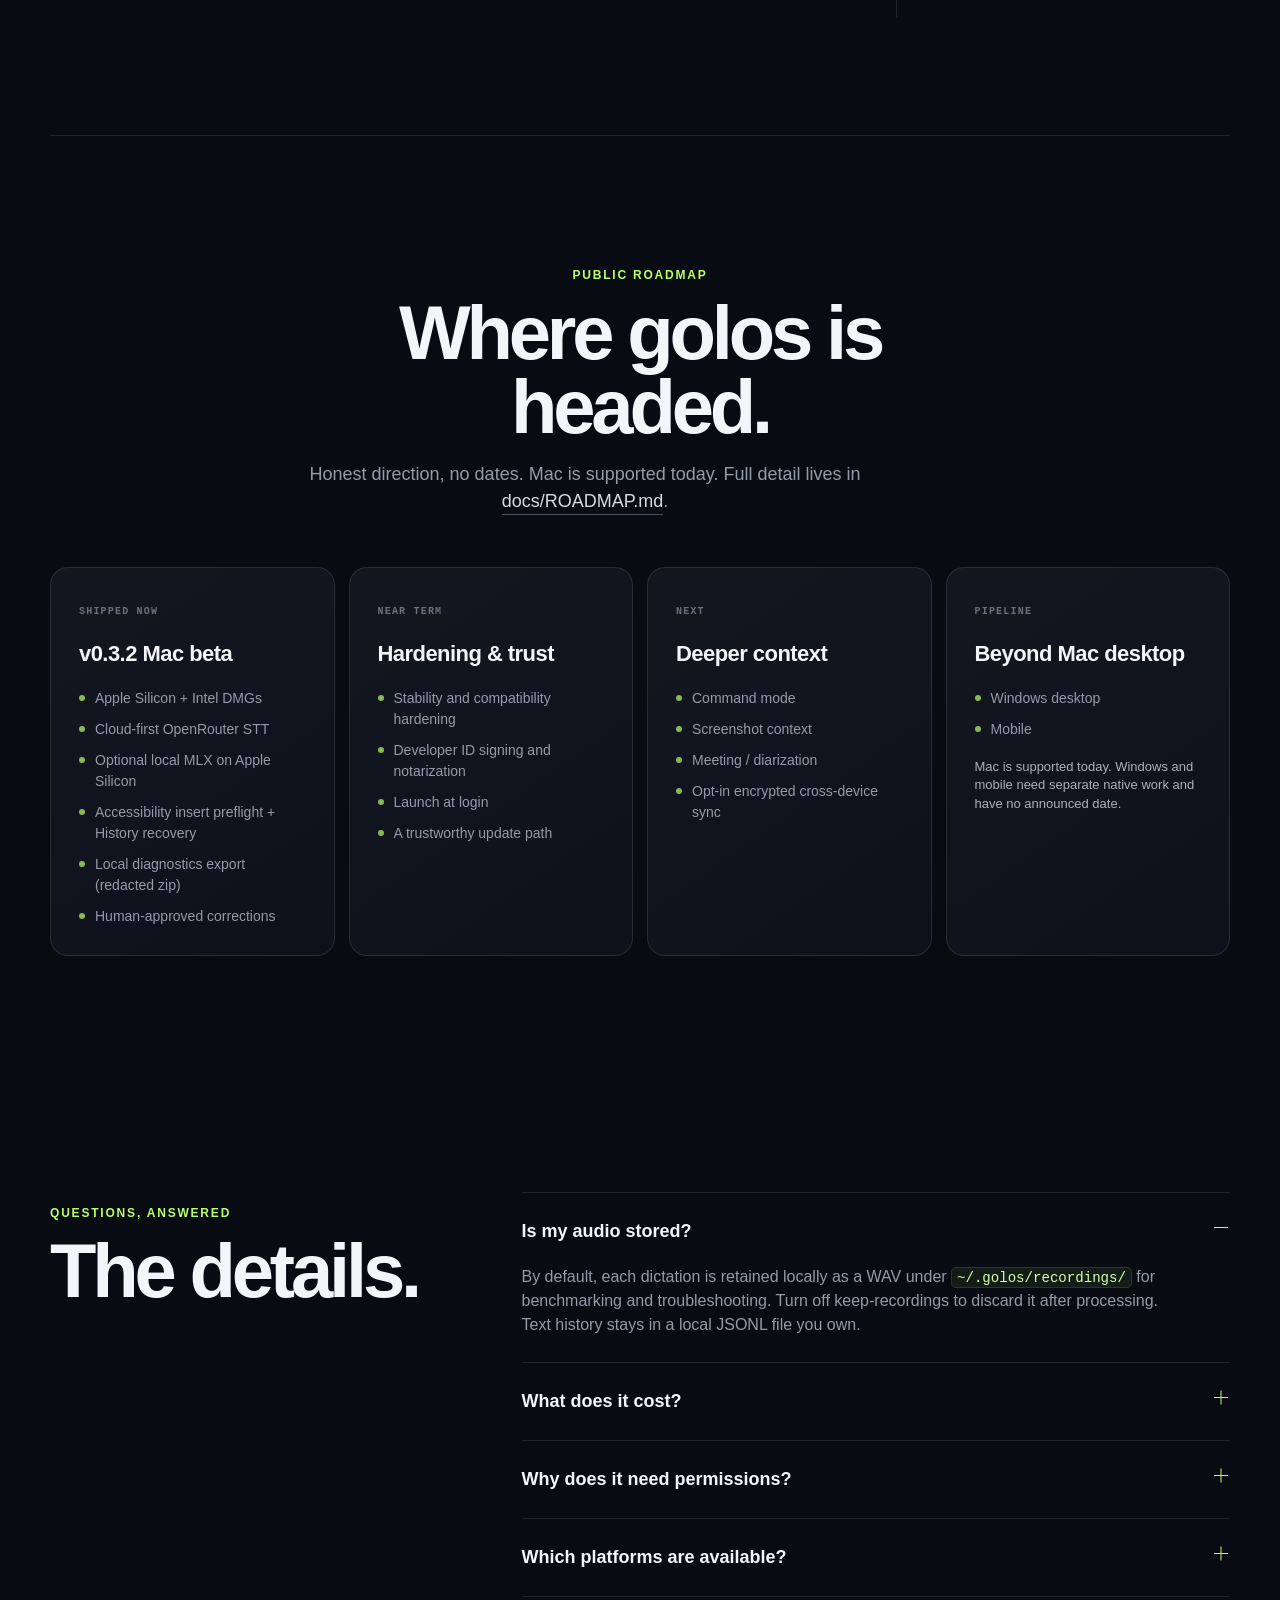
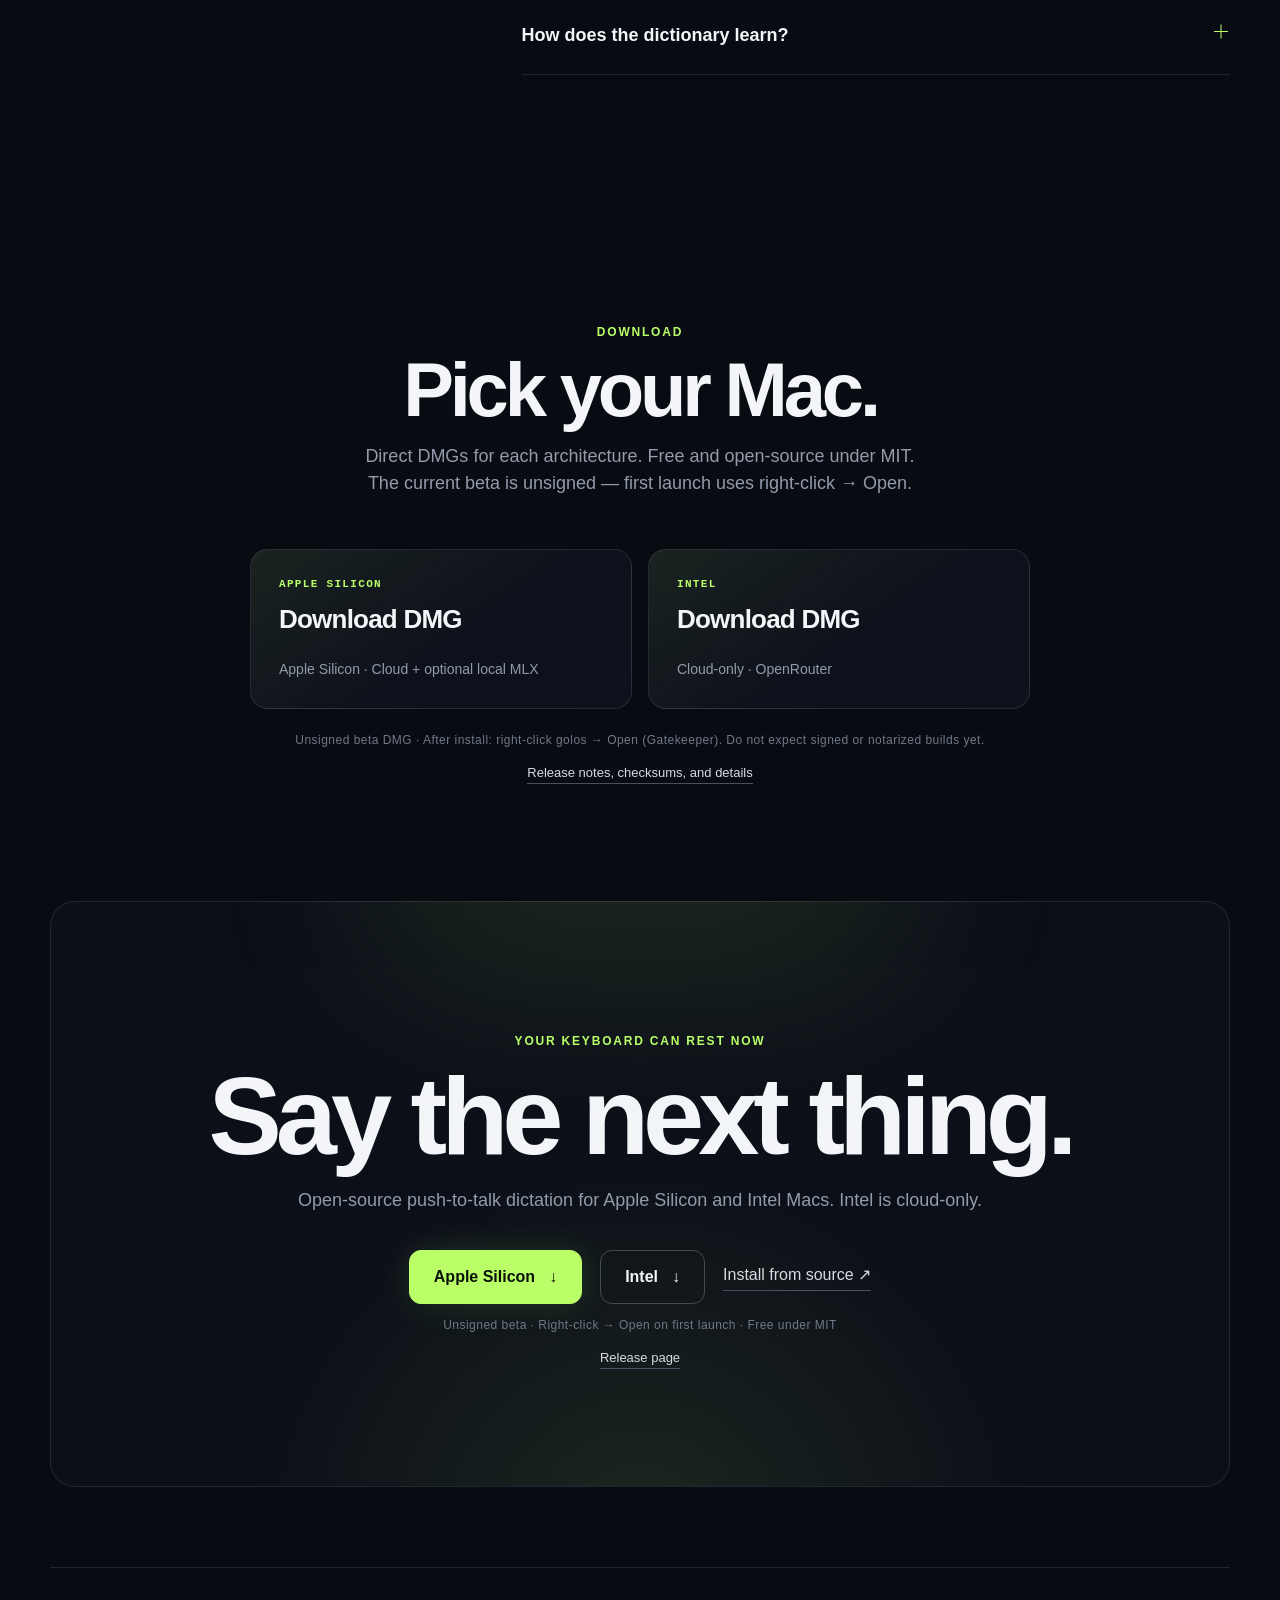
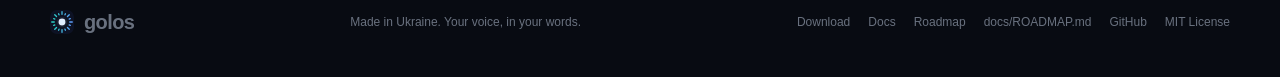
==== commit 7ddbfe2b: "docs(site): publish v0.3.2 labels, diagnostics, and permissions guidance Bump public DMG links and r" ====
--- a/site/index.html
+++ b/site/index.html
@@ -40,11 +40,11 @@
       <h1>Talk to your Mac.<br><span>It types.</span></h1>
       <p class="hero-copy"><strong>golos</strong> <span class="muted">(Ukrainian “voice”)</span> is push-to-talk dictation for macOS. Hold <kbd>fn</kbd>, say what you mean, let go. Your words are posted to the compatible text field you are using.</p>
       <div class="hero-actions arch-actions" aria-label="Choose Mac architecture">
-        <a class="button" href="https://github.com/Dopomogai/golos/releases/download/v0.3.1/golos-0.3.1-apple-silicon.dmg">Apple Silicon <span aria-hidden="true">↓</span></a>
-        <a class="button button-secondary" href="https://github.com/Dopomogai/golos/releases/download/v0.3.1/golos-0.3.1-intel.dmg">Intel <span aria-hidden="true">↓</span></a>
+        <a class="button" href="https://github.com/Dopomogai/golos/releases/download/v0.3.2/golos-0.3.2-apple-silicon.dmg">Apple Silicon <span aria-hidden="true">↓</span></a>
+        <a class="button button-secondary" href="https://github.com/Dopomogai/golos/releases/download/v0.3.2/golos-0.3.2-intel.dmg">Intel <span aria-hidden="true">↓</span></a>
         <a class="text-link" href="https://github.com/Dopomogai/golos">View source <span aria-hidden="true">↗</span></a>
       </div>
-      <p class="hero-note">Beta · v0.3.1 · macOS 13+ · Intel is cloud-only · Unsigned: right-click the app → Open</p>
+      <p class="hero-note">Beta · v0.3.2 · macOS 13+ · Intel is cloud-only · Unsigned: right-click the app → Open</p>
       <p class="download-fallback"><a class="text-link" href="#download">Full download details</a> · <a class="text-link" href="https://github.com/Dopomogai/golos/releases/latest">Release page</a></p>
 
       <div class="notch-demo" aria-label="Animation of the golos recording waveform">
@@ -175,12 +175,13 @@
       <div class="roadmap-grid">
         <article class="roadmap-card">
           <p class="card-index">Shipped now</p>
-          <h3>v0.3.1 Mac beta</h3>
+          <h3>v0.3.2 Mac beta</h3>
           <ul>
             <li>Apple Silicon + Intel DMGs</li>
             <li>Cloud-first OpenRouter STT</li>
             <li>Optional local MLX on Apple Silicon</li>
-            <li>Context separation, History / recovery</li>
+            <li>Accessibility insert preflight + History recovery</li>
+            <li>Local diagnostics export (redacted zip)</li>
             <li>Human-approved corrections</li>
           </ul>
         </article>
@@ -192,7 +193,6 @@
             <li>Developer ID signing and notarization</li>
             <li>Launch at login</li>
             <li>A trustworthy update path</li>
-            <li>Smoother diagnostics and recovery</li>
           </ul>
         </article>
         <article class="roadmap-card">
@@ -222,7 +222,7 @@
       <div class="accordion">
         <details open><summary>Is my audio stored?<span></span></summary><p>By default, each dictation is retained locally as a WAV under <code>~/.golos/recordings/</code> for benchmarking and troubleshooting. Turn off keep-recordings to discard it after processing. Text history stays in a local JSONL file you own.</p></details>
         <details><summary>What does it cost?<span></span></summary><p>golos is free and open-source. Local speech-to-text costs nothing. Optional cloud transcription and formatting are provider-billed and vary by model and usage; the built-in benchmark lets you compare supported models using your own voice.</p></details>
-        <details><summary>Why does it need permissions?<span></span></summary><p>Microphone lets golos hear you, Input Monitoring sees the global <kbd>fn</kbd> key, and Accessibility inserts text and reads permitted context. Without Accessibility it can still transcribe, but cannot paste for you.</p></details>
+        <details><summary>Why does it need permissions?<span></span></summary><p>Microphone lets golos hear you, Input Monitoring sees the global <kbd>fn</kbd> key, and Accessibility inserts text and reads permitted context. Without Accessibility, golos still transcribes and saves the result in History, but skips posting synthetic keys (preflight) so you do not get a false success flash. Replacing an unsigned build may require regranting permissions; after granting Input Monitoring, relaunch the app.</p></details>
         <details><summary>Which platforms are available?<span></span></summary><p>macOS is supported today (Apple Silicon and Intel). Windows desktop and mobile are in the pipeline; they require separate native work and have no announced date.</p></details>
         <details><summary>How does the dictionary learn?<span></span></summary><p>When you edit inserted text, golos notices the near-match and suggests a correction. Promote it to your dictionary with a single confirmation or dismiss it. Nothing is learned without your approval.</p></details>
       </div>
@@ -235,12 +235,12 @@
         <p>Direct DMGs for each architecture. Free and open-source under MIT. The current beta is unsigned — first launch uses right-click → Open.</p>
       </div>
       <div class="download-grid">
-        <a class="download-card" href="https://github.com/Dopomogai/golos/releases/download/v0.3.1/golos-0.3.1-apple-silicon.dmg">
+        <a class="download-card" href="https://github.com/Dopomogai/golos/releases/download/v0.3.2/golos-0.3.2-apple-silicon.dmg">
           <span class="download-arch">Apple Silicon</span>
           <strong>Download DMG</strong>
           <span class="download-meta">Apple Silicon · Cloud + optional local MLX</span>
         </a>
-        <a class="download-card" href="https://github.com/Dopomogai/golos/releases/download/v0.3.1/golos-0.3.1-intel.dmg">
+        <a class="download-card" href="https://github.com/Dopomogai/golos/releases/download/v0.3.2/golos-0.3.2-intel.dmg">
           <span class="download-arch">Intel</span>
           <strong>Download DMG</strong>
           <span class="download-meta">Cloud-only · OpenRouter</span>
@@ -256,8 +256,8 @@
       <h2>Say the next thing.</h2>
       <p>Open-source push-to-talk dictation for Apple Silicon and Intel Macs. Intel is cloud-only.</p>
       <div class="hero-actions arch-actions" aria-label="Download by architecture">
-        <a class="button" href="https://github.com/Dopomogai/golos/releases/download/v0.3.1/golos-0.3.1-apple-silicon.dmg">Apple Silicon <span aria-hidden="true">↓</span></a>
-        <a class="button button-secondary" href="https://github.com/Dopomogai/golos/releases/download/v0.3.1/golos-0.3.1-intel.dmg">Intel <span aria-hidden="true">↓</span></a>
+        <a class="button" href="https://github.com/Dopomogai/golos/releases/download/v0.3.2/golos-0.3.2-apple-silicon.dmg">Apple Silicon <span aria-hidden="true">↓</span></a>
+        <a class="button button-secondary" href="https://github.com/Dopomogai/golos/releases/download/v0.3.2/golos-0.3.2-intel.dmg">Intel <span aria-hidden="true">↓</span></a>
         <a class="text-link" href="https://github.com/Dopomogai/golos#install-from-source">Install from source <span aria-hidden="true">↗</span></a>
       </div>
       <p class="hero-note">Unsigned beta · Right-click → Open on first launch · Free under MIT</p>
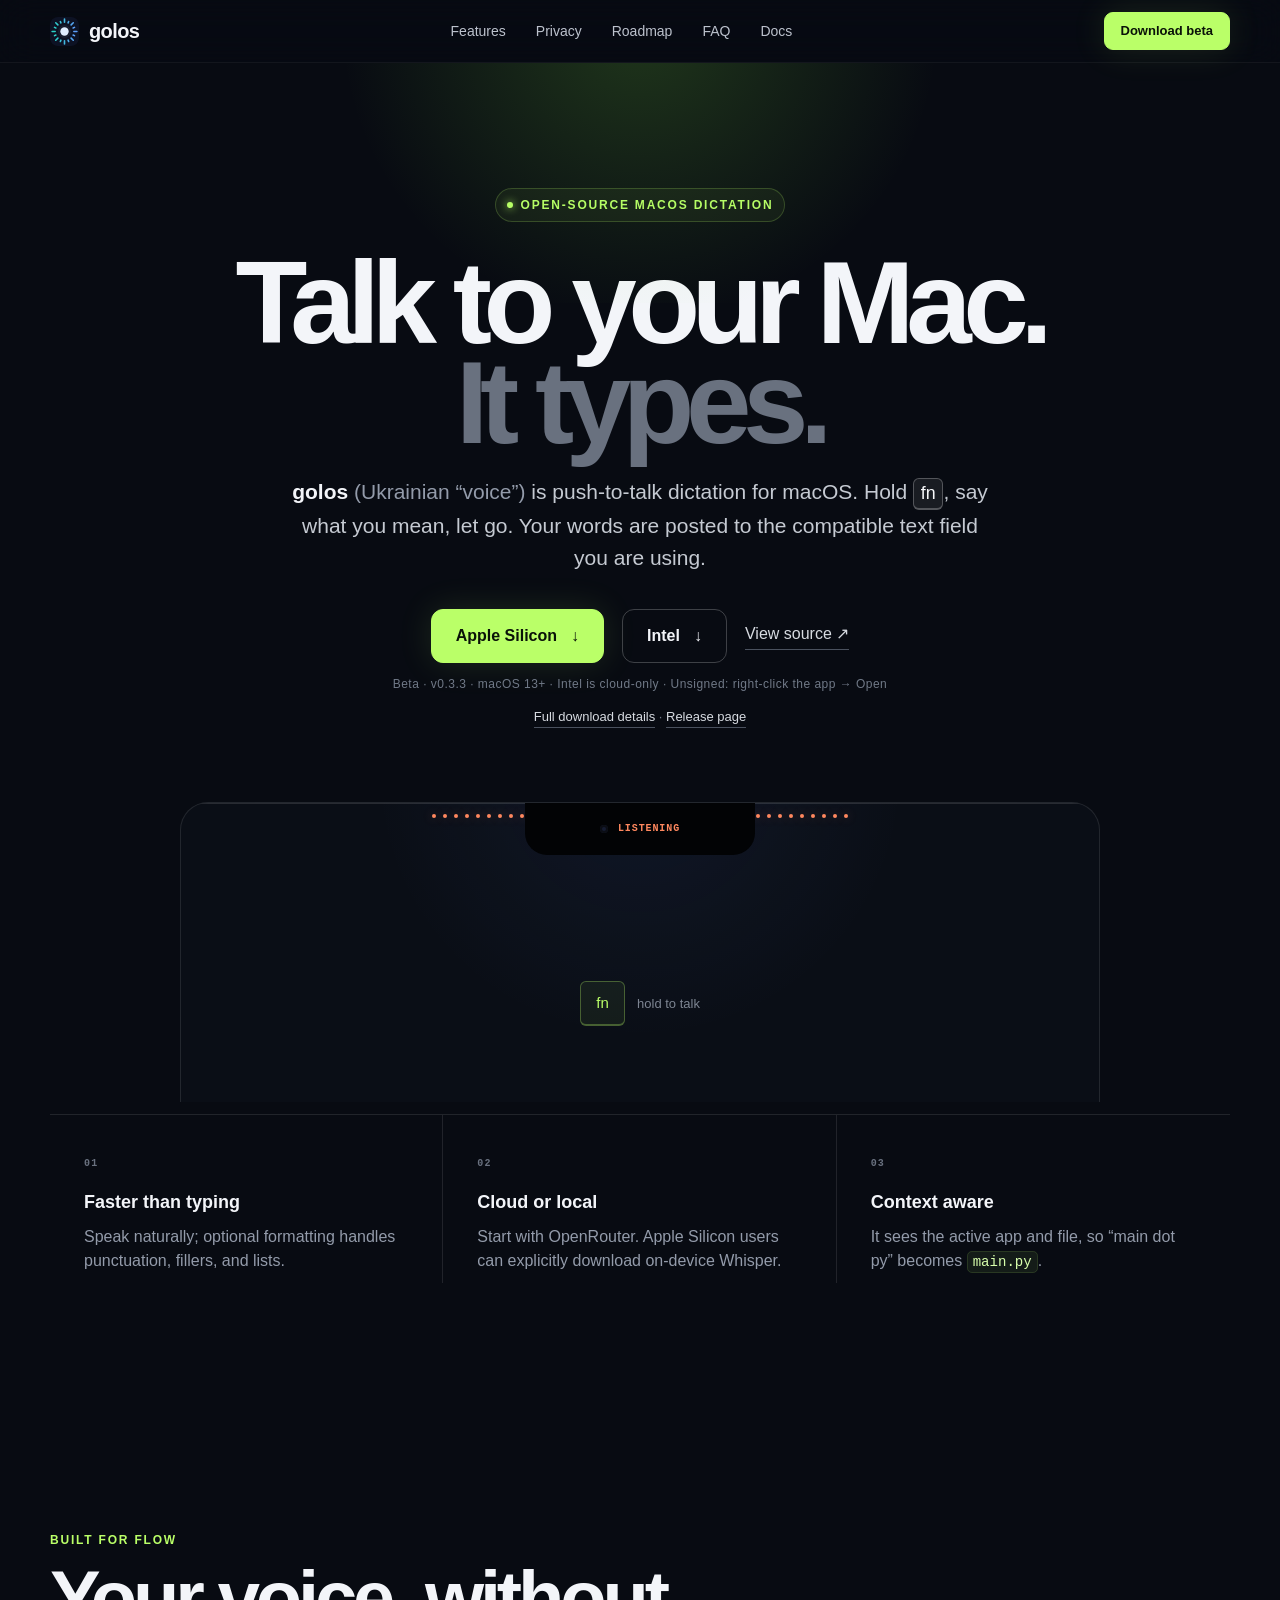
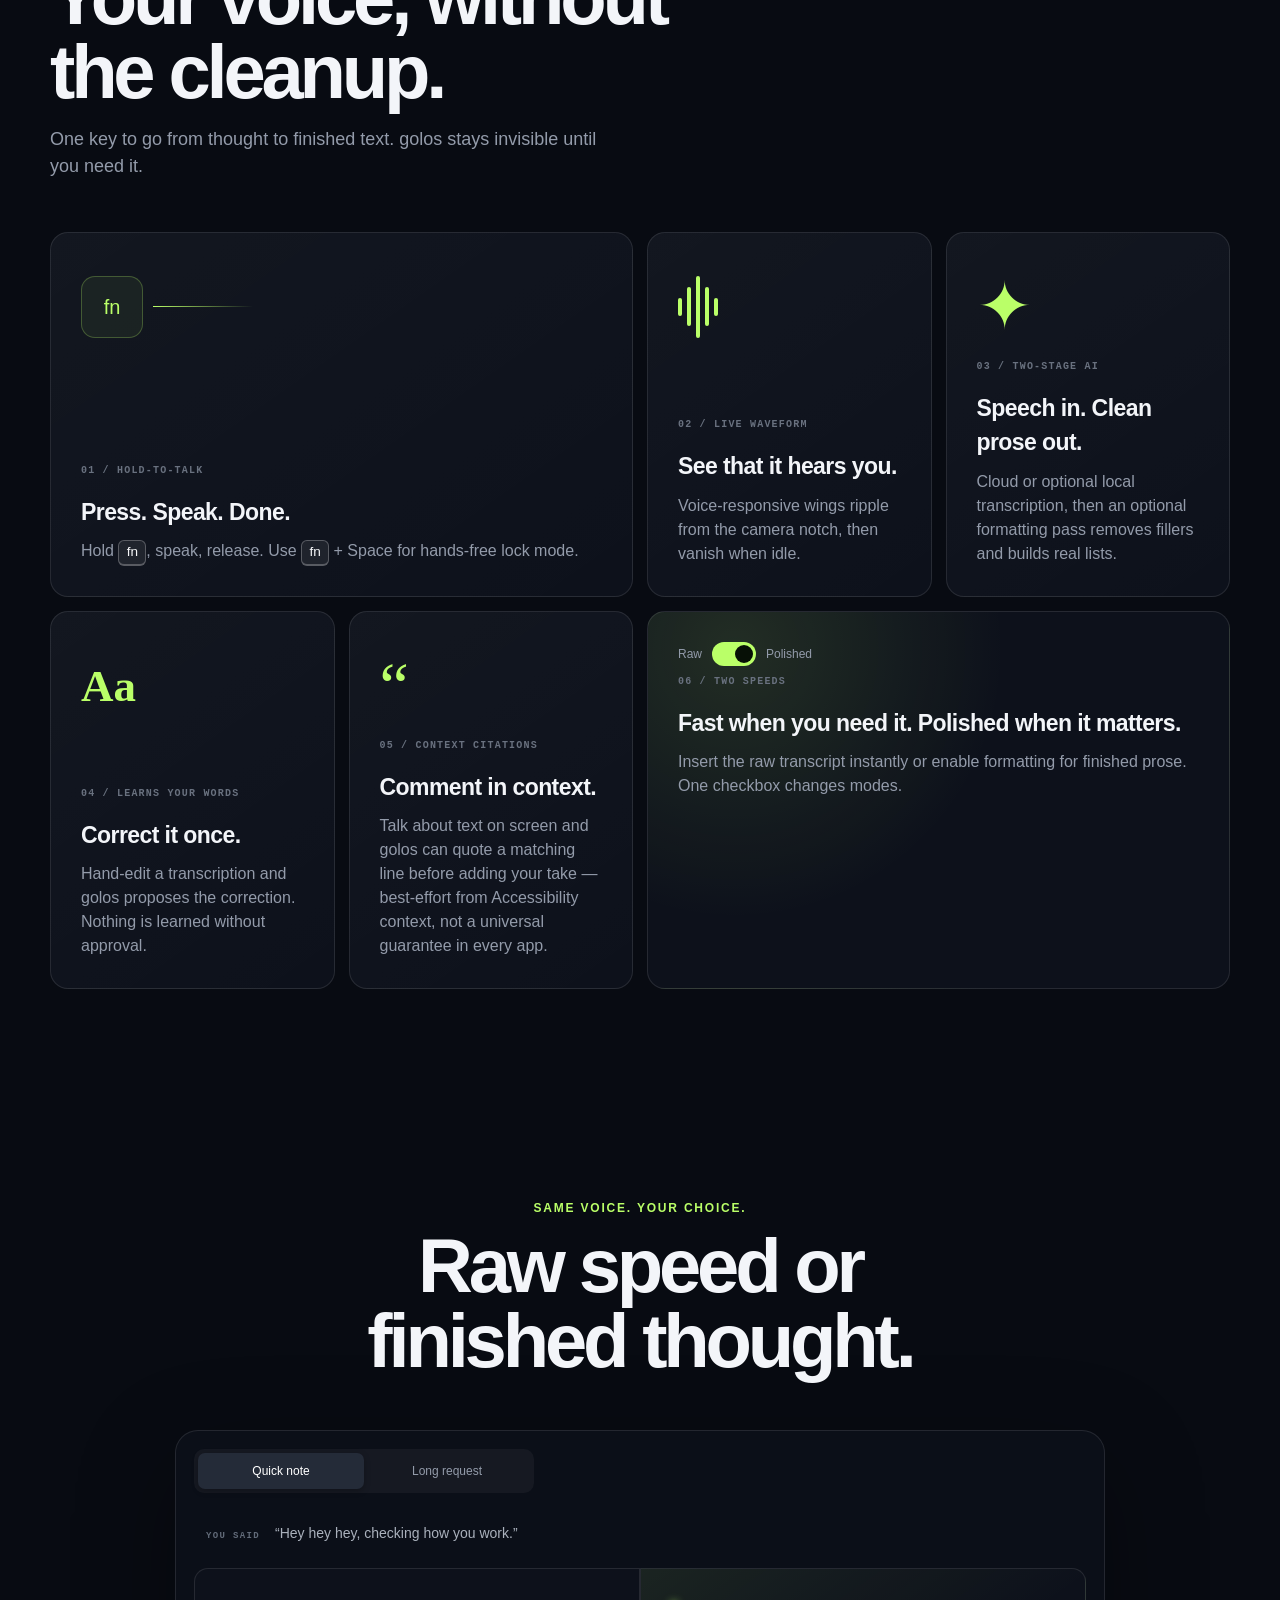
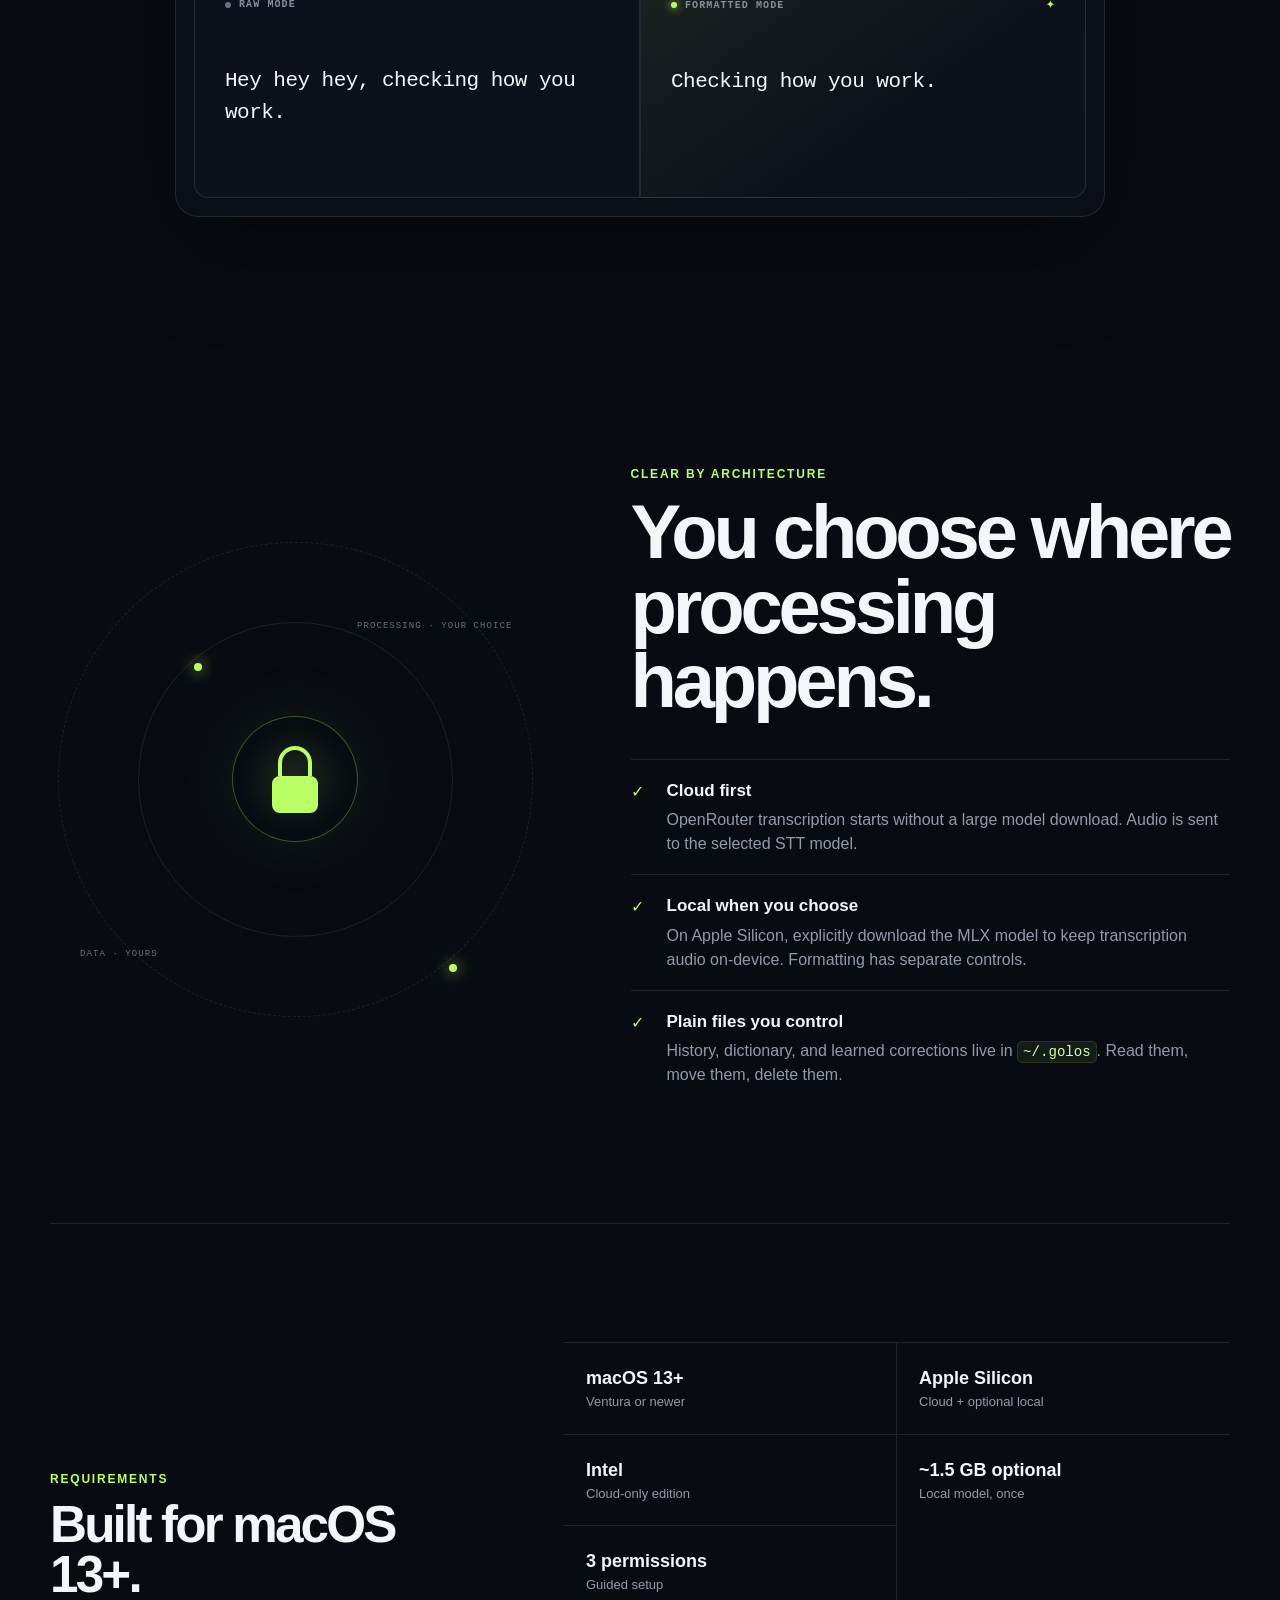
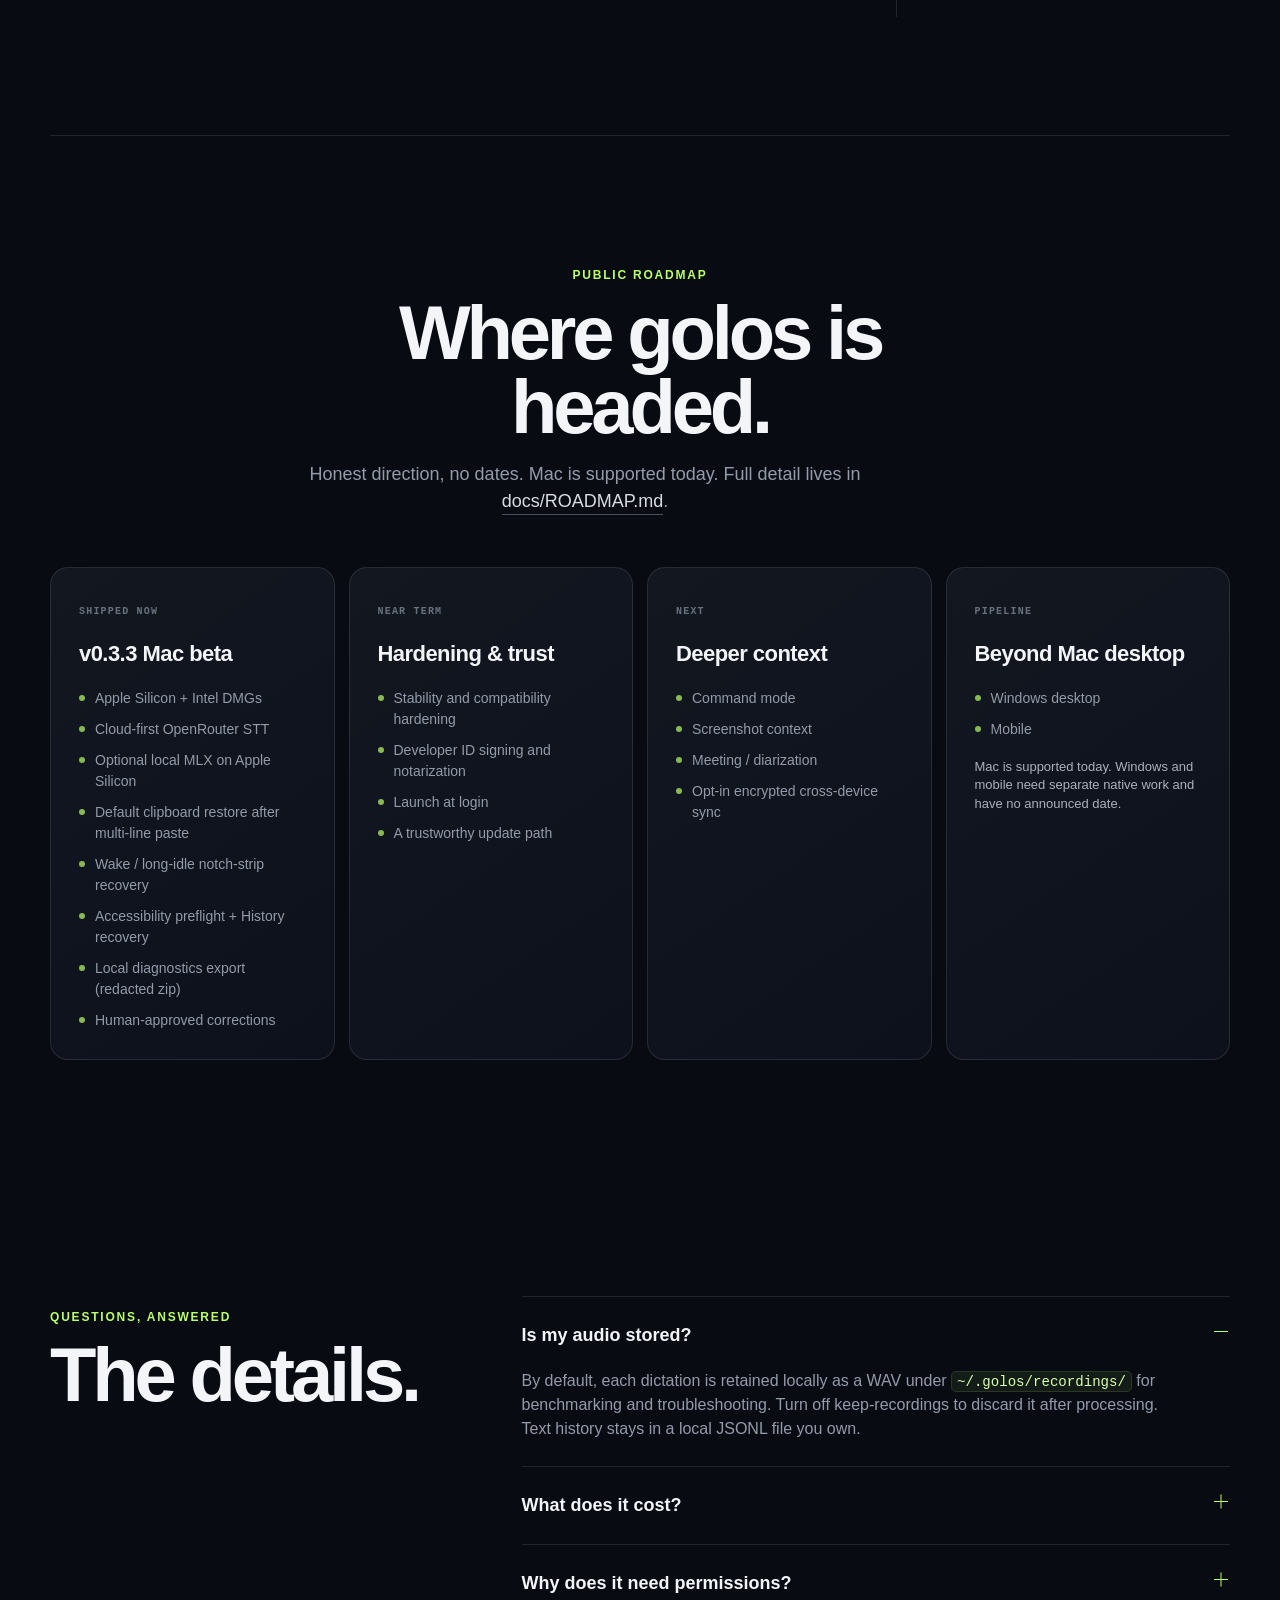
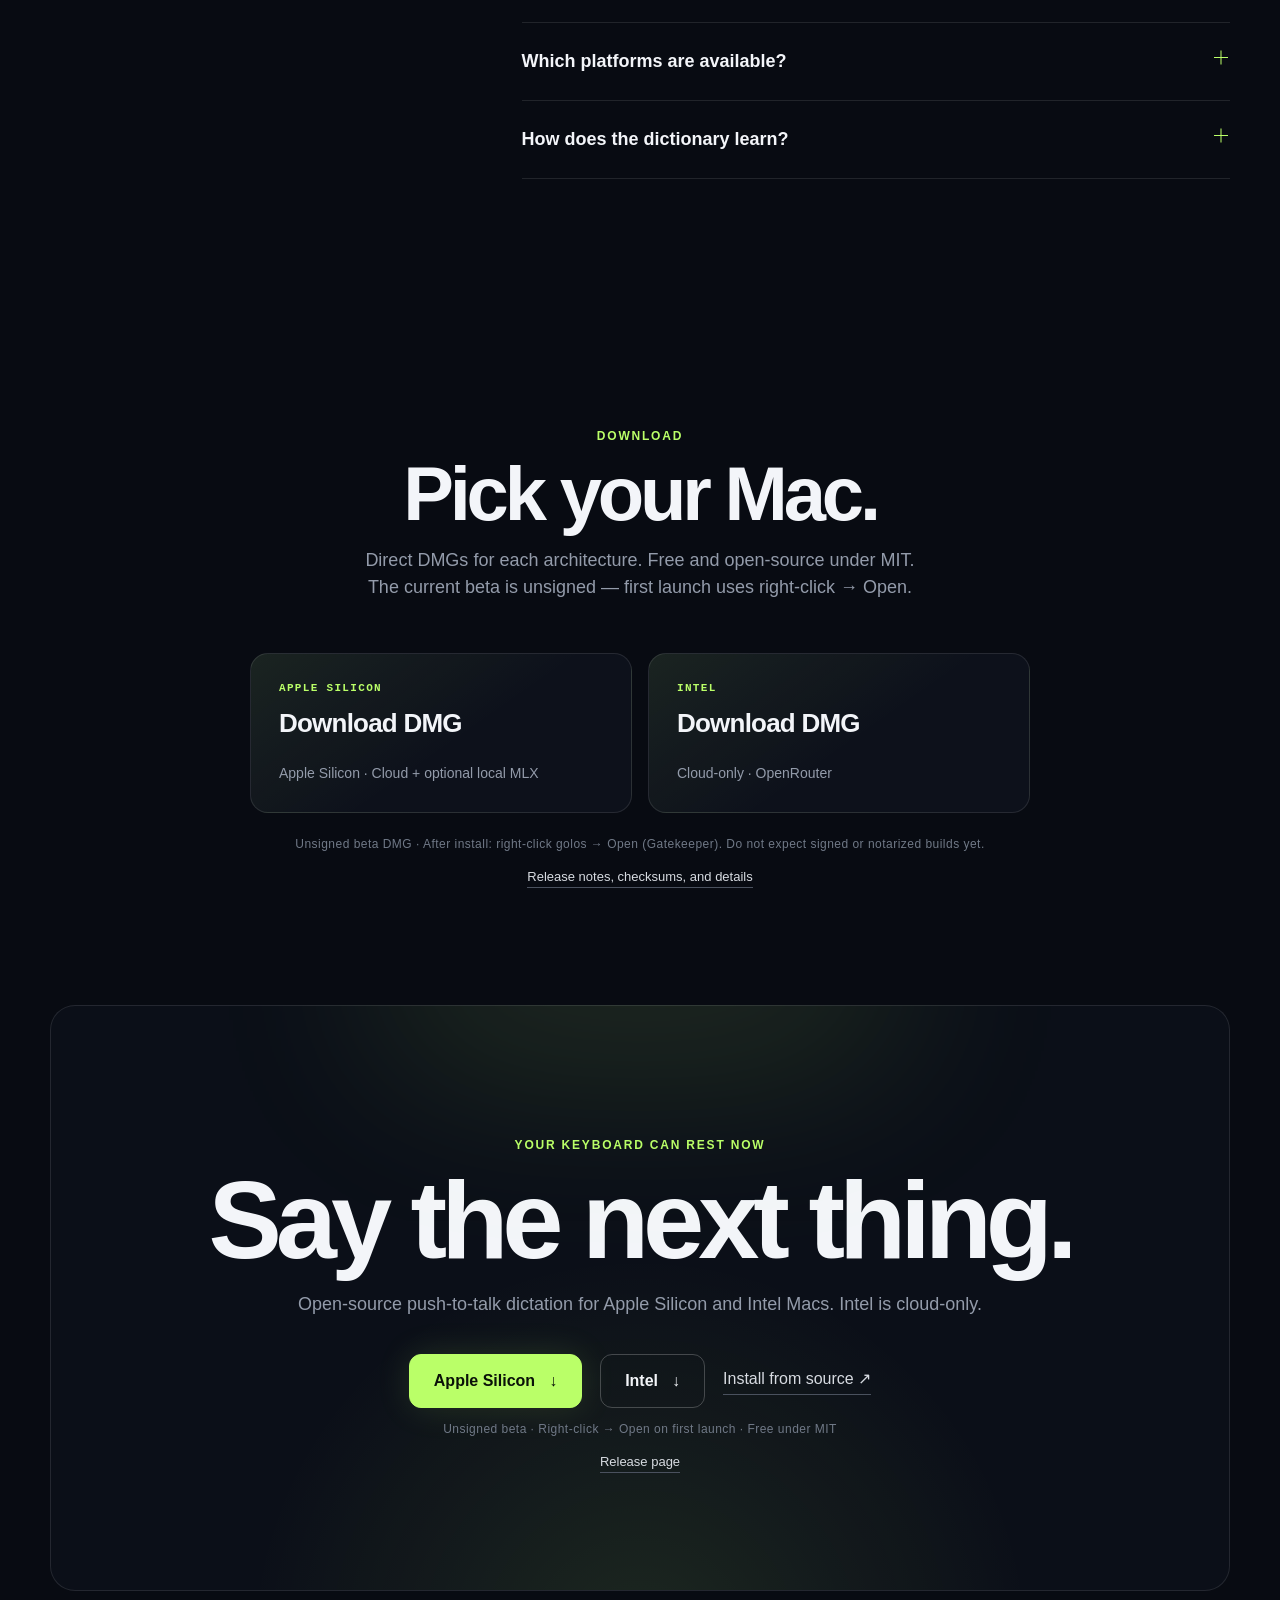
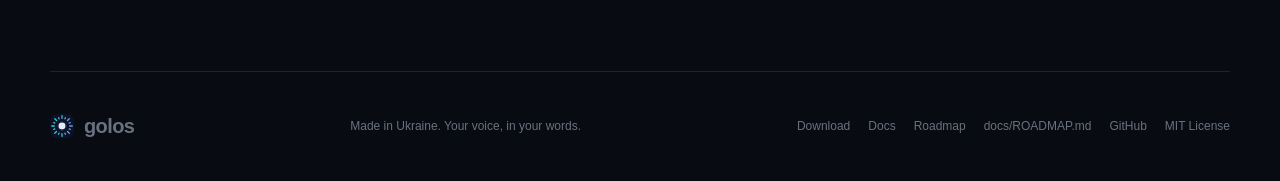
==== commit 5e24782a: "release: align repository and site for public v0.3.3 Bump package/DMG metadata to 0.3.3 (bundle buil" ====
--- a/site/index.html
+++ b/site/index.html
@@ -40,11 +40,11 @@
       <h1>Talk to your Mac.<br><span>It types.</span></h1>
       <p class="hero-copy"><strong>golos</strong> <span class="muted">(Ukrainian “voice”)</span> is push-to-talk dictation for macOS. Hold <kbd>fn</kbd>, say what you mean, let go. Your words are posted to the compatible text field you are using.</p>
       <div class="hero-actions arch-actions" aria-label="Choose Mac architecture">
-        <a class="button" href="https://github.com/Dopomogai/golos/releases/download/v0.3.2/golos-0.3.2-apple-silicon.dmg">Apple Silicon <span aria-hidden="true">↓</span></a>
-        <a class="button button-secondary" href="https://github.com/Dopomogai/golos/releases/download/v0.3.2/golos-0.3.2-intel.dmg">Intel <span aria-hidden="true">↓</span></a>
+        <a class="button" href="https://github.com/Dopomogai/golos/releases/download/v0.3.3/golos-0.3.3-apple-silicon.dmg">Apple Silicon <span aria-hidden="true">↓</span></a>
+        <a class="button button-secondary" href="https://github.com/Dopomogai/golos/releases/download/v0.3.3/golos-0.3.3-intel.dmg">Intel <span aria-hidden="true">↓</span></a>
         <a class="text-link" href="https://github.com/Dopomogai/golos">View source <span aria-hidden="true">↗</span></a>
       </div>
-      <p class="hero-note">Beta · v0.3.2 · macOS 13+ · Intel is cloud-only · Unsigned: right-click the app → Open</p>
+      <p class="hero-note">Beta · v0.3.3 · macOS 13+ · Intel is cloud-only · Unsigned: right-click the app → Open</p>
       <p class="download-fallback"><a class="text-link" href="#download">Full download details</a> · <a class="text-link" href="https://github.com/Dopomogai/golos/releases/latest">Release page</a></p>
 
       <div class="notch-demo" aria-label="Animation of the golos recording waveform">
@@ -175,12 +175,14 @@
       <div class="roadmap-grid">
         <article class="roadmap-card">
           <p class="card-index">Shipped now</p>
-          <h3>v0.3.2 Mac beta</h3>
+          <h3>v0.3.3 Mac beta</h3>
           <ul>
             <li>Apple Silicon + Intel DMGs</li>
             <li>Cloud-first OpenRouter STT</li>
             <li>Optional local MLX on Apple Silicon</li>
-            <li>Accessibility insert preflight + History recovery</li>
+            <li>Default clipboard restore after multi-line paste</li>
+            <li>Wake / long-idle notch-strip recovery</li>
+            <li>Accessibility preflight + History recovery</li>
             <li>Local diagnostics export (redacted zip)</li>
             <li>Human-approved corrections</li>
           </ul>
@@ -235,12 +237,12 @@
         <p>Direct DMGs for each architecture. Free and open-source under MIT. The current beta is unsigned — first launch uses right-click → Open.</p>
       </div>
       <div class="download-grid">
-        <a class="download-card" href="https://github.com/Dopomogai/golos/releases/download/v0.3.2/golos-0.3.2-apple-silicon.dmg">
+        <a class="download-card" href="https://github.com/Dopomogai/golos/releases/download/v0.3.3/golos-0.3.3-apple-silicon.dmg">
           <span class="download-arch">Apple Silicon</span>
           <strong>Download DMG</strong>
           <span class="download-meta">Apple Silicon · Cloud + optional local MLX</span>
         </a>
-        <a class="download-card" href="https://github.com/Dopomogai/golos/releases/download/v0.3.2/golos-0.3.2-intel.dmg">
+        <a class="download-card" href="https://github.com/Dopomogai/golos/releases/download/v0.3.3/golos-0.3.3-intel.dmg">
           <span class="download-arch">Intel</span>
           <strong>Download DMG</strong>
           <span class="download-meta">Cloud-only · OpenRouter</span>
@@ -256,8 +258,8 @@
       <h2>Say the next thing.</h2>
       <p>Open-source push-to-talk dictation for Apple Silicon and Intel Macs. Intel is cloud-only.</p>
       <div class="hero-actions arch-actions" aria-label="Download by architecture">
-        <a class="button" href="https://github.com/Dopomogai/golos/releases/download/v0.3.2/golos-0.3.2-apple-silicon.dmg">Apple Silicon <span aria-hidden="true">↓</span></a>
-        <a class="button button-secondary" href="https://github.com/Dopomogai/golos/releases/download/v0.3.2/golos-0.3.2-intel.dmg">Intel <span aria-hidden="true">↓</span></a>
+        <a class="button" href="https://github.com/Dopomogai/golos/releases/download/v0.3.3/golos-0.3.3-apple-silicon.dmg">Apple Silicon <span aria-hidden="true">↓</span></a>
+        <a class="button button-secondary" href="https://github.com/Dopomogai/golos/releases/download/v0.3.3/golos-0.3.3-intel.dmg">Intel <span aria-hidden="true">↓</span></a>
         <a class="text-link" href="https://github.com/Dopomogai/golos#install-from-source">Install from source <span aria-hidden="true">↗</span></a>
       </div>
       <p class="hero-note">Unsigned beta · Right-click → Open on first launch · Free under MIT</p>
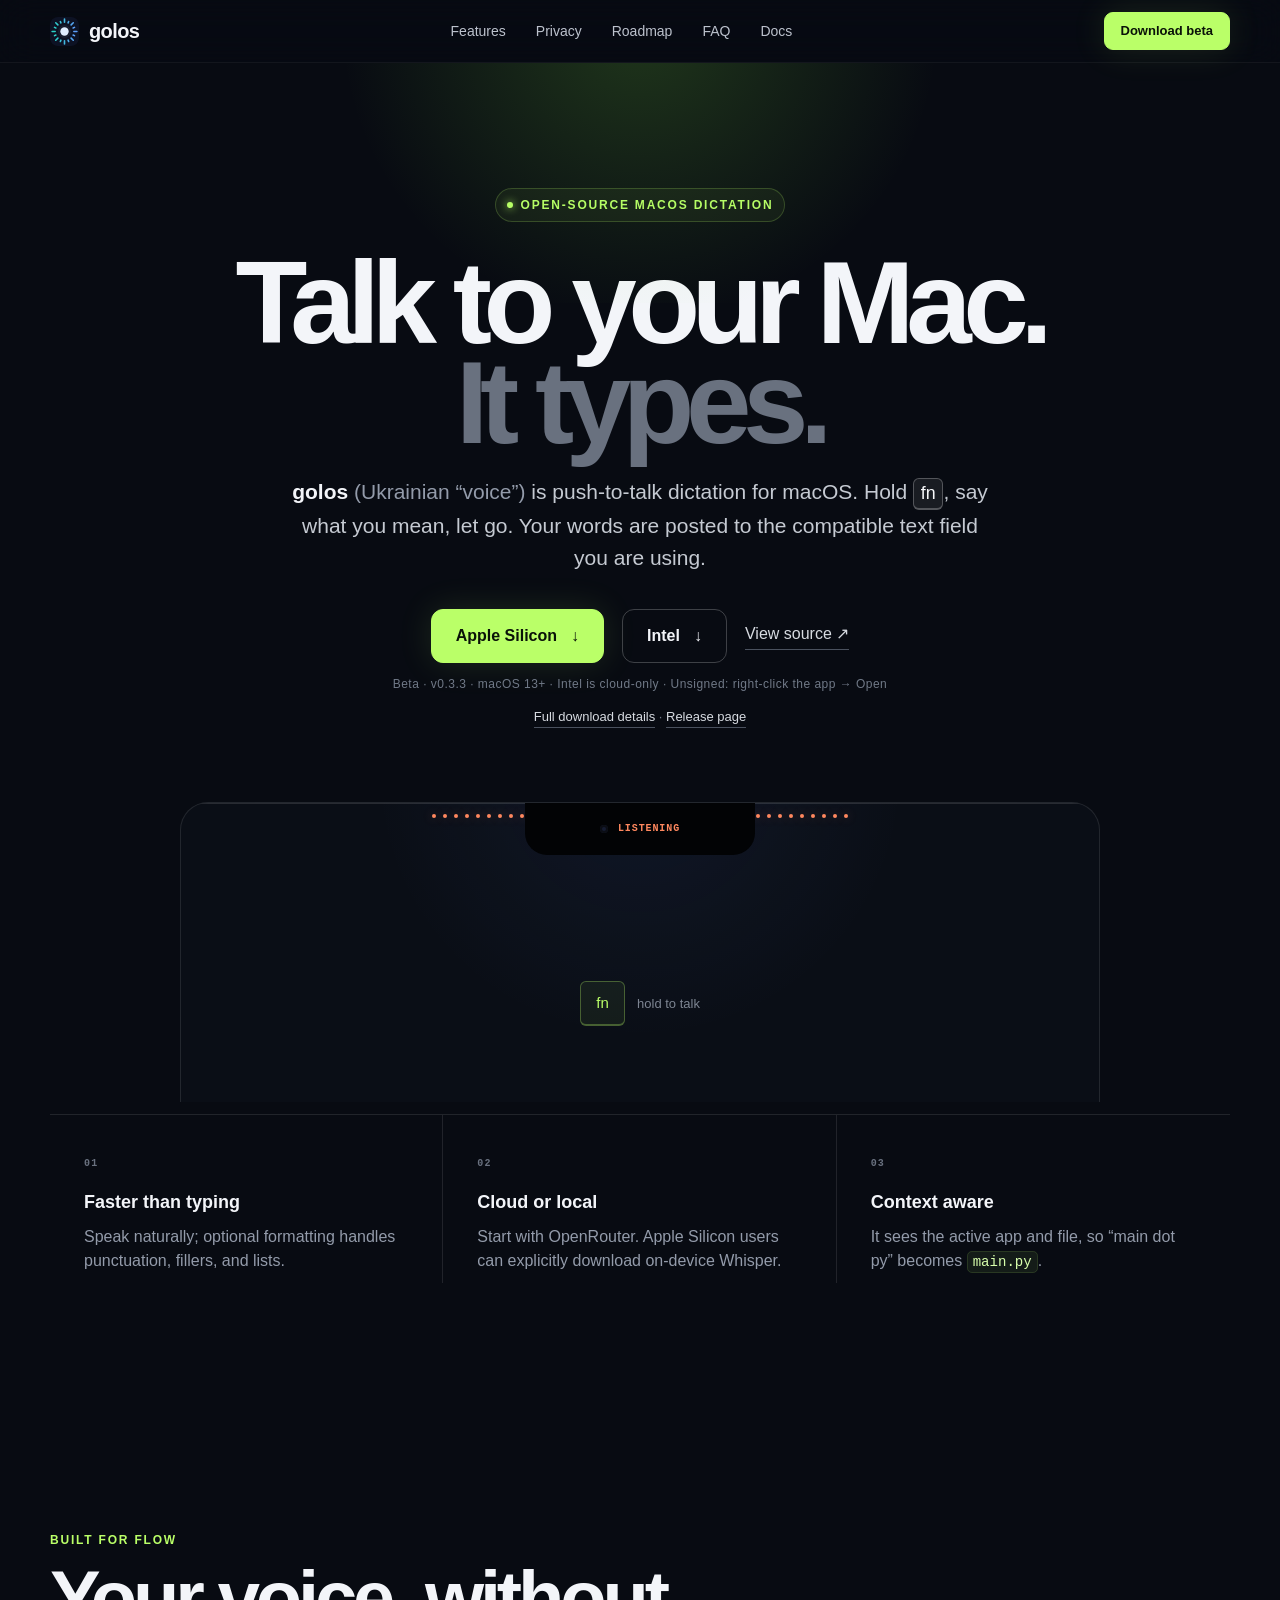
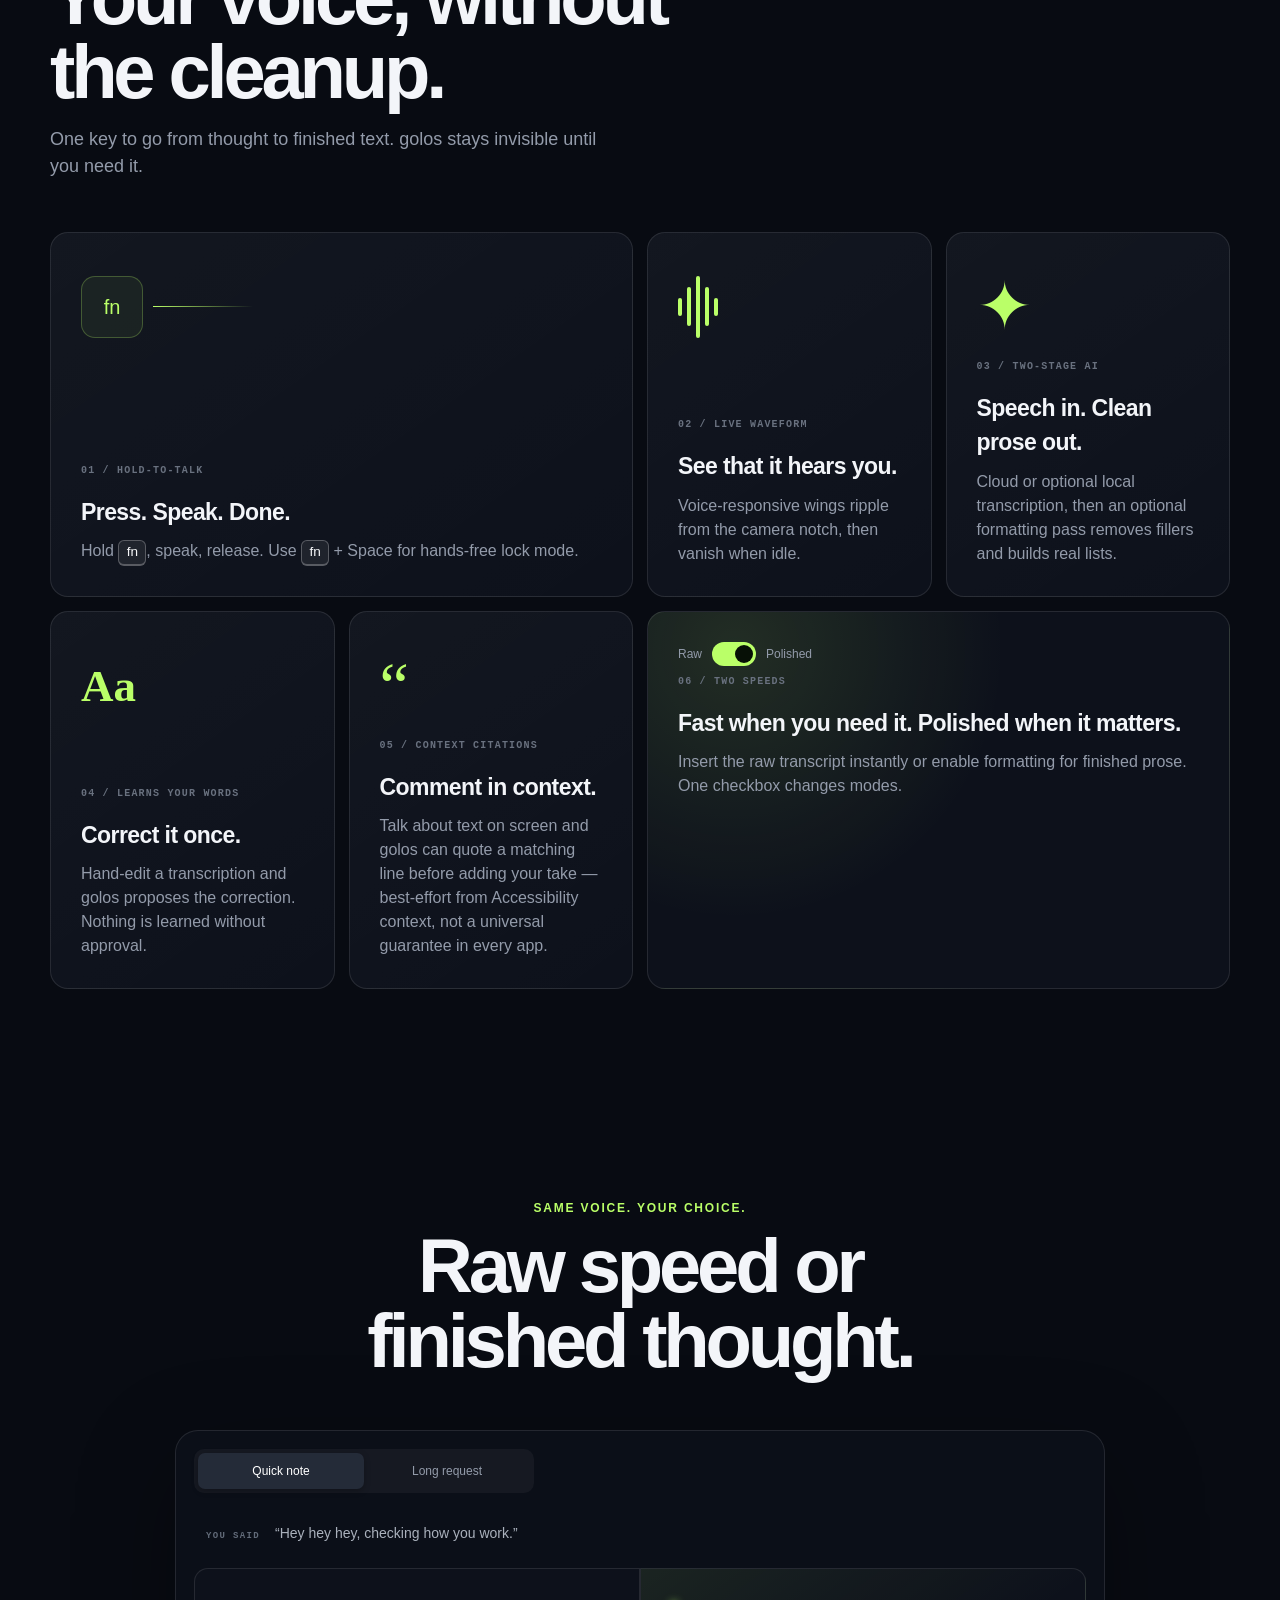
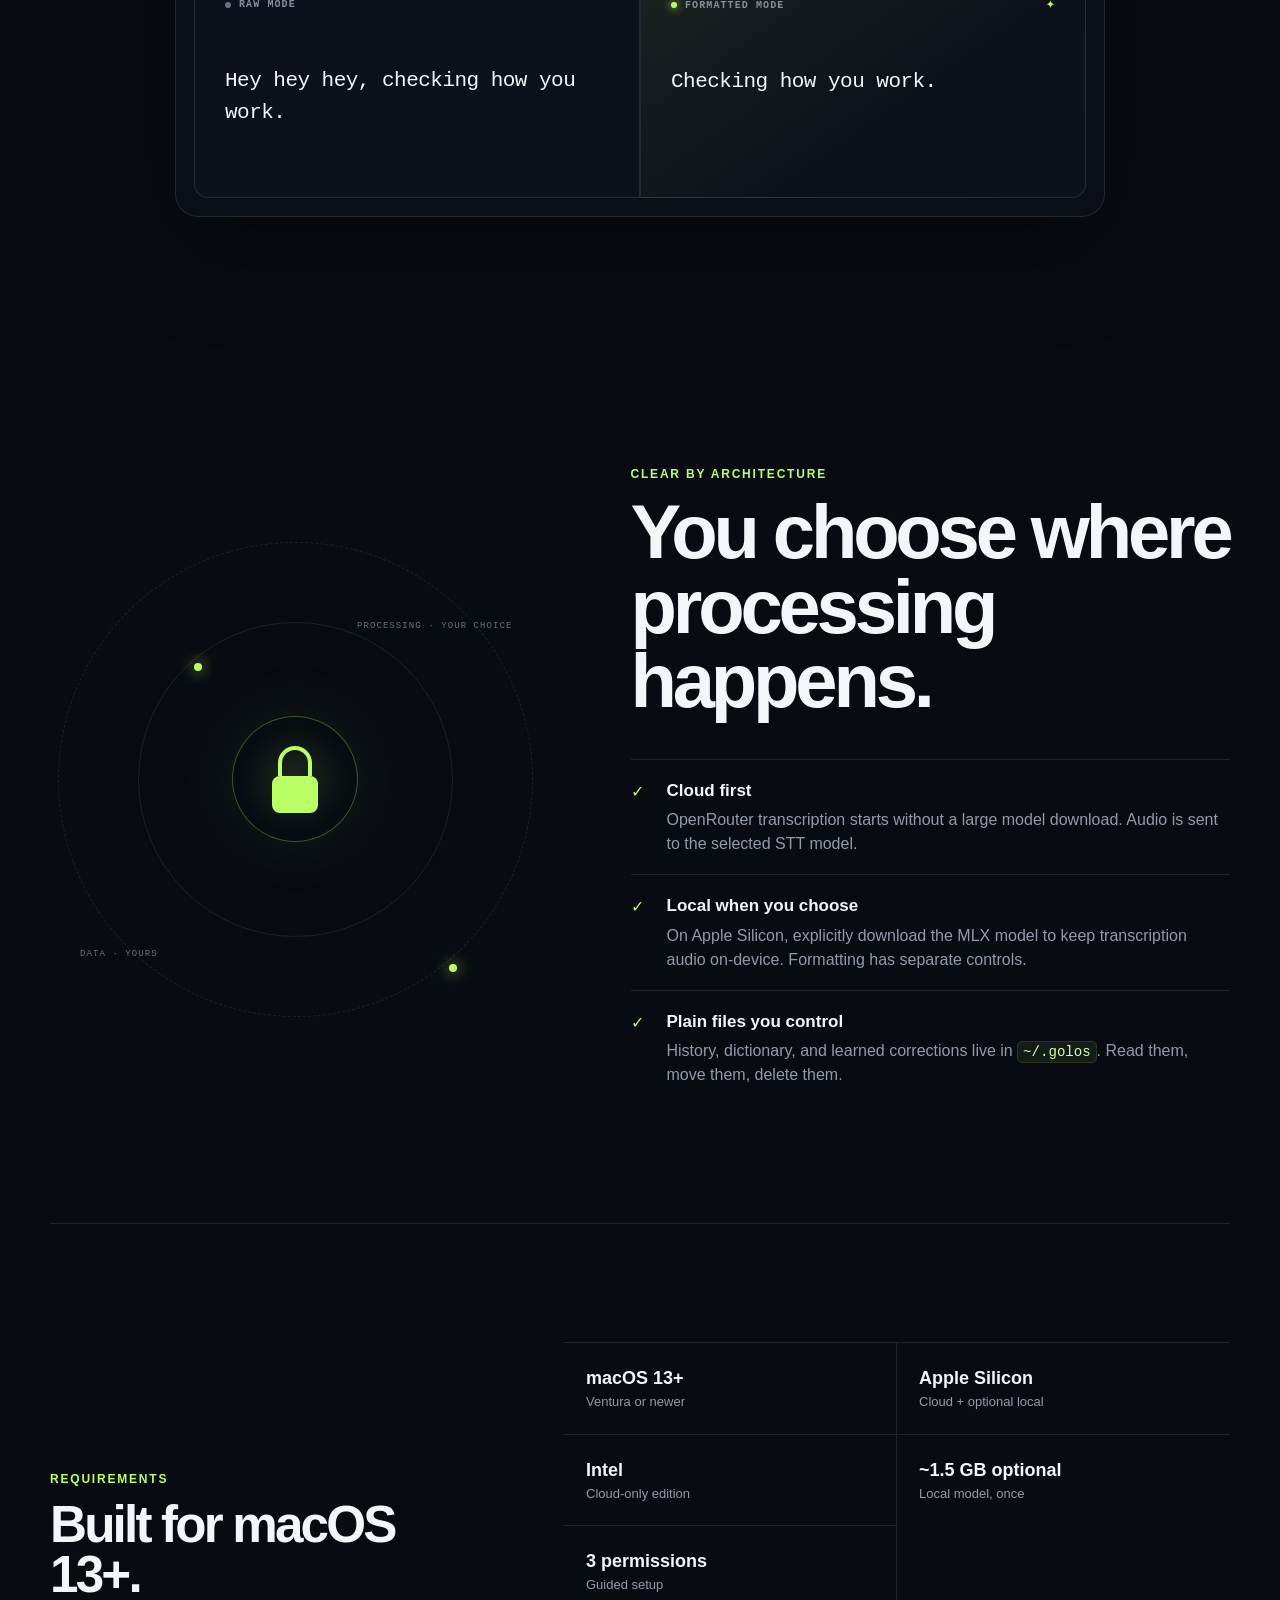
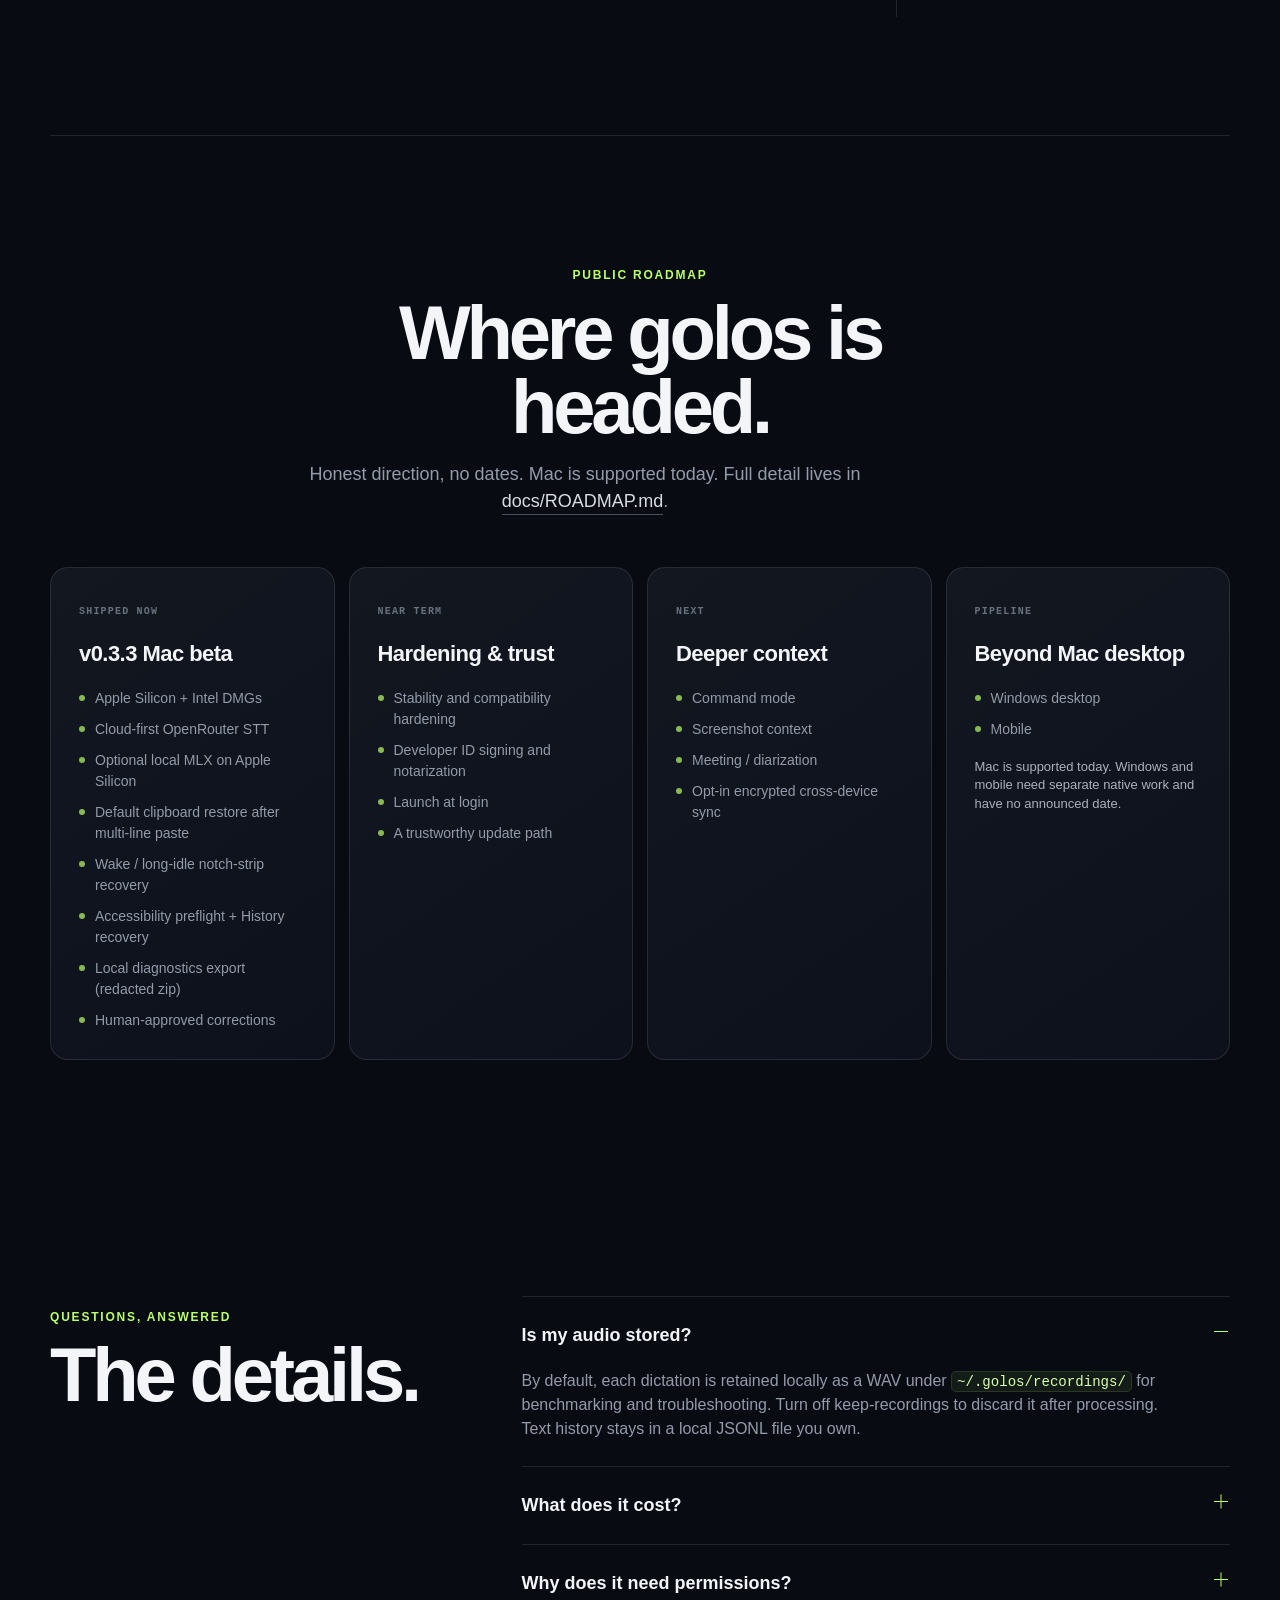
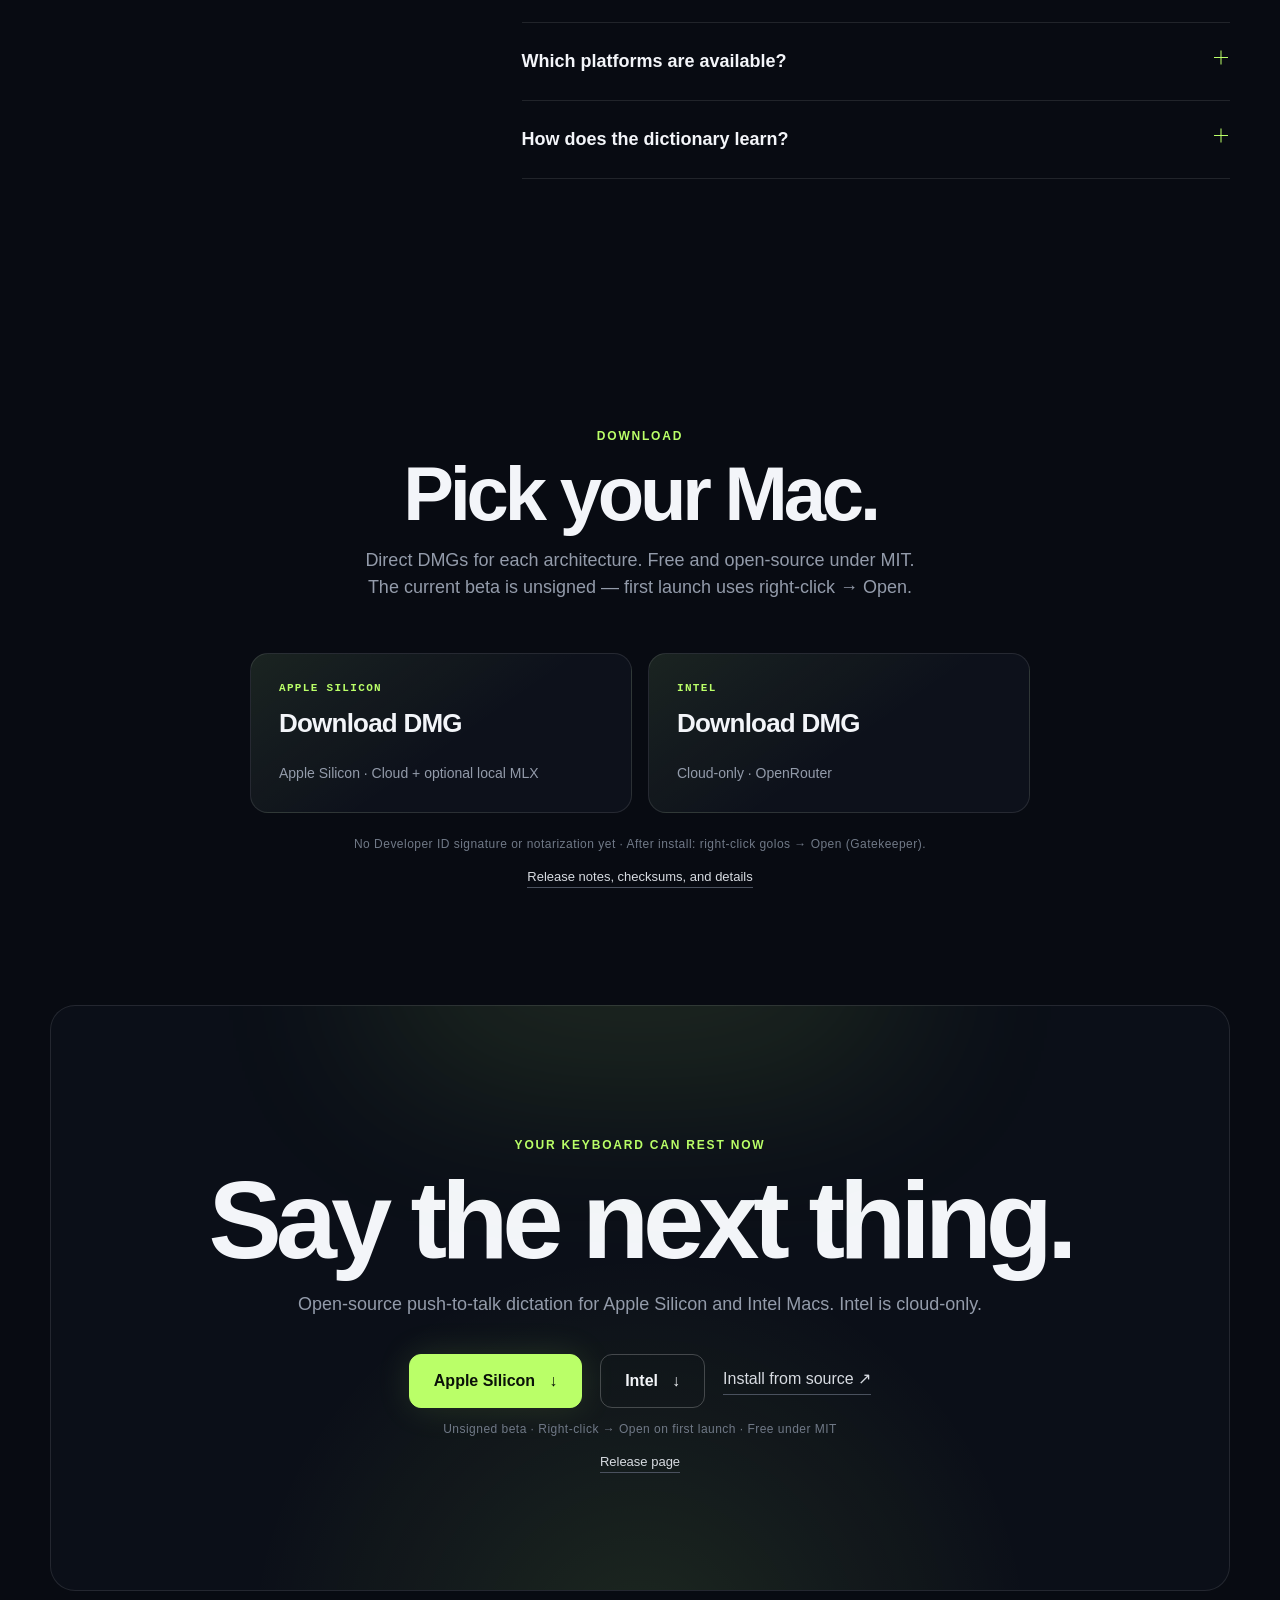
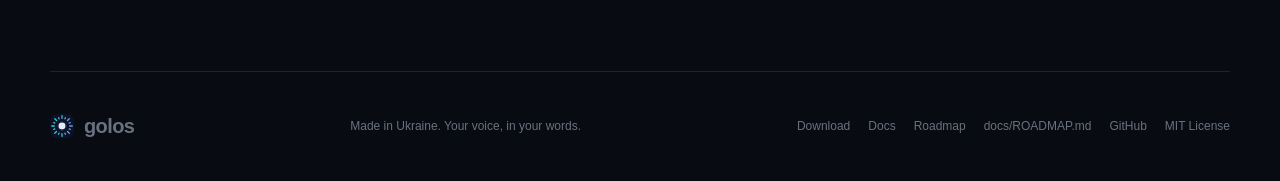
==== commit 08df429e: "docs: tighten v0.3.3 release claims and publish hashes" ====
--- a/site/index.html
+++ b/site/index.html
@@ -248,7 +248,7 @@
           <span class="download-meta">Cloud-only · OpenRouter</span>
         </a>
       </div>
-      <p class="hero-note">Unsigned beta DMG · After install: right-click golos → Open (Gatekeeper). Do not expect signed or notarized builds yet.</p>
+      <p class="hero-note">No Developer ID signature or notarization yet · After install: right-click golos → Open (Gatekeeper).</p>
       <p class="download-fallback"><a class="text-link" href="https://github.com/Dopomogai/golos/releases/latest">Release notes, checksums, and details</a></p>
     </section>
 
